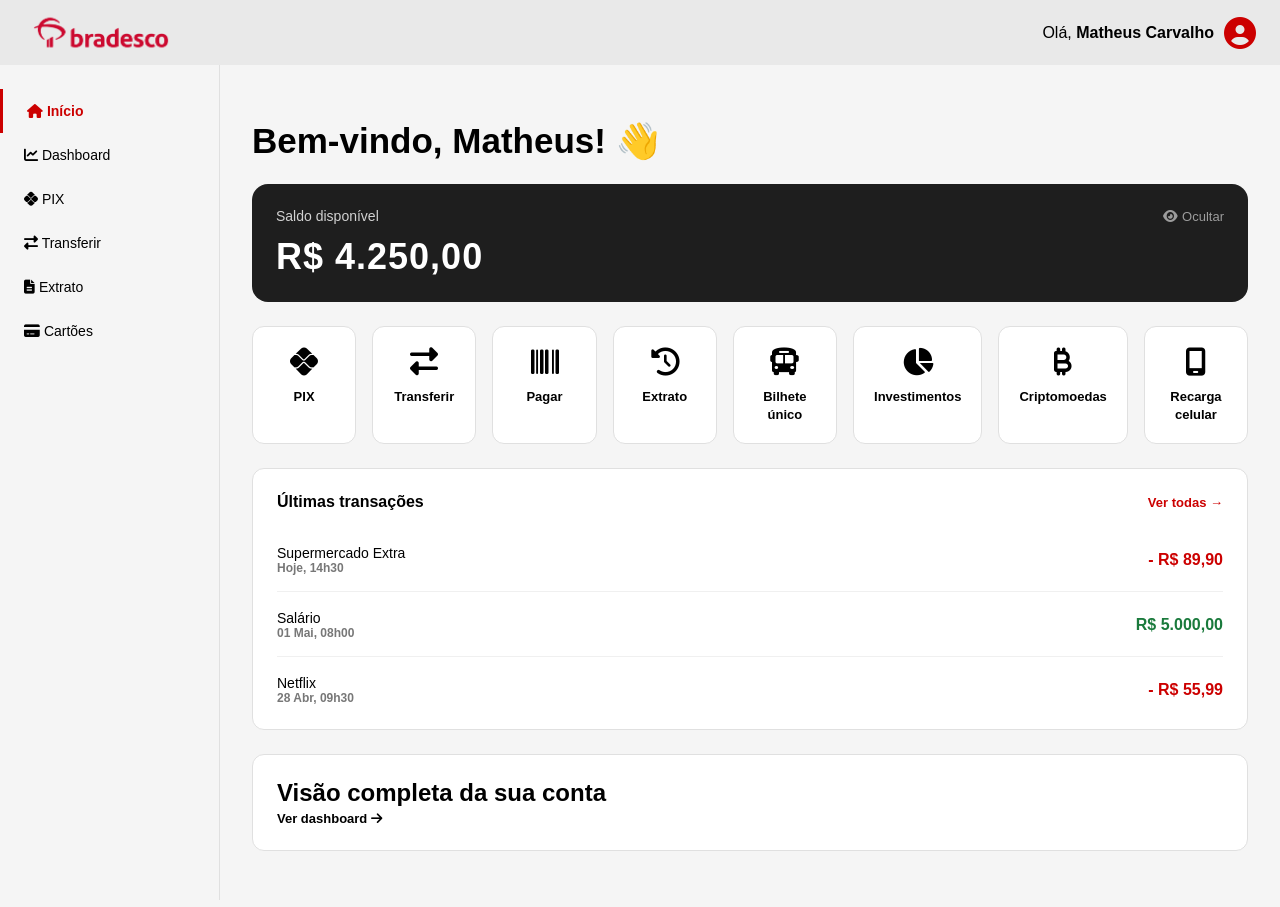
==== index.html @ c44f844f "Adiciona cripto.html e atualiza index.html" ====
<!DOCTYPE html>
<html lang="pt-br">

<head>
    <meta charset="UTF-8">
    <meta name="viewport" content="width=device-width, initial-scale=1.0">
    <title>Bradesco | Minha conta</title>
    <link rel="stylesheet" href="style.css">
    <!-- Biblioteca para ícones -->
    <link rel="stylesheet" href="https://cdnjs.cloudflare.com/ajax/libs/font-awesome/6.5.0/css/all.min.css">
</head>

<body>

    <!--Cabeçalho-->
    <header class="header">
        <div class="bradesco-logo">
            <img src="/assets/logo_bradesco.png" alt="Bradesco">
        </div>
        <div class="header-usuario">
            <span>Olá, <strong>Matheus Carvalho</strong></span>
            <i class="fa-solid fa-circle-user fa-2x"></i>
        </div>
    </header>

    <!--Conteiner Principal-->
    <div class="container">

        <!--Sidebar-->
        <aside class="sidebar">
            <nav>
                <ul>
                    <li class="ativo"><a href="index.html"><i class="fa-solid fa-house"></i>  Início</a></li>
                    <li><a href="dashboard.html"><i class="fa-solid fa-chart-line"></i>  Dashboard</a></li>
                    <li><a href="pix.html"><i class="fa-brands fa-pix"> </i>  PIX</a></li>
                    <li><a href="transferir.html"><i class="fa-solid fa-right-left"> </i>  Transferir</a></li>
                    <li><a href="extract.html"><i class="fa-solid fa-file-lines"> </i>  Extrato</a></li>
                    <li><a href="#"><i class="fa-solid fa-credit-card"> </i>  Cartões</a></li>
                </ul>
            </nav>
        </aside>

        <!--Conteúdo Principal-->
        <main class="main-content">

            <!--Saudação-->
            <div class="saudacao">
                <h1>Bem-vindo, Matheus! 👋</h1>
                <p id="data-hoje"></p>
            </div>

            <br>
            <!--Card de saldo-->
            <div class="card-saldo">
                <div class="card-saldo-topo">
                    <span>Saldo disponível</span>
                    <button id="btn-ocultar" onclick="toggleSaldo()"><i class="fa-solid fa-eye"></i> Ocultar</button>
                </div>
                <div class="card-saldo-valor" id="saldo-valor">
                    R$ 4.250,00
                </div>
            </div>

            <!--Atalhos-->
            <div class="atalhos">
                <a href="pix.html" class="atalho">
                    <div class="atalho-icone"><i class="fa-brands fa-pix"></i></div>
                    <span>PIX</span>
                </a>
                <a href="transferir.html" class="atalho">
                    <div class="atalho-icone"><i class="fa-solid fa-right-left"></i></div>
                    <span>Transferir</span>
                </a>
                <a href="#" class="atalho">
                    <div class="atalho-icone"><i class="fa-solid fa-barcode"></i></div>
                    <span>Pagar</span>
                </a>
                <a href="extract.html" class="atalho">
                    <div class="atalho-icone"><i class="fa-solid fa-clock-rotate-left"></i></div>
                    <span>Extrato</span>
                </a>
                <a href="bilhete.html" class="atalho">
                    <div class="atalho-icone"><i class="fa-solid fa-bus"></i></div>
                    <span>Bilhete único</span>
                </a>
                <a href="#" class="atalho">
                    <div class="atalho-icone"><i class="fa-solid fa-chart-pie"></i></div>
                    <span>Investimentos</span>
                </a>
                <a href="cripto.html" class="atalho">
                    <div class="atalho-icone"><i class="fa-solid fa-bitcoin-sign"></i></div>
                    <span>Criptomoedas</span>
                </a>
                <a href="recharge.html" class="atalho">
                    <div class="atalho-icone"><i class="fa-solid fa-mobile-screen"></i></div>
                    <span>Recarga celular</span>
                </a>
            </div>

            <!--Últimas transações-->
            <div class="card">
                <div class="card-cabecalho">
                    <h2>Últimas transações</h2>
                    <a href="#">Ver todas →</a>
                </div>
                <br>
                <ul class="transacoes">
                    <li class="transacao">
                        <div class="transacao-info">
                            <span class="transacao-nome">Supermercado Extra</span>
                            <span class="transacao-data">Hoje, 14h30</span>
                        </div>
                        <span class="transacao-valor negativo">- R$ 89,90</span>
                    </li>
                    <br>
                    <li class="transacao">
                        <div class="transacao-info">
                            <span class="transacao-nome">Salário</span>
                            <span class="transacao-data">01 Mai, 08h00</span>
                        </div>
                        <span class="transacao-valor positivo">R$ 5.000,00</span>
                    </li>
                    <br>
                    <li class="transacao">
                        <div class="transacao-info">
                            <span class="transacao-nome">Netflix</span>
                            <span class="transacao-data">28 Abr, 09h30</span>
                        </div>
                        <span class="transacao-valor negativo">- R$ 55,99</span>
                    </li>
                </ul>
            </div>

            <!--Card de acesso rápido ao dashboard-->
            <div class="card" style="display: flex; justify-content: space-between; align-items: center;">
                <div>
                    <h2>Visão completa da sua conta</h2>
                    <p style="color: var(--text0-claro); font-size: 13px; margin-top: 4px;">
                        Ver dashboard <i class="fa-solid fa-arrow-right"></i>
                    </p>
                </div>
            </div>
        </main>

    </div>

    <script src="../js/script.js"></script>
</body>

</html>
---- style.css ----
* {
  margin: 0;
  padding: 0;
  box-sizing: border-box; /* Faz o tamanho dos elementos se comportar de forma previsível */
}

/* Variáveis */
:root {
  --vermelho: #CC0000;
  --vermelho-escuro: #990000;
  --fundo: #F5F5F5;
  --branco: #FFFFFF;
  --texto: #000000;
  --texto-claro: #777777;
  --sidebar-largura: 220px;
  --header-altura: 65px;
}

body {
  font-family: 'Segoe UI', sans-serif;
  background-color: var(--fundo);
  color: var(--texto);
}

.header {
    position: fixed; /* Fica no topo mesmo ao rolar a página */
    top: 0;
    left: 0;
    width: 100%;
    height: var(--header-altura);
    background-color: #e9e9e9;
    display: flex;
    align-items: center; /* Centraliza verticalmente */
    justify-content: space-between; /* Joga logo pra esquerda e usuário pra direita */
    padding: 0 24px;
    z-index: 100; /* Garante que o header fica na frente de tudo */
}

.header-usuario {
    display: flex;
    align-items: center;
    gap: 10px;
    color: var(--texto);
}

.header-usuario i {
    color: var(--vermelho);
}

.bradesco-logo img {
    height: 50px;
    object-fit: contain; /* garante que a logo não distorce */
    display: block; /* Remove um espaço invisível que o HTML coloca embaixo das imagens por padrão */
}

.container {
    display: flex;
    margin-top: var(--header-altura);
    min-height: calc(100vh - var(--header-altura)); /* Calcula altura dinâmica: tela inteira menos o header */
}

/* Configurações do menu lateral */
.sidebar {
    position: fixed; /* Sidebar fica fixa ao rolar a página, igual ao header */
    top: var(--header-altura);
    left: 0;
    width: var(--sidebar-largura);
    height: calc(100vh - var(--header-altura));
    border-right: 1px solid #E0E0E0;
    padding-top: 24px;
}

.sidebar ul {
    list-style: none;
}

.sidebar ul li a {
    display: block;
    padding: 14px 24px;
    color: var(--texto);
    text-decoration: none;
    font-size: 14px;
    transition: background 0.2;
}

.sidebar ul li a:hover {
    background-color: #F5F5F5;
    color: var(--vermelho);
}

.sidebar ul li.ativo a {
    color: var(--vermelho);
    font-weight: bold;
    border-left: 3px solid var(--vermelho); /* A barrinha vermelha no item ativo da sidebar */
}
/* Fim das configurações do menu lateral */

.main-content {
    margin-left: var(--sidebar-largura);
    padding: 32px;
    flex: 1; /* O conteúdo ocupa todo o espaço restante */
}

/* Saudação */
.saudacao {
    margin-top: 24px;
}

.saudacao h1 {
    font-size: 35px;
    color: var(--texto);
}

.saudacao p {
    color: var(--texto-claro);
    margin-top: 4px;
    font-size: 14px;
}

/* Card de saldo */
.card-saldo {
    background-color: #1e1e1e;
    color: var(--branco);
    border-radius: 16px;
    padding: 24px;
    margin-bottom: 24px;
}

.card-saldo-topo {
    display: flex;
    justify-content: space-between;
    align-items: center;
    margin-bottom: 12px;
    font-size: 14px;
    opacity: 0.8;
}

.card-saldo-topo button {
    background: none;
    border: none;
    color: var(--branco);
    cursor: pointer;
    font-size: 13px;
    opacity: 0.7;
}

.card-saldo-topo button:hover {
    opacity: 1;
}

.card-saldo-valor {
    font-size: 36px;
    font-weight: bold;
    letter-spacing: 1px;
}

/* Atalhos */
.atalhos {
    display: flex;
    gap: 16px;
    margin-bottom: 24px;
}

.atalho {
    flex: 1;
    background-color: var(--branco);
    border-radius: 12px;
    padding: 20px;
    text-align: center;
    text-decoration: none;
    color: var(--texto);
    transition: transform 0.9s, box-shadow 0.9;
    border: 1px solid #e0e0e0;
}

.atalho:hover {
    transform: translateY(-3px);
    box-shadow: 0 6px 16px rbga(0,0,0,0.08);
}

.atalho-icone {
    font-size: 28px;
    margin-bottom: 8px;
}

.atalho span {
    font-size: 13px;
    font-weight: bold;
}

/* Card genérico */
.card {
    background-color: var(--branco);
    border-radius: 12px;
    padding: 24px;
    border: 1px solid #e0e0e0;
    margin-bottom: 24px;
}

.card-cabecalho {
    display: flex;
    justify-content: space-between;
    align-items: center;
    margin-bottom: 16px;
}

.card-cabecalho h2 {
    font-size: 16px;
    font-weight: 600;
}

.card-cabecalho a {
    font-size: 13px;
    color: var(--vermelho);
    text-decoration: none;
}

/* Transações */
.transacao {
    display: flex;
    justify-content: space-between;
    align-items: center;
    padding-bottom: 16px;
    border-bottom: 1px solid #f0f0f0;
}

.transacao:last-child {
    border-bottom: none;
    padding-bottom: 0;
}

.transacao-info {
    display: flex;
    flex-direction: column;
    gap: 0;
}

.transacao-nome {
    font-size: 14px;
    font-weight: 500;
}

.transacao-data {
    font-size: 12px;
    color: var(--texto-claro);
}

.transacao.valor {
    font-weight: 600;
    font-size: 15px;
}

.positivo { color: #1A7A3C; }
.negativo { color: #CC0000; }


.btn-vermelho {
    background-color: var(--vermelho);
    color: var(--branco);
    padding: 10px 20px;
    border-radius: 8px;
    text-decoration: none;
    font-size: 14px;
    font-weight: 600;
    transition: background 0.2s;
}

.btn-vermelho:hover {
    background-color: var(--vermelho-escuro);
}

/* Dashboard */
.dashboard-linha {
    display: flex;
    gap: 24px;
    align-items: flex-start;
}

.dashboard-grafico {
    flex: 2;
}

.dashboard-lateral {
    flex: 1;
    display: flex;
    flex-direction: column;
    gap: 24px;
}

.card-cartao {
    background: linear-gradient(135deg, #1a1a1a, #3a3a3a);
    border-radius: 16px;
    padding: 24px;
    color: var(--branco);
    display: flex;
    flex-direction: column;
    gap: 20px;
}

.cartao-topo {
    display: flex;
    justify-content: space-between;
    align-items: center;
}

.cartao-bandeira {
    font-size: 18px;
    font-weight: 900;
    letter-spacing: 2px;
    color: var(--branco);
}

.cartao-numero {
    font-size: 18px;
    letter-spacing: 3px;
}

.cartao-rodape {
    display: flex;
    justify-content: space-between;
}

.cartao-label {
    display: block;
    font-size: 10px;
    opacity: 0.6;
    text-transform: uppercase;
    margin-bottom: 2px;
}

.cartao-dado {
    font-size: 13px;
    font-weight: 600;
}

.dashboard-resumo {
    display: flex;
    gap: 16px;
    margin-bottom: 24px;
}

.card {
    font-weight: bold;
}

.card-resumo {
    flex: 1;
    background-color: var(--branco);
    border-radius: 12px;
    padding: 20px;
    border: 1px solid #E0E0E0;
    display: flex;
    align-items: center;
    gap: 16px;
}

.card-resumo-icone {
    font-size: 24px;
    color: var(--vermelho);
    background-color: #FFF0F0;
    width: 48px;
    height: 48px;
    border-radius: 12px;
    display: flex;
    align-items: center;
    justify-content: center;
    flex-shrink: 0;
}

.card-resumo-label {
    font-size: 12px;
    color: var(--texto-claro);
}

.card-resumo-valor {
    font-size: 16px;
    font-weight: 700;
    margin-top: 4px;
    color: var(--texto);
}

/* Por categoria */
.categorias {
    list-style: none;
    display: flex;
    flex-direction: column;
    gap: 16px;
}

.categoria {
    display: flex;
    align-items: center;
    gap: 12px;
}

.categoria-info {
    display: flex;
    align-items: center;
    gap: 8px;
    width: 110px;
    font-size: 13px;
}

.categoria-info i {
    color: var(--vermelho);
    width: 16px;
}

.categoria-barra-container {
    flex: 1;
    background-color: #F0F0F0;
    border-radius: 99px;
    height: 8px;
}

.categoria-barra {
    height: 8px;
    background-color: var(--vermelho);
    border-radius: 99px;
}

.categoria-valor {
    font-size: 13px;
    font-weight: 600;
    width: 60px;
    text-align: right;
}

/*RECHARGE.HTML*/

.aguardando-aprovacao { color: #FF8C00; font-weight: 600; }

        .recharge-container {
            display: flex;
            gap: 32px;
            margin-top: 24px;
        }

        .recharge-form {
            flex: 1;
        }

        .recharge-sidebar {
            width: 300px;
        }

        .form-grupo {
            margin-bottom: 20px;
        }

        .form-label {
            display: block;
            font-size: 14px;
            font-weight: 600;
            color: var(--texto);
            margin-bottom: 8px;
        }

        .form-input {
            width: 100%;
            padding: 12px 14px;
            border: 1px solid #e0e0e0;
            border-radius: 8px;
            font-size: 14px;
            font-family: 'Segoe UI', sans-serif;
            transition: border-color 0.2s;
        }

        .form-input:focus {
            outline: none;
            border-color: var(--vermelho);
            box-shadow: 0 0 0 3px rgba(204, 0, 0, 0.1);
        }

        .form-input.ativo {
            border-color: var(--vermelho);
            background-color: #fff5f5;
        }

        .form-input.erro {
            border-color: #d32f2f;
            background-color: #ffebee;
        }

        .form-erro {
            display: none;
            color: #d32f2f;
            font-size: 12px;
            margin-top: 4px;
            font-weight: 500;
        }

        .form-erro.ativo {
            display: block;
        }

        .operadoras {
            display: grid;
            grid-template-columns: 1fr 1fr;
            gap: 12px;
            margin-bottom: 20px;
        }

        .operadora-btn {
            padding: 14px;
            border: 2px solid #e0e0e0;
            border-radius: 8px;
            background-color: var(--branco);
            cursor: pointer;
            text-align: center;
            font-size: 13px;
            font-weight: 600;
            transition: all 0.2s;
            color: var(--texto);
        }

        .operadora-btn:hover {
            border-color: var(--vermelho);
            color: var(--vermelho);
        }

        .operadora-btn.ativo {
            background-color: var(--vermelho);
            border-color: var(--vermelho);
            color: var(--branco);
        }

        .valores-rapidos {
            display: grid;
            grid-template-columns: repeat(3, 1fr);
            gap: 8px;
            margin-bottom: 20px;
        }

        .valor-btn {
            padding: 10px;
            border: 1px solid #e0e0e0;
            border-radius: 6px;
            background-color: var(--branco);
            cursor: pointer;
            font-size: 12px;
            font-weight: 600;
            transition: all 0.2s;
            color: var(--texto);
        }

        .valor-btn:hover {
            border-color: var(--vermelho);
            color: var(--vermelho);
        }

        .valor-btn.selecionado {
            background-color: var(--vermelho);
            border-color: var(--vermelho);
            color: var(--branco);
        }

        .resumo-card {
            background-color: #f9f9f9;
            border-radius: 12px;
            padding: 20px;
            border: 1px solid #e0e0e0;
            margin-bottom: 20px;
        }

        .resumo-item {
            display: flex;
            justify-content: space-between;
            margin-bottom: 12px;
            font-size: 14px;
        }

        .resumo-item:last-child {
            margin-bottom: 0;
            padding-top: 12px;
            border-top: 1px solid #e0e0e0;
            font-weight: 600;
            color: var(--vermelho);
        }

        .resumo-label {
            color: var(--texto-claro);
        }

        .btns-acao {
            display: flex;
            gap: 12px;
        }

        .btn {
            flex: 1;
            padding: 14px;
            border: none;
            border-radius: 8px;
            font-size: 14px;
            font-weight: 600;
            cursor: pointer;
            transition: all 0.2s;
        }

        .btn-primario {
            background-color: var(--vermelho);
            color: var(--branco);
        }

        .btn-primario:hover:not(:disabled) {
            background-color: var(--vermelho-escuro);
            transform: translateY(-2px);
            box-shadow: 0 4px 12px rgba(204, 0, 0, 0.2);
        }

        .btn-primario:disabled {
            background-color: #ccc;
            cursor: not-allowed;
        }

        .btn-secundario {
            background-color: var(--branco);
            color: var(--vermelho);
            border: 2px solid var(--vermelho);
        }

        .btn-secundario:hover {
            background-color: #fff5f5;
        }

        .info-box {
            background-color: #fffbf0;
            border-left: 4px solid #ff9800;
            padding: 16px;
            border-radius: 4px;
            margin-bottom: 20px;
            font-size: 13px;
            color: var(--texto);
        }

        .info-box i {
            color: #ff9800;
            margin-right: 8px;
        }

        .sucesso-modal,
        .processamento-modal {
            display: none;
            position: fixed;
            top: 0;
            left: 0;
            right: 0;
            bottom: 0;
            background-color: rgba(0, 0, 0, 0.5);
            z-index: 1000;
            justify-content: center;
            align-items: center;
        }

        .sucesso-modal.ativo,
        .processamento-modal.ativo {
            display: flex;
        }

        .sucesso-conteudo,
        .processamento-conteudo {
            background-color: var(--branco);
            border-radius: 16px;
            padding: 40px;
            text-align: center;
            max-width: 450px;
            box-shadow: 0 10px 40px rgba(0, 0, 0, 0.2);
        }

        .sucesso-icone {
            font-size: 64px;
            color: #1A7A3C;
            margin-bottom: 16px;
        }

        .processamento-icone {
            font-size: 64px;
            color: #ff9800;
            margin-bottom: 16px;
            animation: pulse 2s infinite;
        }

        @keyframes pulse {
            0%, 100% {
                opacity: 1;
            }

            50% {
                opacity: 0.6;
            }
        }

        .sucesso-titulo,
        .processamento-titulo {
            font-size: 24px;
            font-weight: 700;
            color: var(--texto);
            margin-bottom: 8px;
        }

        .sucesso-descricao,
        .processamento-descricao {
            font-size: 14px;
            color: var(--texto-claro);
            margin-bottom: 24px;
        }

        .sucesso-detalhes {
            background-color: #f5f5f5;
            border-radius: 8px;
            padding: 16px;
            margin-bottom: 24px;
            text-align: left;
        }
        .dark-mode .sucesso-detalhes {
            background-color: #2a2a2a;
        }

        .detalhe-linha {
            display: flex;
            justify-content: space-between;
            margin-bottom: 8px;
            font-size: 13px;
        }

        .detalhe-linha:last-child {
            margin-bottom: 0;
        }

        .detalhe-label {
            color: var(--texto-claro);
        }

        .detalhe-valor {
            font-weight: 600;
            color: var(--texto);
        }

        .processamento-info {
            background-color: #fffbf0;
            border-left: 4px solid #ff9800;
            padding: 16px;
            border-radius: 4px;
            margin-bottom: 24px;
            font-size: 13px;
            color: var(--texto);
            text-align: left;
        }

        .processamento-info i {
            color: #ff9800;
            margin-right: 8px;
        }

        .processamento-celular {
            background-color: #f5f5f5;
            border-radius: 8px;
            padding: 16px;
            margin-bottom: 24px;
            font-size: 16px;
            font-weight: 600;
            color: var(--vermelho);
        }

        @media (max-width: 768px) {
            .recharge-container {
                flex-direction: column;
            }

            .recharge-sidebar {
                width: 100%;
            }

            .operadoras {
                grid-template-columns: repeat(2, 1fr);
            }

            .valores-rapidos {
                grid-template-columns: repeat(2, 1fr);
            }
        }

        /*EXTRACT.HTML*/
.extrato-filtros {
            display: flex;
            gap: 16px;
            margin-bottom: 24px;
            flex-wrap: wrap;
            align-items: center;
        }

        .filtro-grupo {
            display: flex;
            gap: 8px;
            align-items: center;
        }

        .filtro-grupo label {
            font-size: 14px;
            font-weight: 600;
            color: var(--texto);
        }

        .filtro-grupo input[type="date"],
        .filtro-grupo select {
            padding: 10px 12px;
            border: 1px solid #E0E0E0;
            border-radius: 8px;
            font-size: 13px;
            font-family: inherit;
            background-color: var(--branco);
            color: var(--texto);
            cursor: pointer;
        }

        .filtro-grupo input[type="date"]:focus,
        .filtro-grupo select:focus {
            outline: none;
            border-color: var(--vermelho);
            box-shadow: 0 0 0 2px rgba(204, 0, 0, 0.1);
        }

        .extrato-acoes {
            display: flex;
            gap: 12px;
            margin-left: auto;
        }

        .btn-acao {
            background-color: var(--branco);
            color: var(--texto);
            border: 1px solid #E0E0E0;
            padding: 10px 16px;
            border-radius: 8px;
            font-size: 13px;
            font-weight: 600;
            cursor: pointer;
            transition: all 0.2s;
            display: flex;
            align-items: center;
            gap: 6px;
        }

        .btn-acao:hover {
            background-color: #F5F5F5;
            border-color: var(--vermelho);
            color: var(--vermelho);
        }

        .extrato-resumo {
            display: flex;
            gap: 16px;
            margin-bottom: 24px;
        }

        .resumo-card {
            flex: 1;
            background-color: var(--branco);
            border-radius: 12px;
            padding: 20px;
            border: 1px solid #E0E0E0;
        }

        .resumo-label {
            font-size: 12px;
            color: var(--texto-claro);
            text-transform: uppercase;
            font-weight: 600;
            margin-bottom: 8px;
        }

        .resumo-valor {
            font-size: 20px;
            font-weight: 700;
        }

        .extrato-lista {
            background-color: var(--branco);
            border-radius: 12px;
            border: 1px solid #E0E0E0;
            overflow: hidden;
        }

        .extrato-tabela {
            width: 100%;
            border-collapse: collapse;
        }

        .extrato-tabela thead {
            background-color: #F9F9F9;
            border-bottom: 1px solid #E0E0E0;
        }

        .extrato-tabela th {
            padding: 16px;
            text-align: left;
            font-size: 12px;
            font-weight: 700;
            text-transform: uppercase;
            color: var(--texto-claro);
        }

        .extrato-tabela tbody tr {
            border-bottom: 1px solid #F0F0F0;
            transition: background-color 0.2s;
        }

        .extrato-tabela tbody tr:hover {
            background-color: #FAFAFA;
        }

        .extrato-tabela td {
            padding: 16px;
            font-size: 14px;
            color: var(--texto);
        }

        .transacao-descricao {
            font-weight: 500;
            margin-bottom: 4px;
        }

        .transacao-categoria {
            font-size: 12px;
            color: var(--texto-claro);
        }

        .extrato-valor {
            font-weight: 600;
            text-align: right;
        }

        .paginacao {
            display: flex;
            justify-content: center;
            align-items: center;
            gap: 8px;
            padding: 24px;
            background-color: var(--branco);
            border-top: 1px solid #E0E0E0;
        }

        .paginacao button {
            padding: 8px 12px;
            border: 1px solid #E0E0E0;
            background-color: var(--branco);
            border-radius: 6px;
            cursor: pointer;
            font-size: 13px;
            transition: all 0.2s;
        }

        .paginacao button:hover {
            border-color: var(--vermelho);
            color: var(--vermelho);
        }

        .paginacao button.ativo {
            background-color: var(--vermelho);
            color: var(--branco);
            border-color: var(--vermelho);
        }

        .paginacao button:disabled {
            opacity: 0.5;
            cursor: not-allowed;
        }

        .extrato-info {
            font-size: 12px;
            color: var(--texto-claro);
            padding: 16px;
            text-align: center;
        }

/* --- CRIPTOMOEDAS --- */
.crypto-card {
    transition: all 0.2s;
    cursor: pointer;
    border: 2px solid transparent;
}

.crypto-card:hover {
    border-color: var(--vermelho);
    transform: translateY(-2px);
    box-shadow: 0 4px 12px rgba(204, 0, 0, 0.1);
}

.crypto-card.ativo {
    border-color: var(--vermelho);
    background-color: #FFF0F0;
}

            font-size: 14px;
            font-weight: 600;
            color: var(--texto);
        }

        .filtro-grupo input[type="date"],
        .filtro-grupo select {
            padding: 10px 12px;
            border: 1px solid #E0E0E0;
            border-radius: 8px;
            font-size: 13px;
            font-family: inherit;
            background-color: var(--branco);
            color: var(--texto);
            cursor: pointer;
        }

        .filtro-grupo input[type="date"]:focus,
        .filtro-grupo select:focus {
            outline: none;
            border-color: var(--vermelho);
            box-shadow: 0 0 0 2px rgba(204, 0, 0, 0.1);
        }

        .extrato-acoes {
            display: flex;
            gap: 12px;
            margin-left: auto;
        }

        .btn-acao {
            background-color: var(--branco);
            color: var(--texto);
            border: 1px solid #E0E0E0;
            padding: 10px 16px;
            border-radius: 8px;
            font-size: 13px;
            font-weight: 600;
            cursor: pointer;
            transition: all 0.2s;
            display: flex;
            align-items: center;
            gap: 6px;
        }

        .btn-acao:hover {
            background-color: #F5F5F5;
            border-color: var(--vermelho);
            color: var(--vermelho);
        }

        .extrato-resumo {
            display: flex;
            gap: 16px;
            margin-bottom: 24px;
        }

        .resumo-card {
            flex: 1;
            background-color: var(--branco);
            border-radius: 12px;
            padding: 20px;
            border: 1px solid #E0E0E0;
        }

        .resumo-label {
            font-size: 12px;
            color: var(--texto-claro);
            text-transform: uppercase;
            font-weight: 600;
            margin-bottom: 8px;
        }

        .resumo-valor {
            font-size: 20px;
            font-weight: 700;
        }

        .extrato-lista {
            background-color: var(--branco);
            border-radius: 12px;
            border: 1px solid #E0E0E0;
            overflow: hidden;
        }

        .extrato-tabela {
            width: 100%;
            border-collapse: collapse;
        }

        .extrato-tabela thead {
            background-color: #F9F9F9;
            border-bottom: 1px solid #E0E0E0;
        }

        .extrato-tabela th {
            padding: 16px;
            text-align: left;
            font-size: 12px;
            font-weight: 700;
            text-transform: uppercase;
            color: var(--texto-claro);
        }

        .extrato-tabela tbody tr {
            border-bottom: 1px solid #F0F0F0;
            transition: background-color 0.2s;
        }

        .extrato-tabela tbody tr:hover {
            background-color: #FAFAFA;
        }

        .extrato-tabela td {
            padding: 16px;
            font-size: 14px;
            color: var(--texto);
        }

        .transacao-descricao {
            font-weight: 500;
            margin-bottom: 4px;
        }

        .transacao-categoria {
            font-size: 12px;
            color: var(--texto-claro);
        }

        .extrato-valor {
            font-weight: 600;
            text-align: right;
        }

        .paginacao {
            display: flex;
            justify-content: center;
            align-items: center;
            gap: 8px;
            padding: 24px;
            background-color: var(--branco);
            border-top: 1px solid #E0E0E0;
        }

        .paginacao button {
            padding: 8px 12px;
            border: 1px solid #E0E0E0;
            background-color: var(--branco);
            border-radius: 6px;
            cursor: pointer;
            font-size: 13px;
            transition: all 0.2s;
        }

        .paginacao button:hover {
            border-color: var(--vermelho);
            color: var(--vermelho);
        }

        .paginacao button.ativo {
            background-color: var(--vermelho);
            color: var(--branco);
            border-color: var(--vermelho);
        }

        .paginacao button:disabled {
            opacity: 0.5;
            cursor: not-allowed;
        }

        .extrato-info {
            font-size: 12px;
            color: var(--texto-claro);
            padding: 16px;
            text-align: center;
        }

/* --- CRIPTOMOEDAS --- */
.crypto-card {
    transition: all 0.2s;
    cursor: pointer;
    border: 2px solid transparent;
}

.crypto-card:hover {
    border-color: var(--vermelho);
    transform: translateY(-2px);
    box-shadow: 0 4px 12px rgba(204, 0, 0, 0.1);
}

.crypto-card.ativo {
    border-color: var(--vermelho);
    background-color: #FFF0F0;
}

.crypto-card.ativo .card-resumo-icone {
    background-color: var(--vermelho);
    color: var(--branco);
}

.chart-container {
    padding: 16px;
    background: var(--branco);
    border-radius: 8px;
}

/* --- CRIPTOMOEDAS 2.0 (PRODUCTION GRADE) --- */
:root {
    --card-bg: var(--branco);
    --body-bg: var(--fundo);
    --text-color: var(--texto);
    --border-color: #E0E0E0;
    --verde: #1A7A3C;
    --verde-dark: #22c55e;
}
.dark-mode {
    --card-bg: #1e1e1e;
    --body-bg: #121212;
    --text-color: #f5f5f5;
    --border-color: #333;
    --branco: #1e1e1e;
    --fundo: #121212;
    --texto: #ffffff;
    --text-color: #ffffff;
    --verde: var(--verde-dark);
}

body.crypto-theme {
    background-color: var(--body-bg);
    color: var(--text-color);
    font-family: 'Inter', sans-serif; /* Tipografia Inter */
    transition: background 0.3s, color 0.3s;
}
.sora-font {
    font-family: 'Sora', sans-serif; /* Tipografia Sora para Títulos */
}
.tabular-nums {
    font-variant-numeric: tabular-nums;
}

/* Foco Global Acessível */
button:focus-visible, input:focus-visible, select:focus-visible, .crypto-table tr:focus-visible {
    outline: 2px solid var(--vermelho);
    outline-offset: 2px;
}

.crypto-theme .card, .crypto-theme .card-resumo, .crypto-theme .extrato-lista {
    background-color: var(--card-bg);
    border-color: var(--border-color);
}
.crypto-theme .header {
    background-color: var(--card-bg);
    border-bottom: 1px solid var(--border-color);
}
.crypto-theme .sidebar {
    border-right-color: var(--border-color);
}
.dark-mode .sidebar {
    background-color: var(--card-bg); /* Bug 3.1: Fundo da Sidebar no Dark */
}

.crypto-theme .form-input {
    background-color: var(--card-bg);
    color: var(--text-color);
    border-color: var(--border-color);
}

.risk-banner {
    background-color: #FFF3CD;
    color: #856404;
    padding: 12px 24px;
    border-radius: 8px;
    margin-top: 24px;
    font-size: 14px;
    font-weight: 500;
    display: flex;
    align-items: center;
    gap: 12px;
}
.risk-icon {
    color: #B45309; /* Bug 2.4: Ícone com melhor contraste */
    font-size: 16px;
}
.dark-mode .risk-banner {
    background-color: #3e3215;
    color: #ffd04b;
}

#btn-dark-mode {
    background: none;
    border: none;
    font-size: 20px;
    color: var(--texto-claro);
    cursor: pointer;
    margin-right: 16px;
    padding: 8px;
    border-radius: 50%;
    transition: 0.2s;
}
#btn-dark-mode:hover {
    background-color: rgba(0,0,0,0.05);
}
.dark-mode #btn-dark-mode {
    color: var(--texto); /* Bug 3.6: Cor no modo escuro */
}
.dark-mode #btn-dark-mode:hover {
    background-color: rgba(255,255,255,0.1);
}

/* Saldos Unificados */
.saldo-portfolio-container {
    display: flex;
    gap: 24px;
    margin-bottom: 24px;
    align-items: stretch;
    flex-wrap: wrap; /* Bug 5: Responsividade */
}
.saldo-portfolio-container > * {
    min-width: 240px;
}
.saldo-fiduciario, .saldo-cripto {
    flex: 1;
    display: flex;
    flex-direction: column;
    justify-content: space-between;
    border-radius: 8px;
    padding: 24px;
    height: 140px;
}
.saldo-fiduciario {
    background-color: var(--branco);
    border: 1px solid var(--border-color);
    border-left: 3px solid var(--vermelho);
    color: var(--texto);
}
.saldo-fiduciario .card-saldo-topo {
    display: flex;
    justify-content: space-between;
    align-items: center;
    font-size: 14px;
    font-weight: 600;
    color: var(--texto);
}
.saldo-fiduciario .card-saldo-valor {
    color: var(--texto);
    font-size: 32px;
    font-weight: 700;
    margin-top: 12px;
    margin-bottom: auto;
}
.saldo-cripto {
    background-color: var(--vermelho);
    transition: transform 0.2s, box-shadow 0.2s;
}
.saldo-cripto:hover {
    transform: translateY(-2px);
    box-shadow: 0 8px 24px rgba(204,0,0,0.18);
}
.saldo-cripto .card-saldo-topo {
    color: #ffffff;
    display: flex;
    justify-content: space-between;
    align-items: center;
    font-size: 14px;
    font-weight: 600;
}
.saldo-cripto .card-saldo-topo .tooltip-icon {
    color: rgba(255, 255, 255, 0.7);
}
.saldo-cripto .card-saldo-valor {
    color: #ffffff;
    font-size: 32px;
    font-weight: 700;
    margin-top: 12px;
    margin-bottom: auto;
}
.dark-mode .saldo-fiduciario {
    background-color: var(--card-bg);
}

/* Botões de Ocultar/Mostrar (só ícone) */
.btn-ocultar-fiat, .btn-ocultar-cripto {
    background: none;
    border: none;
    cursor: pointer;
    font-size: 16px;
    padding: 6px;
    border-radius: 50%;
    transition: background 0.2s;
    display: inline-flex;
    align-items: center;
    justify-content: center;
    flex-shrink: 0;
    width: 32px;
    height: 32px;
}

/* Card branco — olho PRETO no claro */
.btn-ocultar-fiat {
    color: #000000;
}
.btn-ocultar-fiat i {
    color: #000000;
}
.btn-ocultar-fiat:hover {
    background: rgba(0,0,0,0.08);
}

/* Card branco — olho BRANCO no escuro */
.dark-mode .btn-ocultar-fiat {
    color: #ffffff;
}
.dark-mode .btn-ocultar-fiat i {
    color: #ffffff;
}
.dark-mode .btn-ocultar-fiat:hover {
    background: rgba(255,255,255,0.12);
}

/* Card vermelho — olho BRANCO sempre */
.btn-ocultar-cripto {
    color: #ffffff;
}
.btn-ocultar-cripto i {
    color: #ffffff;
}
.btn-ocultar-cripto:hover {
    background: rgba(255,255,255,0.2);
}

.portfolio-chart-card {
    flex: 1;
    margin-bottom: 0;
    display: flex;
    flex-direction: column;
    justify-content: center;
}
.pie-container {
    height: 120px;
    width: 100%;
}

.panel-margin {
    margin-top: 24px;
}

/* Layout Principal Grid */
.crypto-layout {
    display: grid;
    grid-template-columns: 2fr 1fr;
    gap: 24px;
}
@media (max-width: 980px) {
    .crypto-layout {
        grid-template-columns: 1fr;
    }
}
.main-column {
    display: flex;
    flex-direction: column;
    gap: 24px;
}
.side-column {
    display: flex;
    flex-direction: column;
    gap: 24px;
}

/* Time Filters */
.grafico-header {
    margin-bottom: 8px;
    display: flex;
    justify-content: space-between;
    align-items: center;
    flex-wrap: wrap;
    gap: 12px;
}
.grafico-titulo-grupo {
    display: flex;
    flex-direction: column;
    gap: 4px;
}
.live-info-bar {
    display: flex;
    align-items: center;
    gap: 12px;
    flex-wrap: wrap;
}
.live-price {
    font-size: 20px;
    font-weight: 700;
    color: var(--texto);
}
.live-change {
    font-size: 13px;
    font-weight: 600;
    padding: 2px 8px;
    border-radius: 12px;
}
.live-change.up {
    background: rgba(26,122,60,0.1);
    color: #1A7A3C;
}
.live-change.down {
    background: rgba(204,0,0,0.1);
    color: #CC0000;
}
.dark-mode .live-change.up {
    color: #22c55e;
    background: rgba(34,197,94,0.15);
}
.live-clock {
    font-size: 12px;
    color: var(--texto-claro);
    font-weight: 500;
}
.btn-reset-zoom {
    color: var(--texto-claro) !important;
    padding: 6px 10px;
    display: inline-flex;
    align-items: center;
    justify-content: center;
}
.btn-reset-zoom:hover {
    color: var(--vermelho) !important;
}
.timeframe-filters {
    display: flex;
    gap: 8px;
    align-items: center;
    flex-wrap: wrap;
}
.time-btn {
    background: transparent;
    border: 1px solid var(--border-color);
    border-radius: 4px;
    padding: 6px 12px;
    font-size: 12px;
    font-weight: 600;
    color: var(--texto-claro);
    cursor: pointer;
    transition: background-color 0.2s;
}
.time-btn:hover {
    background-color: rgba(0,0,0,0.05); /* Bug 2.3: Cor de Hover distinta da Ativa */
}
.dark-mode .time-btn:hover {
    background-color: rgba(255,255,255,0.1);
}
.time-btn.ativo {
    background: var(--vermelho);
    color: var(--branco);
    border-color: var(--vermelho);
}
.time-btn.ativo:hover {
    background: #a30000;
}

/* Conversor Global */
.conversor-flex {
    display: flex;
    align-items: center;
    gap: 16px;
    margin-top: 16px;
    flex-wrap: wrap;
}
.conv-input {
    flex: 1;
    min-width: 200px;
}
.conv-input label {
    font-size: 12px;
    font-weight: 600;
    color: var(--texto-claro);
    display: block;
    margin-bottom: 8px;
}
.input-with-select {
    display: flex;
    position: relative;
}
.input-with-select input {
    border-radius: 8px 0 0 8px;
    border-right: none;
    flex: 2;
}
.select-wrapper {
    flex: 1;
    position: relative;
}
.input-with-select select {
    border-radius: 0 8px 8px 0;
    width: 100%;
    appearance: none; /* Bug 3.4: Setas nativas removidas no Select */
    padding-right: 30px;
}
.select-chevron {
    position: absolute;
    right: 12px;
    top: 50%;
    transform: translateY(-50%);
    pointer-events: none;
    color: var(--texto-claro);
    font-size: 10px;
}

/* Botão Inverter */
.btn-swap {
    background: var(--fundo);
    border: 1px solid var(--border-color);
    color: var(--texto);
    width: 40px;
    height: 40px;
    border-radius: 50%;
    cursor: pointer;
    display: flex;
    align-items: center;
    justify-content: center;
    transition: 0.2s;
    margin-top: 24px;
}
.btn-swap:hover {
    background: #E0E0E0;
}
.dark-mode .btn-swap {
    background: #333;
}
.dark-mode .btn-swap:hover {
    background: #444;
}

/* Trade Tabs & Sidebar */
.trade-tabs {
    display: flex;
    border-bottom: 1px solid var(--border-color);
}
.trade-tab {
    flex: 1;
    background: none;
    border: none;
    padding: 12px;
    font-weight: 600;
    color: var(--texto-claro);
    cursor: pointer;
    border-bottom: 3px solid transparent;
}
.trade-tab.ativo {
    color: var(--vermelho);
    border-bottom-color: var(--vermelho);
}
.quick-values {
    display: flex;
    gap: 8px;
    margin-top: 12px;
}
.quick-values button {
    flex: 1;
    padding: 8px;
    font-size: 12px;
}
.tax-details {
    margin-top: 16px;
    background: var(--body-bg);
    padding: 16px;
    border-radius: 8px;
}
.dark-mode .tax-details {
    background-color: color-mix(in oklab, var(--card-bg) 92%, white); /* Bug 3.2: Contraste do Tax Details */
}
.total-line {
    border-top: 1px solid var(--border-color);
    padding-top: 8px;
    margin-top: 8px;
}

/* Caixa de Resultado do Trade (Bug 2.2 e 3.3) */
.resultado-box {
    background: color-mix(in oklab, var(--vermelho) 4%, var(--card-bg));
    border: 1px solid var(--border-color);
}
.dark-mode .resultado-box {
    background: color-mix(in oklab, var(--vermelho) 8%, var(--card-bg));
}
.resultado-valor {
    font-size: 20px;
    font-weight: bold;
    color: var(--texto);
}
.resultado-sigla {
    font-size: 14px;
    color: var(--texto-claro);
}

.transacao-info {
    display: flex;
    flex-direction: column;
}

/* Vitrine Tabela e Header */
.vitrine-card {
    padding: 24px;
}
.vitrine-header {
    display: flex;
    justify-content: space-between;
    align-items: center;
    margin-bottom: 16px;
    flex-wrap: wrap;
    gap: 16px;
}
.vitrine-search {
    flex: 1;
    max-width: 300px;
    position: relative;
}
@media (max-width: 600px) {
    .vitrine-search { max-width: 100%; }
}
.vitrine-search i {
    position: absolute;
    left: 16px;
    top: 50%;
    transform: translateY(-50%);
    color: var(--texto-claro);
}
.vitrine-search input {
    width: 100%;
    padding-left: 48px;
    border-radius: 99px;
}

.category-tabs {
    display: flex;
    gap: 8px;
    overflow-x: auto;
}
.cat-tab {
    background: transparent;
    border: 1px solid var(--border-color);
    border-radius: 20px;
    padding: 6px 16px;
    font-size: 13px;
    font-weight: 600;
    color: var(--texto-claro);
    cursor: pointer;
    white-space: nowrap;
}
.cat-tab.ativo, .cat-tab:hover {
    background: var(--vermelho);
    color: var(--branco);
    border-color: var(--vermelho);
}

/* Table Acessibility and Design */
.table-responsive {
    overflow-x: auto;
    width: 100%;
}
.crypto-table {
    width: 100%;
    border-collapse: collapse;
}
.crypto-table th {
    text-align: left;
    padding: 12px;
    color: var(--texto-claro);
    font-size: 12px;
    text-transform: uppercase;
    border-bottom: 1px solid var(--border-color);
}
.crypto-table td {
    padding: 16px 12px;
    color: var(--texto);
    font-size: 14px;
    border-bottom: 1px solid var(--border-color);
    vertical-align: middle;
}
.crypto-table tr {
    transition: background-color 0.2s;
    cursor: pointer; /* Bug 2.5: Cursor pointer em toda a linha */
}
.crypto-table tr:hover {
    background-color: rgba(0, 0, 0, 0.045);
}
.dark-mode .crypto-table tr:hover {
    background-color: rgba(255, 255, 255, 0.05);
}
.crypto-table .sortable {
    cursor: pointer;
}
.crypto-table .sortable:hover {
    color: var(--texto);
}
.sort-icon {
    margin-left: 4px;
    color: var(--texto-claro);
}
.sortable.active .sort-icon {
    color: var(--vermelho); /* Bug 2.6: Ícone destacado */
}

@media (max-width: 600px) {
    .th-var, .td-var { display: none; } /* Condensar variação no mobile */
}

.text-right { text-align: right !important; }
.text-center { text-align: center !important; }
.text-success { color: var(--verde); }
.text-danger { color: #CC0000; }
.text-muted { color: var(--texto-claro); }

.star-btn {
    background: none;
    border: none;
    color: #ccc;
    font-size: 16px;
    cursor: pointer;
    padding: 4px;
}
.star-btn.fav-ativo {
    color: #FFC107;
}

.crypto-row-info {
    display: flex;
    align-items: center;
    gap: 12px;
}
.crypto-row-icon {
    width: 32px;
    height: 32px;
    border-radius: 50%;
    object-fit: contain;
}

/* Variação Pill Style */
.chip-var {
    display: inline-block;
    padding: 2px 8px;
    border-radius: 12px;
    font-size: 12px;
    font-weight: 600;
}
.chip-var.up { background: rgba(26,122,60,0.1); color: var(--verde); }
.chip-var.down { background: rgba(204,0,0,0.1); color: #CC0000; }
.dark-mode .chip-var.up { color: var(--verde-dark); background: rgba(34,197,94,0.15); }

/* Pulse Animation (Respects Reduced Motion) */
.btn-live {
    display: flex;
    align-items: center;
    gap: 6px;
}
.pulse-dot-container {
    position: relative;
    width: 8px;
    height: 8px;
}
.pulse-dot {
    width: 8px;
    height: 8px;
    background-color: var(--texto-claro);
    border-radius: 50%;
    position: absolute;
    top: 0; left: 0;
}
.pulse-dot::after {
    content: '';
    width: 100%;
    height: 100%;
    border-radius: 50%;
    position: absolute;
    top: 0; left: 0;
    border: 2px solid transparent;
}
.btn-live.ativo {
    background: var(--verde);
    border-color: var(--verde);
    color: #fff;
}
.dark-mode .btn-live.ativo {
    background: var(--verde-dark);
    border-color: var(--verde-dark);
}
.btn-live.ativo .pulse-dot {
    background-color: #FFF;
}
.btn-live.ativo .pulse-dot::after {
    border-color: #FFF;
    animation: pulse-ring 1.5s cubic-bezier(0.215, 0.61, 0.355, 1) infinite;
}

@media (prefers-reduced-motion: reduce) {
    .btn-live.ativo .pulse-dot::after {
        animation: none; /* Desligar pulso A11y */
    }
}
@keyframes pulse-ring {
    0% { transform: scale(1); opacity: 0.8; }
    100% { transform: scale(3); opacity: 0; }
}

/* Formulários Dark Mode Override */
.dark-mode input, .dark-mode select {
    background-color: #2a2a2a;
    color: #f5f5f5;
    border-color: #444;
}
.dark-mode input::placeholder {
    color: #888;
}

/* Skeletons */
.skeleton-light td {
    background: linear-gradient(90deg, #f0f0f0 25%, #e0e0e0 50%, #f0f0f0 75%);
    background-size: 200% 100%;
    animation: skeleton-loading 1.5s infinite;
    opacity: 0.5;
}
.dark-mode .skeleton-light td {
    background: linear-gradient(90deg, #2a2a2a 25%, #333 50%, #2a2a2a 75%);
    background-size: 200% 100%;
}
@keyframes skeleton-loading {
    0% { background-position: 200% 0; }
    100% { background-position: -200% 0; }
}
.mt-3 { margin-top: 16px; }
.mt-4 { margin-top: 24px; }
.w-100 { width: 100%; }

:root {
    --card-bg: var(--branco);
    --body-bg: var(--fundo);
    --text-color: var(--texto);
    --border-color: #E0E0E0;
}
.dark-mode {
    --card-bg: #1e1e1e;
    --body-bg: #121212;
    --text-color: #f5f5f5;
    --border-color: #333;
    --branco: #1e1e1e; /* Sobrescreve var(--branco) localmente */
    --fundo: #121212;
    --texto: #f5f5f5;
}
body.crypto-theme {
    background-color: var(--body-bg);
    color: var(--text-color);
    transition: background 0.3s, color 0.3s;
}
.crypto-theme .card, .crypto-theme .card-resumo, .crypto-theme .extrato-lista {
    background-color: var(--card-bg);
    border-color: var(--border-color);
}
.crypto-theme .header {
    background-color: var(--card-bg);
    border-bottom: 1px solid var(--border-color);
}
.crypto-theme .sidebar {
    border-right-color: var(--border-color);
}
.crypto-theme .form-input {
    background-color: var(--card-bg);
    color: var(--text-color);
    border-color: var(--border-color);
}

.risk-banner {
    background-color: #FFF3CD;
    color: #856404;
    padding: 12px 24px;
    border-radius: 8px;
    margin-top: 24px;
    font-size: 14px;
    font-weight: 500;
    display: flex;
    align-items: center;
    gap: 12px;
}
.dark-mode .risk-banner {
    background-color: #3e3215;
    color: #ffd04b;
}

#btn-dark-mode {
    background: none;
    border: none;
    font-size: 20px;
    color: var(--texto-claro);
    cursor: pointer;
    margin-right: 16px;
}

.saldo-portfolio-container {
    display: flex;
    gap: 24px;
    margin-bottom: 24px;
}
.saldo-cripto {
    flex: 2;
    margin-bottom: 0;
}
.portfolio-chart-card {
    flex: 1;
    margin-bottom: 0;
    display: flex;
    flex-direction: column;
    justify-content: center;
}
.pie-container {
    height: 120px;
    width: 100%;
}

.search-container {
    position: relative;
    margin-bottom: 24px;
}
.search-container i {
    position: absolute;
    left: 16px;
    top: 50%;
    transform: translateY(-50%);
    color: var(--texto-claro);
}
.search-container input {
    width: 100%;
    padding-left: 48px;
    border-radius: 99px;
}

.crypto-vitrine {
    display: grid;
    grid-template-columns: repeat(3, 1fr);
}
.btc-color { color: #F7931A !important; background-color: rgba(247, 147, 26, 0.1) !important; }
.eth-color { color: #627EEA !important; background-color: rgba(98, 126, 234, 0.1) !important; }
.ltc-color { color: #345D9D !important; background-color: rgba(52, 93, 157, 0.1) !important; }

.crypto-card-info {
    display: flex;
    flex-direction: column;
    flex: 1;
}
.pct-change {
    font-size: 12px;
    font-weight: bold;
    margin-top: 4px;
}
.text-success { color: #1A7A3C; }
.text-danger { color: #CC0000; }
.text-muted { color: var(--texto-claro); }

.crypto-layout {
    display: grid;
    grid-template-columns: 2fr 1fr;
}
.main-column {
    display: flex;
    flex-direction: column;
    gap: 24px;
}
.side-column {
    display: flex;
    flex-direction: column;
    gap: 24px;
}

.grafico-header {
    margin-bottom: 8px;
}
.timeframe-filters {
    display: flex;
    gap: 8px;
}
.time-btn {
    background: transparent;
    border: 1px solid var(--border-color);
    border-radius: 4px;
    padding: 6px 12px;
    font-size: 12px;
    font-weight: 600;
    color: var(--texto-claro);
    cursor: pointer;
}
.time-btn.ativo, .time-btn:hover {
    background: var(--vermelho);
    color: var(--branco);
    border-color: var(--vermelho);
}

.conversor-flex {
    display: flex;
    align-items: center;
    gap: 16px;
    margin-top: 16px;
}
.conv-input {
    flex: 1;
}
.conv-input label {
    font-size: 12px;
    font-weight: 600;
    color: var(--texto-claro);
    display: block;
    margin-bottom: 8px;
}
.input-with-select {
    display: flex;
}
.input-with-select input {
    border-radius: 8px 0 0 8px;
    border-right: none;
    flex: 2;
}
.input-with-select select {
    border-radius: 0 8px 8px 0;
    flex: 1;
}
.conv-icon {
    padding-top: 24px;
    color: var(--texto-claro);
}

.trade-tabs {
    display: flex;
    border-bottom: 1px solid var(--border-color);
}
.trade-tab {
    flex: 1;
    background: none;
    border: none;
    padding: 12px;
    font-weight: 600;
    color: var(--texto-claro);
    cursor: pointer;
    border-bottom: 3px solid transparent;
}
.trade-tab.ativo {
    color: var(--vermelho);
    border-bottom-color: var(--vermelho);
}
.quick-values {
    display: flex;
    gap: 8px;
    margin-top: 12px;
}
.quick-values button {
    flex: 1;
    padding: 8px;
    font-size: 12px;
}
.tax-details {
    margin-top: 16px;
    background: var(--body-bg);
    padding: 16px;
    border-radius: 8px;
}
.total-line {
    border-top: 1px solid var(--border-color);
    padding-top: 8px;
    margin-top: 8px;
}
.tooltip-icon {
    font-size: 12px;
    color: var(--texto-claro);
    cursor: help;
}

.news-list {
    list-style: none;
    padding: 0;
}
.news-list li {
    padding: 12px 0;
    border-bottom: 1px solid var(--border-color);
}
.news-list li:last-child {
    border-bottom: none;
}
.news-list strong {
    font-size: 14px;
    color: var(--texto);
    display: block;
    margin-bottom: 4px;
}
.news-list p {
    font-size: 12px;
    color: var(--texto-claro);
}

.btn-touch {
    min-height: 44px; /* Acessibilidade Mobile */
}
.crypto-card:focus {
    outline: 2px solid var(--vermelho);
    outline-offset: 2px;
}

/* Skeleton Animation */
@keyframes skeleton-loading {
    0% { background-color: #f0f0f0; }
    100% { background-color: #e0e0e0; }
}
.dark-mode .skeleton {
    animation: skeleton-loading-dark 1s linear infinite alternate;
}
@keyframes skeleton-loading-dark {
    0% { background-color: #2a2a2a; }
    100% { background-color: #333333; }
}
.skeleton * {
    opacity: 0.3;
}

/* --- CRIPTOMOEDAS: MODO TABELA, AO VIVO E CORREÇÕES --- */
.dark-mode input, .dark-mode select {
    background-color: #2a2a2a;
    color: #f5f5f5;
    border-color: #444;
}
.dark-mode input::placeholder {
    color: #888;
}

.saldo-portfolio-container {
    display: flex;
    gap: 24px;
    margin-bottom: 24px;
    align-items: stretch;
}
.saldo-fiduciario, .saldo-cripto {
    flex: 1;
    display: flex;
    flex-direction: column;
    justify-content: center;
    border-radius: 8px;
    padding: 24px;
}
.saldo-fiduciario {
    background-color: var(--branco);
    border: 1px solid var(--border-color);
}
.saldo-fiduciario .card-saldo-valor {
    color: var(--texto);
    font-size: 32px;
    font-weight: 700;
    margin-top: 12px;
}
.saldo-cripto {
    background-color: var(--vermelho);
}
.saldo-cripto .card-saldo-topo {
    color: #ffffff;
}
.saldo-cripto .card-saldo-topo .tooltip-icon {
    color: rgba(255, 255, 255, 0.7);
}
.saldo-cripto .card-saldo-valor {
    color: #ffffff;
    font-size: 32px;
    font-weight: 700;
    margin-top: 12px;
}
.dark-mode .saldo-fiduciario {
    background-color: var(--card-bg);
}

.resultado-box {
    background: #f9f9f9;
}
.dark-mode .resultado-box {
    background: #2a2a2a;
}


.vitrine-card {
    padding: 24px;
}
.vitrine-header {
    display: flex;
    justify-content: space-between;
    align-items: center;
    margin-bottom: 16px;
    flex-wrap: wrap;
    gap: 16px;
}
.category-tabs {
    display: flex;
    gap: 8px;
    overflow-x: auto;
}
.cat-tab {
    background: transparent;
    border: 1px solid var(--border-color);
    border-radius: 20px;
    padding: 6px 16px;
    font-size: 13px;
    font-weight: 600;
    color: var(--texto-claro);
    cursor: pointer;
    white-space: nowrap;
}
.cat-tab.ativo, .cat-tab:hover {
    background: var(--vermelho);
    color: var(--branco);
    border-color: var(--vermelho);
}

.table-responsive {
    overflow-x: auto;
    width: 100%;
}
.crypto-table {
    width: 100%;
    border-collapse: collapse;
}
.crypto-table th {
    text-align: left;
    padding: 12px;
    color: var(--texto-claro);
    font-size: 12px;
    text-transform: uppercase;
    border-bottom: 1px solid var(--border-color);
}
.crypto-table td {
    padding: 16px 12px;
    color: var(--texto);
    font-size: 14px;
    border-bottom: 1px solid var(--border-color);
    vertical-align: middle;
}
.crypto-table tr:hover {
    background-color: rgba(0, 0, 0, 0.02);
}
.dark-mode .crypto-table tr:hover {
    background-color: rgba(255, 255, 255, 0.05);
}
.crypto-table .sortable {
    cursor: pointer;
}
.crypto-table .sortable:hover {
    color: var(--texto);
}
.text-right {
    text-align: right !important;
}
.text-center {
    text-align: center !important;
}

.star-btn {
    background: none;
    border: none;
    color: #ccc;
    font-size: 16px;
    cursor: pointer;
}
.star-btn.fav-ativo {
    color: #FFC107;
}

.crypto-row-info {
    display: flex;
    align-items: center;
    gap: 12px;
}
.crypto-row-icon {
    width: 32px;
    height: 32px;
    border-radius: 50%;
}

.btn-comprar-micro {
    background: transparent;
    border: 1px solid var(--vermelho);
    color: var(--vermelho);
    padding: 4px 12px;
    border-radius: 4px;
    font-size: 12px;
    font-weight: 600;
    cursor: pointer;
    transition: 0.2s;
}
.btn-comprar-micro:hover {
    background: var(--vermelho);
    color: var(--branco);
}

.btn-swap {
    background: var(--fundo);
    border: 1px solid var(--border-color);
    color: var(--texto);
    width: 40px;
    height: 40px;
    border-radius: 50%;
    cursor: pointer;
    display: flex;
    align-items: center;
    justify-content: center;
    transition: 0.2s;
}
.btn-swap:hover {
    background: #E0E0E0;
}
.dark-mode .btn-swap {
    background: #333;
}
.dark-mode .btn-swap:hover {
    background: #444;
}

.btn-live {
    display: flex;
    align-items: center;
    gap: 6px;
}
.btn-live.ativo {
    background: #1A7A3C;
    border-color: #1A7A3C;
}

.pulse-dot-container {
    position: relative;
    width: 8px;
    height: 8px;
}
.pulse-dot {
    width: 8px;
    height: 8px;
    background-color: #CC0000;
    border-radius: 50%;
    position: absolute;
    top: 0;
    left: 0;
}
.pulse-dot::after {
    content: '';
    width: 100%;
    height: 100%;
    background-color: #CC0000;
    border-radius: 50%;
    position: absolute;
    top: 0;
    left: 0;
    animation: pulse-ring 1.5s cubic-bezier(0.215, 0.61, 0.355, 1) infinite;
}
.btn-live.ativo .pulse-dot, .btn-live.ativo .pulse-dot::after {
    background-color: #FFF;
}

@keyframes pulse-ring {
    0% { transform: scale(1); opacity: 0.8; }
    100% { transform: scale(3); opacity: 0; }
}
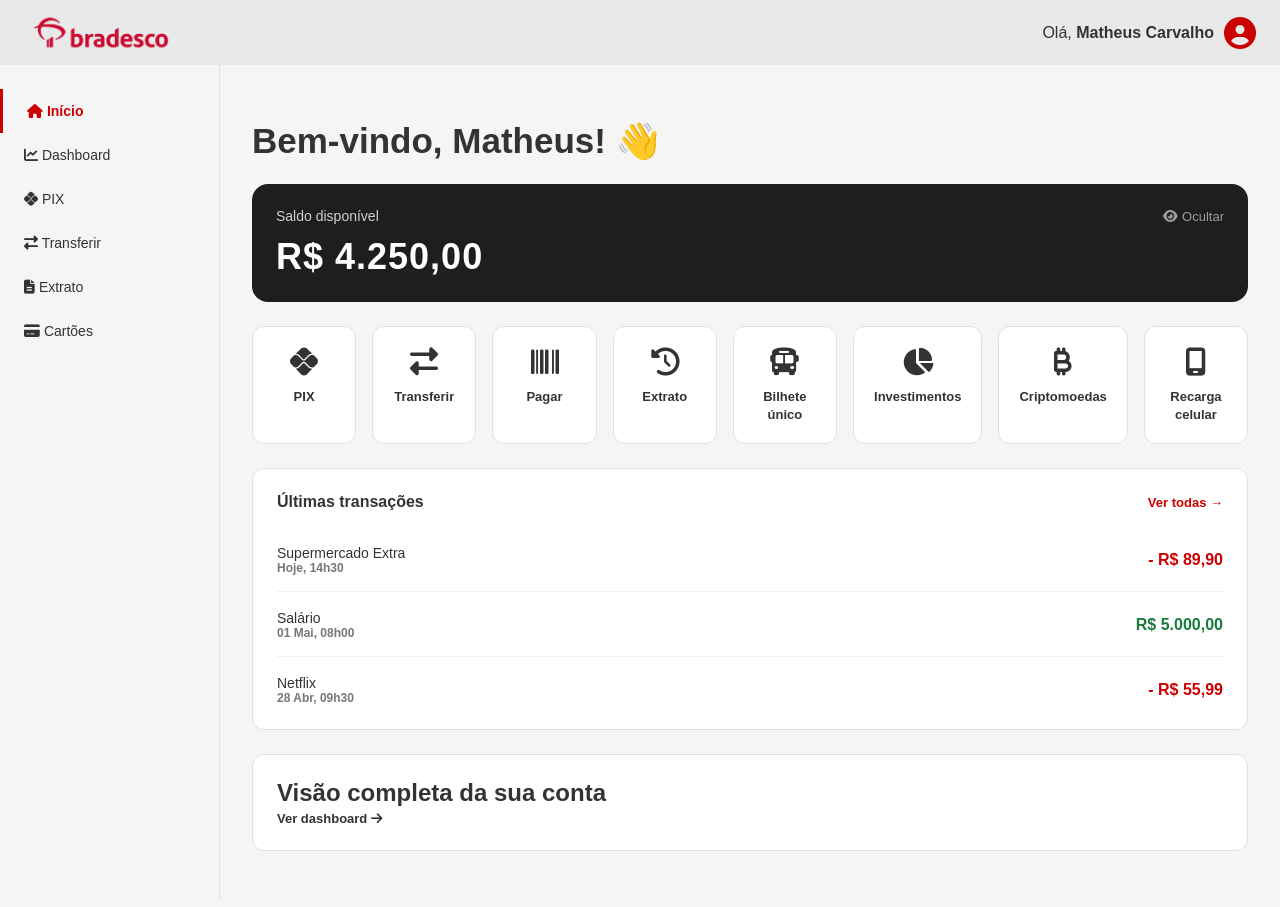
==== commit c1056022: "Fiz alterações para padronizar o projeto" ====
--- a/index.html
+++ b/index.html
@@ -35,7 +35,7 @@
                     <li><a href="pix.html"><i class="fa-brands fa-pix"> </i>  PIX</a></li>
                     <li><a href="transferir.html"><i class="fa-solid fa-right-left"> </i>  Transferir</a></li>
                     <li><a href="extract.html"><i class="fa-solid fa-file-lines"> </i>  Extrato</a></li>
-                    <li><a href="#"><i class="fa-solid fa-credit-card"> </i>  Cartões</a></li>
+                    <li><a href="cartao.html"><i class="fa-solid fa-credit-card"> </i>  Cartões</a></li>
                 </ul>
             </nav>
         </aside>
--- a/style.css
+++ b/style.css
@@ -1,39 +1,44 @@
 * {
-  margin: 0;
-  padding: 0;
-  box-sizing: border-box; /* Faz o tamanho dos elementos se comportar de forma previsível */
+    margin: 0;
+    padding: 0;
+    box-sizing: border-box;
+    /* Faz o tamanho dos elementos se comportar de forma previsível */
 }
 
 /* Variáveis */
 :root {
-  --vermelho: #CC0000;
-  --vermelho-escuro: #990000;
-  --fundo: #F5F5F5;
-  --branco: #FFFFFF;
-  --texto: #000000;
-  --texto-claro: #777777;
-  --sidebar-largura: 220px;
-  --header-altura: 65px;
+    --vermelho: #CC0000;
+    --vermelho-escuro: #990000;
+    --fundo: #F5F5F5;
+    --branco: #FFFFFF;
+    --texto: #333333;
+    --texto-claro: #777777;
+    --sidebar-largura: 220px;
+    --header-altura: 65px;
 }
 
 body {
-  font-family: 'Segoe UI', sans-serif;
-  background-color: var(--fundo);
-  color: var(--texto);
+    font-family: 'Segoe UI', sans-serif;
+    background-color: var(--fundo);
+    color: var(--texto);
 }
 
 .header {
-    position: fixed; /* Fica no topo mesmo ao rolar a página */
+    position: fixed;
+    /* Fica no topo mesmo ao rolar a página */
     top: 0;
     left: 0;
     width: 100%;
     height: var(--header-altura);
     background-color: #e9e9e9;
     display: flex;
-    align-items: center; /* Centraliza verticalmente */
-    justify-content: space-between; /* Joga logo pra esquerda e usuário pra direita */
+    align-items: center;
+    /* Centraliza verticalmente */
+    justify-content: space-between;
+    /* Joga logo pra esquerda e usuário pra direita */
     padding: 0 24px;
-    z-index: 100; /* Garante que o header fica na frente de tudo */
+    z-index: 100;
+    /* Garante que o header fica na frente de tudo */
 }
 
 .header-usuario {
@@ -49,19 +54,23 @@
 
 .bradesco-logo img {
     height: 50px;
-    object-fit: contain; /* garante que a logo não distorce */
-    display: block; /* Remove um espaço invisível que o HTML coloca embaixo das imagens por padrão */
+    object-fit: contain;
+    /* garante que a logo não distorce */
+    display: block;
+    /* Remove um espaço invisível que o HTML coloca embaixo das imagens por padrão */
 }
 
 .container {
     display: flex;
     margin-top: var(--header-altura);
-    min-height: calc(100vh - var(--header-altura)); /* Calcula altura dinâmica: tela inteira menos o header */
+    min-height: calc(100vh - var(--header-altura));
+    /* Calcula altura dinâmica: tela inteira menos o header */
 }
 
 /* Configurações do menu lateral */
 .sidebar {
-    position: fixed; /* Sidebar fica fixa ao rolar a página, igual ao header */
+    position: fixed;
+    /* Sidebar fica fixa ao rolar a página, igual ao header */
     top: var(--header-altura);
     left: 0;
     width: var(--sidebar-largura);
@@ -91,14 +100,17 @@
 .sidebar ul li.ativo a {
     color: var(--vermelho);
     font-weight: bold;
-    border-left: 3px solid var(--vermelho); /* A barrinha vermelha no item ativo da sidebar */
-}
+    border-left: 3px solid var(--vermelho);
+    /* A barrinha vermelha no item ativo da sidebar */
+}
+
 /* Fim das configurações do menu lateral */
 
 .main-content {
     margin-left: var(--sidebar-largura);
     padding: 32px;
-    flex: 1; /* O conteúdo ocupa todo o espaço restante */
+    flex: 1;
+    /* O conteúdo ocupa todo o espaço restante */
 }
 
 /* Saudação */
@@ -175,7 +187,7 @@
 
 .atalho:hover {
     transform: translateY(-3px);
-    box-shadow: 0 6px 16px rbga(0,0,0,0.08);
+    box-shadow: 0 6px 16px rbga(0, 0, 0, 0.08);
 }
 
 .atalho-icone {
@@ -250,8 +262,13 @@
     font-size: 15px;
 }
 
-.positivo { color: #1A7A3C; }
-.negativo { color: #CC0000; }
+.positivo {
+    color: #1A7A3C;
+}
+
+.negativo {
+    color: #CC0000;
+}
 
 
 .btn-vermelho {
@@ -428,2023 +445,1699 @@
 
 /*RECHARGE.HTML*/
 
-.aguardando-aprovacao { color: #FF8C00; font-weight: 600; }
-
-        .recharge-container {
-            display: flex;
-            gap: 32px;
-            margin-top: 24px;
-        }
-
-        .recharge-form {
-            flex: 1;
-        }
-
-        .recharge-sidebar {
-            width: 300px;
-        }
-
-        .form-grupo {
-            margin-bottom: 20px;
-        }
-
-        .form-label {
-            display: block;
-            font-size: 14px;
-            font-weight: 600;
-            color: var(--texto);
-            margin-bottom: 8px;
-        }
-
-        .form-input {
-            width: 100%;
-            padding: 12px 14px;
-            border: 1px solid #e0e0e0;
-            border-radius: 8px;
-            font-size: 14px;
-            font-family: 'Segoe UI', sans-serif;
-            transition: border-color 0.2s;
-        }
-
-        .form-input:focus {
-            outline: none;
-            border-color: var(--vermelho);
-            box-shadow: 0 0 0 3px rgba(204, 0, 0, 0.1);
-        }
-
-        .form-input.ativo {
-            border-color: var(--vermelho);
-            background-color: #fff5f5;
-        }
-
-        .form-input.erro {
-            border-color: #d32f2f;
-            background-color: #ffebee;
-        }
-
-        .form-erro {
-            display: none;
-            color: #d32f2f;
-            font-size: 12px;
-            margin-top: 4px;
-            font-weight: 500;
-        }
-
-        .form-erro.ativo {
-            display: block;
-        }
-
-        .operadoras {
-            display: grid;
-            grid-template-columns: 1fr 1fr;
-            gap: 12px;
-            margin-bottom: 20px;
-        }
-
-        .operadora-btn {
-            padding: 14px;
-            border: 2px solid #e0e0e0;
-            border-radius: 8px;
-            background-color: var(--branco);
-            cursor: pointer;
-            text-align: center;
-            font-size: 13px;
-            font-weight: 600;
-            transition: all 0.2s;
-            color: var(--texto);
-        }
-
-        .operadora-btn:hover {
-            border-color: var(--vermelho);
-            color: var(--vermelho);
-        }
-
-        .operadora-btn.ativo {
-            background-color: var(--vermelho);
-            border-color: var(--vermelho);
-            color: var(--branco);
-        }
-
-        .valores-rapidos {
-            display: grid;
-            grid-template-columns: repeat(3, 1fr);
-            gap: 8px;
-            margin-bottom: 20px;
-        }
-
-        .valor-btn {
-            padding: 10px;
-            border: 1px solid #e0e0e0;
-            border-radius: 6px;
-            background-color: var(--branco);
-            cursor: pointer;
-            font-size: 12px;
-            font-weight: 600;
-            transition: all 0.2s;
-            color: var(--texto);
-        }
-
-        .valor-btn:hover {
-            border-color: var(--vermelho);
-            color: var(--vermelho);
-        }
-
-        .valor-btn.selecionado {
-            background-color: var(--vermelho);
-            border-color: var(--vermelho);
-            color: var(--branco);
-        }
-
-        .resumo-card {
-            background-color: #f9f9f9;
-            border-radius: 12px;
-            padding: 20px;
-            border: 1px solid #e0e0e0;
-            margin-bottom: 20px;
-        }
-
-        .resumo-item {
-            display: flex;
-            justify-content: space-between;
-            margin-bottom: 12px;
-            font-size: 14px;
-        }
-
-        .resumo-item:last-child {
-            margin-bottom: 0;
-            padding-top: 12px;
-            border-top: 1px solid #e0e0e0;
-            font-weight: 600;
-            color: var(--vermelho);
-        }
-
-        .resumo-label {
-            color: var(--texto-claro);
-        }
-
-        .btns-acao {
-            display: flex;
-            gap: 12px;
-        }
-
-        .btn {
-            flex: 1;
-            padding: 14px;
-            border: none;
-            border-radius: 8px;
-            font-size: 14px;
-            font-weight: 600;
-            cursor: pointer;
-            transition: all 0.2s;
-        }
-
-        .btn-primario {
-            background-color: var(--vermelho);
-            color: var(--branco);
-        }
-
-        .btn-primario:hover:not(:disabled) {
-            background-color: var(--vermelho-escuro);
-            transform: translateY(-2px);
-            box-shadow: 0 4px 12px rgba(204, 0, 0, 0.2);
-        }
-
-        .btn-primario:disabled {
-            background-color: #ccc;
-            cursor: not-allowed;
-        }
-
-        .btn-secundario {
-            background-color: var(--branco);
-            color: var(--vermelho);
-            border: 2px solid var(--vermelho);
-        }
-
-        .btn-secundario:hover {
-            background-color: #fff5f5;
-        }
-
-        .info-box {
-            background-color: #fffbf0;
-            border-left: 4px solid #ff9800;
-            padding: 16px;
-            border-radius: 4px;
-            margin-bottom: 20px;
-            font-size: 13px;
-            color: var(--texto);
-        }
-
-        .info-box i {
-            color: #ff9800;
-            margin-right: 8px;
-        }
-
-        .sucesso-modal,
-        .processamento-modal {
-            display: none;
-            position: fixed;
-            top: 0;
-            left: 0;
-            right: 0;
-            bottom: 0;
-            background-color: rgba(0, 0, 0, 0.5);
-            z-index: 1000;
-            justify-content: center;
-            align-items: center;
-        }
-
-        .sucesso-modal.ativo,
-        .processamento-modal.ativo {
-            display: flex;
-        }
-
-        .sucesso-conteudo,
-        .processamento-conteudo {
-            background-color: var(--branco);
-            border-radius: 16px;
-            padding: 40px;
-            text-align: center;
-            max-width: 450px;
-            box-shadow: 0 10px 40px rgba(0, 0, 0, 0.2);
-        }
-
-        .sucesso-icone {
-            font-size: 64px;
-            color: #1A7A3C;
-            margin-bottom: 16px;
-        }
-
-        .processamento-icone {
-            font-size: 64px;
-            color: #ff9800;
-            margin-bottom: 16px;
-            animation: pulse 2s infinite;
-        }
-
-        @keyframes pulse {
-            0%, 100% {
-                opacity: 1;
-            }
-
-            50% {
-                opacity: 0.6;
-            }
-        }
-
-        .sucesso-titulo,
-        .processamento-titulo {
-            font-size: 24px;
-            font-weight: 700;
-            color: var(--texto);
-            margin-bottom: 8px;
-        }
-
-        .sucesso-descricao,
-        .processamento-descricao {
-            font-size: 14px;
-            color: var(--texto-claro);
-            margin-bottom: 24px;
-        }
-
-        .sucesso-detalhes {
-            background-color: #f5f5f5;
-            border-radius: 8px;
-            padding: 16px;
-            margin-bottom: 24px;
-            text-align: left;
-        }
-        .dark-mode .sucesso-detalhes {
-            background-color: #2a2a2a;
-        }
-
-        .detalhe-linha {
-            display: flex;
-            justify-content: space-between;
-            margin-bottom: 8px;
-            font-size: 13px;
-        }
-
-        .detalhe-linha:last-child {
-            margin-bottom: 0;
-        }
-
-        .detalhe-label {
-            color: var(--texto-claro);
-        }
-
-        .detalhe-valor {
-            font-weight: 600;
-            color: var(--texto);
-        }
-
-        .processamento-info {
-            background-color: #fffbf0;
-            border-left: 4px solid #ff9800;
-            padding: 16px;
-            border-radius: 4px;
-            margin-bottom: 24px;
-            font-size: 13px;
-            color: var(--texto);
-            text-align: left;
-        }
-
-        .processamento-info i {
-            color: #ff9800;
-            margin-right: 8px;
-        }
-
-        .processamento-celular {
-            background-color: #f5f5f5;
-            border-radius: 8px;
-            padding: 16px;
-            margin-bottom: 24px;
-            font-size: 16px;
-            font-weight: 600;
-            color: var(--vermelho);
-        }
-
-        @media (max-width: 768px) {
-            .recharge-container {
-                flex-direction: column;
-            }
-
-            .recharge-sidebar {
-                width: 100%;
-            }
-
-            .operadoras {
-                grid-template-columns: repeat(2, 1fr);
-            }
-
-            .valores-rapidos {
-                grid-template-columns: repeat(2, 1fr);
-            }
-        }
-
-        /*EXTRACT.HTML*/
+.aguardando-aprovacao {
+    color: #FF8C00;
+    font-weight: 600;
+}
+
+.recharge-container {
+    display: flex;
+    gap: 32px;
+    margin-top: 24px;
+}
+
+.recharge-form {
+    flex: 1;
+}
+
+.recharge-sidebar {
+    width: 300px;
+}
+
+.form-grupo {
+    margin-bottom: 20px;
+}
+
+.form-label {
+    display: block;
+    font-size: 14px;
+    font-weight: 600;
+    color: var(--texto);
+    margin-bottom: 8px;
+}
+
+.form-input {
+    width: 100%;
+    padding: 12px 14px;
+    border: 1px solid #e0e0e0;
+    border-radius: 8px;
+    font-size: 14px;
+    font-family: 'Segoe UI', sans-serif;
+    transition: border-color 0.2s;
+}
+
+.form-input:focus {
+    outline: none;
+    border-color: var(--vermelho);
+    box-shadow: 0 0 0 3px rgba(204, 0, 0, 0.1);
+}
+
+.form-input.ativo {
+    border-color: var(--vermelho);
+    background-color: #fff5f5;
+}
+
+.form-input.erro {
+    border-color: #d32f2f;
+    background-color: #ffebee;
+}
+
+.form-erro {
+    display: none;
+    color: #d32f2f;
+    font-size: 12px;
+    margin-top: 4px;
+    font-weight: 500;
+}
+
+.form-erro.ativo {
+    display: block;
+}
+
+.operadoras {
+    display: grid;
+    grid-template-columns: 1fr 1fr;
+    gap: 12px;
+    margin-bottom: 20px;
+}
+
+.operadora-btn {
+    padding: 14px;
+    border: 2px solid #e0e0e0;
+    border-radius: 8px;
+    background-color: var(--branco);
+    cursor: pointer;
+    text-align: center;
+    font-size: 13px;
+    font-weight: 600;
+    transition: all 0.2s;
+    color: var(--texto);
+}
+
+.operadora-btn:hover {
+    border-color: var(--vermelho);
+    color: var(--vermelho);
+}
+
+.operadora-btn.ativo {
+    background-color: var(--vermelho);
+    border-color: var(--vermelho);
+    color: var(--branco);
+}
+
+.valores-rapidos {
+    display: grid;
+    grid-template-columns: repeat(3, 1fr);
+    gap: 8px;
+    margin-bottom: 20px;
+}
+
+.valor-btn {
+    padding: 10px;
+    border: 1px solid #e0e0e0;
+    border-radius: 6px;
+    background-color: var(--branco);
+    cursor: pointer;
+    font-size: 12px;
+    font-weight: 600;
+    transition: all 0.2s;
+    color: var(--texto);
+}
+
+.valor-btn:hover {
+    border-color: var(--vermelho);
+    color: var(--vermelho);
+}
+
+.valor-btn.selecionado {
+    background-color: var(--vermelho);
+    border-color: var(--vermelho);
+    color: var(--branco);
+}
+
+.resumo-card {
+    background-color: #f9f9f9;
+    border-radius: 12px;
+    padding: 20px;
+    border: 1px solid #e0e0e0;
+    margin-bottom: 20px;
+}
+
+.resumo-item {
+    display: flex;
+    justify-content: space-between;
+    margin-bottom: 12px;
+    font-size: 14px;
+}
+
+.resumo-item:last-child {
+    margin-bottom: 0;
+    padding-top: 12px;
+    border-top: 1px solid #e0e0e0;
+    font-weight: 600;
+    color: var(--vermelho);
+}
+
+.resumo-label {
+    color: var(--texto-claro);
+}
+
+.btns-acao {
+    display: flex;
+    gap: 12px;
+}
+
+.btn {
+    flex: 1;
+    padding: 14px;
+    border: none;
+    border-radius: 8px;
+    font-size: 14px;
+    font-weight: 600;
+    cursor: pointer;
+    transition: all 0.2s;
+}
+
+.btn-primario {
+    background-color: var(--vermelho);
+    color: var(--branco);
+}
+
+.btn-primario:hover:not(:disabled) {
+    background-color: var(--vermelho-escuro);
+    transform: translateY(-2px);
+    box-shadow: 0 4px 12px rgba(204, 0, 0, 0.2);
+}
+
+.btn-primario:disabled {
+    background-color: #ccc;
+    cursor: not-allowed;
+}
+
+.btn-secundario {
+    background-color: var(--branco);
+    color: var(--vermelho);
+    border: 2px solid var(--vermelho);
+}
+
+.btn-secundario:hover {
+    background-color: #fff5f5;
+}
+
+.info-box {
+    background-color: #fffbf0;
+    border-left: 4px solid #ff9800;
+    padding: 16px;
+    border-radius: 4px;
+    margin-bottom: 20px;
+    font-size: 13px;
+    color: var(--texto);
+}
+
+.info-box i {
+    color: #ff9800;
+    margin-right: 8px;
+}
+
+.sucesso-modal,
+.processamento-modal {
+    display: none;
+    position: fixed;
+    top: 0;
+    left: 0;
+    right: 0;
+    bottom: 0;
+    background-color: rgba(0, 0, 0, 0.5);
+    z-index: 1000;
+    justify-content: center;
+    align-items: center;
+}
+
+.sucesso-modal.ativo,
+.processamento-modal.ativo {
+    display: flex;
+}
+
+.sucesso-conteudo,
+.processamento-conteudo {
+    background-color: var(--branco);
+    border-radius: 16px;
+    padding: 40px;
+    text-align: center;
+    max-width: 450px;
+    box-shadow: 0 10px 40px rgba(0, 0, 0, 0.2);
+}
+
+.sucesso-icone {
+    font-size: 64px;
+    color: #1A7A3C;
+    margin-bottom: 16px;
+}
+
+.processamento-icone {
+    font-size: 64px;
+    color: #ff9800;
+    margin-bottom: 16px;
+    animation: pulse 2s infinite;
+}
+
+@keyframes pulse {
+
+    0%,
+    100% {
+        opacity: 1;
+    }
+
+    50% {
+        opacity: 0.6;
+    }
+}
+
+.sucesso-titulo,
+.processamento-titulo {
+    font-size: 24px;
+    font-weight: 700;
+    color: var(--texto);
+    margin-bottom: 8px;
+}
+
+.sucesso-descricao,
+.processamento-descricao {
+    font-size: 14px;
+    color: var(--texto-claro);
+    margin-bottom: 24px;
+}
+
+.sucesso-detalhes {
+    background-color: #f5f5f5;
+    border-radius: 8px;
+    padding: 16px;
+    margin-bottom: 24px;
+    text-align: left;
+}
+
+.detalhe-linha {
+    display: flex;
+    justify-content: space-between;
+    margin-bottom: 8px;
+    font-size: 13px;
+}
+
+.detalhe-linha:last-child {
+    margin-bottom: 0;
+}
+
+.detalhe-label {
+    color: var(--texto-claro);
+}
+
+.detalhe-valor {
+    font-weight: 600;
+    color: var(--texto);
+}
+
+.processamento-info {
+    background-color: #fffbf0;
+    border-left: 4px solid #ff9800;
+    padding: 16px;
+    border-radius: 4px;
+    margin-bottom: 24px;
+    font-size: 13px;
+    color: var(--texto);
+    text-align: left;
+}
+
+.processamento-info i {
+    color: #ff9800;
+    margin-right: 8px;
+}
+
+.processamento-celular {
+    background-color: #f5f5f5;
+    border-radius: 8px;
+    padding: 16px;
+    margin-bottom: 24px;
+    font-size: 16px;
+    font-weight: 600;
+    color: var(--vermelho);
+}
+
+@media (max-width: 768px) {
+    .recharge-container {
+        flex-direction: column;
+    }
+
+    .recharge-sidebar {
+        width: 100%;
+    }
+
+    .operadoras {
+        grid-template-columns: repeat(2, 1fr);
+    }
+
+    .valores-rapidos {
+        grid-template-columns: repeat(2, 1fr);
+    }
+}
+
+/*EXTRACT.HTML*/
 .extrato-filtros {
-            display: flex;
-            gap: 16px;
-            margin-bottom: 24px;
-            flex-wrap: wrap;
-            align-items: center;
-        }
-
-        .filtro-grupo {
-            display: flex;
-            gap: 8px;
-            align-items: center;
-        }
-
-        .filtro-grupo label {
-            font-size: 14px;
-            font-weight: 600;
-            color: var(--texto);
-        }
-
-        .filtro-grupo input[type="date"],
-        .filtro-grupo select {
-            padding: 10px 12px;
-            border: 1px solid #E0E0E0;
-            border-radius: 8px;
-            font-size: 13px;
-            font-family: inherit;
-            background-color: var(--branco);
-            color: var(--texto);
-            cursor: pointer;
-        }
-
-        .filtro-grupo input[type="date"]:focus,
-        .filtro-grupo select:focus {
-            outline: none;
-            border-color: var(--vermelho);
-            box-shadow: 0 0 0 2px rgba(204, 0, 0, 0.1);
-        }
-
-        .extrato-acoes {
-            display: flex;
-            gap: 12px;
-            margin-left: auto;
-        }
-
-        .btn-acao {
-            background-color: var(--branco);
-            color: var(--texto);
-            border: 1px solid #E0E0E0;
-            padding: 10px 16px;
-            border-radius: 8px;
-            font-size: 13px;
-            font-weight: 600;
-            cursor: pointer;
-            transition: all 0.2s;
-            display: flex;
-            align-items: center;
-            gap: 6px;
-        }
-
-        .btn-acao:hover {
-            background-color: #F5F5F5;
-            border-color: var(--vermelho);
-            color: var(--vermelho);
-        }
-
-        .extrato-resumo {
-            display: flex;
-            gap: 16px;
-            margin-bottom: 24px;
-        }
-
-        .resumo-card {
-            flex: 1;
-            background-color: var(--branco);
-            border-radius: 12px;
-            padding: 20px;
-            border: 1px solid #E0E0E0;
-        }
-
-        .resumo-label {
-            font-size: 12px;
-            color: var(--texto-claro);
-            text-transform: uppercase;
-            font-weight: 600;
-            margin-bottom: 8px;
-        }
-
-        .resumo-valor {
-            font-size: 20px;
-            font-weight: 700;
-        }
-
-        .extrato-lista {
-            background-color: var(--branco);
-            border-radius: 12px;
-            border: 1px solid #E0E0E0;
-            overflow: hidden;
-        }
-
-        .extrato-tabela {
-            width: 100%;
-            border-collapse: collapse;
-        }
-
-        .extrato-tabela thead {
-            background-color: #F9F9F9;
-            border-bottom: 1px solid #E0E0E0;
-        }
-
-        .extrato-tabela th {
-            padding: 16px;
-            text-align: left;
-            font-size: 12px;
-            font-weight: 700;
-            text-transform: uppercase;
-            color: var(--texto-claro);
-        }
-
-        .extrato-tabela tbody tr {
-            border-bottom: 1px solid #F0F0F0;
-            transition: background-color 0.2s;
-        }
-
-        .extrato-tabela tbody tr:hover {
-            background-color: #FAFAFA;
-        }
-
-        .extrato-tabela td {
-            padding: 16px;
-            font-size: 14px;
-            color: var(--texto);
-        }
-
-        .transacao-descricao {
-            font-weight: 500;
-            margin-bottom: 4px;
-        }
-
-        .transacao-categoria {
-            font-size: 12px;
-            color: var(--texto-claro);
-        }
-
-        .extrato-valor {
-            font-weight: 600;
-            text-align: right;
-        }
-
-        .paginacao {
-            display: flex;
-            justify-content: center;
-            align-items: center;
-            gap: 8px;
-            padding: 24px;
-            background-color: var(--branco);
-            border-top: 1px solid #E0E0E0;
-        }
-
-        .paginacao button {
-            padding: 8px 12px;
-            border: 1px solid #E0E0E0;
-            background-color: var(--branco);
-            border-radius: 6px;
-            cursor: pointer;
-            font-size: 13px;
-            transition: all 0.2s;
-        }
-
-        .paginacao button:hover {
-            border-color: var(--vermelho);
-            color: var(--vermelho);
-        }
-
-        .paginacao button.ativo {
-            background-color: var(--vermelho);
-            color: var(--branco);
-            border-color: var(--vermelho);
-        }
-
-        .paginacao button:disabled {
-            opacity: 0.5;
-            cursor: not-allowed;
-        }
-
-        .extrato-info {
-            font-size: 12px;
-            color: var(--texto-claro);
-            padding: 16px;
-            text-align: center;
-        }
-
-/* --- CRIPTOMOEDAS --- */
-.crypto-card {
+    display: flex;
+    gap: 16px;
+    margin-bottom: 24px;
+    flex-wrap: wrap;
+    align-items: center;
+}
+
+.filtro-grupo {
+    display: flex;
+    gap: 8px;
+    align-items: center;
+}
+
+.filtro-grupo label {
+    font-size: 14px;
+    font-weight: 600;
+    color: var(--texto);
+}
+
+.filtro-grupo input[type="date"],
+.filtro-grupo select {
+    padding: 10px 12px;
+    border: 1px solid #E0E0E0;
+    border-radius: 8px;
+    font-size: 13px;
+    font-family: inherit;
+    background-color: var(--branco);
+    color: var(--texto);
+    cursor: pointer;
+}
+
+.filtro-grupo input[type="date"]:focus,
+.filtro-grupo select:focus {
+    outline: none;
+    border-color: var(--vermelho);
+    box-shadow: 0 0 0 2px rgba(204, 0, 0, 0.1);
+}
+
+.extrato-acoes {
+    display: flex;
+    gap: 12px;
+    margin-left: auto;
+}
+
+.btn-acao {
+    background-color: var(--branco);
+    color: var(--texto);
+    border: 1px solid #E0E0E0;
+    padding: 10px 16px;
+    border-radius: 8px;
+    font-size: 13px;
+    font-weight: 600;
+    cursor: pointer;
     transition: all 0.2s;
+    display: flex;
+    align-items: center;
+    gap: 6px;
+}
+
+.btn-acao:hover {
+    background-color: #F5F5F5;
+    border-color: var(--vermelho);
+    color: var(--vermelho);
+}
+
+.extrato-resumo {
+    display: flex;
+    gap: 16px;
+    margin-bottom: 24px;
+}
+
+.resumo-card {
+    flex: 1;
+    background-color: var(--branco);
+    border-radius: 12px;
+    padding: 20px;
+    border: 1px solid #E0E0E0;
+}
+
+.resumo-label {
+    font-size: 12px;
+    color: var(--texto-claro);
+    text-transform: uppercase;
+    font-weight: 600;
+    margin-bottom: 8px;
+}
+
+.resumo-valor {
+    font-size: 20px;
+    font-weight: 700;
+}
+
+.extrato-lista {
+    background-color: var(--branco);
+    border-radius: 12px;
+    border: 1px solid #E0E0E0;
+    overflow: hidden;
+}
+
+.extrato-tabela {
+    width: 100%;
+    border-collapse: collapse;
+}
+
+.extrato-tabela thead {
+    background-color: #F9F9F9;
+    border-bottom: 1px solid #E0E0E0;
+}
+
+.extrato-tabela th {
+    padding: 16px;
+    text-align: left;
+    font-size: 12px;
+    font-weight: 700;
+    text-transform: uppercase;
+    color: var(--texto-claro);
+}
+
+.extrato-tabela tbody tr {
+    border-bottom: 1px solid #F0F0F0;
+    transition: background-color 0.2s;
+}
+
+.extrato-tabela tbody tr:hover {
+    background-color: #FAFAFA;
+}
+
+.extrato-tabela td {
+    padding: 16px;
+    font-size: 14px;
+    color: var(--texto);
+}
+
+.transacao-descricao {
+    font-weight: 500;
+    margin-bottom: 4px;
+}
+
+.transacao-categoria {
+    font-size: 12px;
+    color: var(--texto-claro);
+}
+
+.extrato-valor {
+    font-weight: 600;
+    text-align: right;
+}
+
+.paginacao {
+    display: flex;
+    justify-content: center;
+    align-items: center;
+    gap: 8px;
+    padding: 24px;
+    background-color: var(--branco);
+    border-top: 1px solid #E0E0E0;
+}
+
+.paginacao button {
+    padding: 8px 12px;
+    border: 1px solid #E0E0E0;
+    background-color: var(--branco);
+    border-radius: 6px;
     cursor: pointer;
+    font-size: 13px;
+    transition: all 0.2s;
+}
+
+.paginacao button:hover {
+    border-color: var(--vermelho);
+    color: var(--vermelho);
+}
+
+.paginacao button.ativo {
+    background-color: var(--vermelho);
+    color: var(--branco);
+    border-color: var(--vermelho);
+}
+
+.paginacao button:disabled {
+    opacity: 0.5;
+    cursor: not-allowed;
+}
+
+.extrato-info {
+    font-size: 12px;
+    color: var(--texto-claro);
+    padding: 16px;
+    text-align: center;
+}
+
+/* Tranferência */
+.etapas-indicador {
+    display: flex;
+    align-items: center;
+    margin-bottom: 24px;
+}
+
+.etapa-item {
+    display: flex;
+    flex-direction: column;
+    align-items: center;
+    gap: 6px;
+}
+
+.etapa-numero {
+    width: 36px;
+    height: 36px;
+    border-radius: 50%;
+    background-color: #E0E0E0;
+    color: var(--texto-claro);
+    display: flex;
+    align-items: center;
+    justify-content: center;
+    font-weight: 700;
+    font-size: 14px;
+    transition: all 0.3s;
+}
+
+.etapa-item span {
+    font-size: 12px;
+    color: var(--texto-claro);
+    font-weight: 500;
+}
+
+.etapa-item.ativa .etapa-numero {
+    background-color: var(--vermelho);
+    color: var(--branco);
+}
+
+.etapa-item.ativa span {
+    color: var(--vermelho);
+    font-weight: 700;
+}
+
+.etapa-item.concluida .etapa-numero {
+    background-color: #1A7A3C;
+    color: var(--branco);
+}
+
+.etapa-linha {
+    flex: 1;
+    height: 2px;
+    background-color: #E0E0E0;
+    margin: 0 8px;
+    margin-bottom: 20px;
+    transition: background-color 0.3s;
+}
+
+.etapa-linha.concluida {
+    background-color: #1A7A3C;
+}
+
+.tipo-grid {
+    display: grid;
+    grid-template-columns: 1fr 1fr;
+    gap: 16px;
+    margin-bottom: 24px;
+}
+
+.tipo-btn {
+    display: flex;
+    flex-direction: column;
+    align-items: flex-start;
+    gap: 6px;
+    padding: 20px;
+    border: 2px solid #E0E0E0;
+    border-radius: 12px;
+    background-color: var(--branco);
+    cursor: pointer;
+    text-align: left;
+    transition: all 0.2s;
+}
+
+.tipo-btn i {
+    font-size: 22px;
+    color: var(--texto-claro);
+    margin-bottom: 4px;
+}
+
+.tipo-btn strong {
+    font-size: 15px;
+    color: var(--texto);
+}
+
+.tipo-btn span {
+    font-size: 12px;
+    color: var(--texto-claro);
+    line-height: 1.4;
+}
+
+.tipo-btn:hover {
+    border-color: var(--vermelho);
+}
+
+.tipo-btn:hover i {
+    color: var(--vermelho);
+}
+
+.tipo-btn.selecionado {
+    border-color: var(--vermelho);
+    background-color: #FFF5F5;
+}
+
+.tipo-btn.selecionado i,
+.tipo-btn.selecionado strong {
+    color: var(--vermelho);
+}
+
+.etapa-acoes {
+    display: flex;
+    justify-content: space-between;
+    align-items: center;
+    margin-top: 24px;
+    padding-top: 24px;
+    border-top: 1px solid #F0F0F0;
+}
+
+.confirmacao-resumo {
+    background-color: #F9F9F9;
+    border-radius: 12px;
+    padding: 20px;
+    margin-bottom: 8px;
+    display: flex;
+    flex-direction: column;
+    gap: 0;
+}
+
+.confirmacao-linha {
+    display: flex;
+    justify-content: space-between;
+    align-items: center;
+    padding: 14px 0;
+    border-bottom: 1px solid #EFEFEF;
+}
+
+.confirmacao-linha:last-child {
+    border-bottom: none;
+}
+
+.confirmacao-linha.destaque {
+    margin-top: 4px;
+}
+
+.confirmacao-label {
+    font-size: 13px;
+    color: var(--texto-claro);
+}
+
+.confirmacao-valor {
+    font-size: 14px;
+    font-weight: 600;
+    color: var(--texto);
+}
+
+.confirmacao-linha.destaque .confirmacao-valor {
+    font-size: 20px;
+}
+
+/* BILHETE UNICO SP */
+
+.cartoes-salvos {
+    display: flex;
+    flex-direction: column;
+    gap: 10px;
+    margin-bottom: 12px;
+}
+
+.cartao-salvo-btn {
+    display: flex;
+    align-items: center;
+    gap: 14px;
+    padding: 14px 16px;
+    border: 2px solid #E0E0E0;
+    border-radius: 10px;
+    background-color: var(--branco);
+    cursor: pointer;
+    text-align: left;
+    transition: all 0.2s;
+    width: 100%;
+}
+
+.cartao-salvo-btn i {
+    font-size: 22px;
+    color: var(--texto-claro);
+}
+
+.cartao-salvo-btn div {
+    display: flex;
+    flex-direction: column;
+    gap: 2px;
+}
+
+.cartao-salvo-btn strong {
+    font-size: 14px;
+    color: var(--texto);
+}
+
+.cartao-salvo-btn span {
+    font-size: 12px;
+    color: var(--texto-claro);
+}
+
+.cartao-salvo-btn:hover {
+    border-color: var(--vermelho);
+}
+
+.cartao-salvo-btn:hover i {
+    color: var(--vermelho);
+}
+
+.cartao-salvo-btn.selecionado {
+    border-color: var(--vermelho);
+    background-color: #FFF5F5;
+}
+
+.cartao-salvo-btn.selecionado i {
+    color: var(--vermelho);
+}
+
+.novo-cartao-toggle {
+    margin-bottom: 12px;
+}
+
+.btn-link {
+    background: none;
+    border: none;
+    color: var(--vermelho);
+    cursor: pointer;
+    font-size: 13px;
+    font-weight: 600;
+    padding: 0;
+    display: flex;
+    align-items: center;
+    gap: 6px;
+}
+
+.btn-link:hover {
+    text-decoration: underline;
+}
+
+/* CARTÕES DE DEBITO E CREDITO */
+.secao-cartoes-container {
+    margin-top: 30px;
+    border-top: 2px dashed #eef0f2;
+    padding-top: 20px;
+}
+
+.cartoes-grid {
+    display: grid;
+    grid-template-columns: 2fr 1fr;
+    gap: 20px;
+    margin-top: 20px;
+    align-items: start;
+}
+
+.cartoes-abas {
+    display: flex;
+    gap: 10px;
+    margin-bottom: 20px;
+}
+
+.aba-btn {
+    background-color: #fff;
+    border: 1px solid #dcdfe3;
+    padding: 12px 20px;
+    border-radius: 6px;
+    cursor: pointer;
+    font-weight: 600;
+    color: #666;
+    display: flex;
+    align-items: center;
+    gap: 8px;
+    transition: all 0.2s;
+}
+
+.aba-btn.ativa {
+    border-color: #cc092f;
+    color: #cc092f;
+    background-color: #fff5f6;
+}
+
+/* Designs dos Cartões */
+.cartao-design-base {
+    color: white;
+    padding: 25px;
+    border-radius: 15px;
+    height: 180px;
+    display: flex;
+    flex-direction: column;
+    justify-content: space-between;
+    position: relative;
+    overflow: hidden;
+    transition: all 0.3s ease;
+}
+
+.cartao-visa-design {
+    background: linear-gradient(135deg, #cc092f 0%, #8a001a 100%);
+    box-shadow: 0 6px 12px rgba(204, 9, 47, 0.25);
+}
+
+.cartao-master-design {
+    background: linear-gradient(135deg, #2c3e50 0%, #0f172a 100%);
+    box-shadow: 0 6px 12px rgba(0, 0, 0, 0.25);
+}
+
+/* Estado de Bloqueio do Cartão */
+.cartao-design-base.bloqueado {
+    filter: grayscale(1) opacity(0.6);
+}
+
+.cartao-bloqueado-overlay {
+    position: absolute;
+    top: 0;
+    left: 0;
+    width: 100%;
+    height: 100%;
+    background: rgba(0, 0, 0, 0.4);
+    display: none;
+    align-items: center;
+    justify-content: center;
+    font-weight: bold;
+    font-size: 18px;
+    letter-spacing: 1px;
+}
+
+.cartao-design-base.bloqueado .cartao-bloqueado-overlay {
+    display: flex;
+}
+
+/* Controles de Segurança */
+.cartao-controles {
+    display: flex;
+    justify-content: space-between;
+    align-items: center;
+    background: #f8f9fa;
+    padding: 12px;
+    border-radius: 8px;
+    margin-bottom: 15px;
+}
+
+.switch {
+    position: relative;
+    display: inline-block;
+    width: 44px;
+    height: 24px;
+}
+
+.switch input {
+    display: none;
+}
+
+.slider {
+    position: absolute;
+    cursor: pointer;
+    top: 0;
+    left: 0;
+    right: 0;
+    bottom: 0;
+    background-color: #ccc;
+    transition: .3s;
+    border-radius: 24px;
+}
+
+.slider:before {
+    position: absolute;
+    content: "";
+    height: 16px;
+    width: 16px;
+    left: 4px;
+    bottom: 4px;
+    background-color: white;
+    transition: .3s;
+    border-radius: 50%;
+}
+
+input:checked+.slider {
+    background-color: #cc092f;
+}
+
+input:checked+.slider:before {
+    transform: translateX(20px);
+}
+
+/* Limites e Faturas */
+.limite-container {
+    background-color: #f8f9fa;
+    border-radius: 8px;
+    padding: 15px;
+    margin-top: 15px;
+}
+
+.limite-valores {
+    display: flex;
+    justify-content: space-between;
+    margin-bottom: 10px;
+    font-size: 14px;
+}
+
+.btn-limite {
+    background-color: #cc092f;
+    color: white;
+    border: none;
+    padding: 10px 15px;
+    border-radius: 6px;
+    cursor: pointer;
+    font-weight: bold;
+    width: 100%;
+    margin-top: 10px;
+}
+
+.btn-limite:disabled {
+    background-color: #dcdfe3;
+    color: #999;
+    cursor: not-allowed;
+    border: none !important;
+}
+
+/* Modais */
+.modal-overlay {
+    position: fixed;
+    top: 0;
+    left: 0;
+    width: 100%;
+    height: 100%;
+    background: rgba(0, 0, 0, 0.5);
+    display: none;
+    align-items: center;
+    justify-content: center;
+    z-index: 9999;
+}
+
+.modal-overlay.ativo {
+    display: flex;
+}
+
+.modal-card {
+    background: white;
+    padding: 25px;
+    border-radius: 10px;
+    width: 100%;
+    max-width: 400px;
+    box-shadow: 0 4px 15px rgba(0, 0, 0, 0.2);
+}
+
+.modal-botoes {
+    display: flex;
+    justify-content: flex-end;
+    gap: 10px;
+    margin-top: 20px;
+}
+
+.btn-secundario {
+    background: #e0e0e0;
+    border: none;
+    padding: 10px 15px;
+    border-radius: 6px;
+    cursor: pointer;
+}
+
+@media (max-width: 768px) {
+    .cartoes-grid {
+        grid-template-columns: 1fr;
+    }
+}
+
+/* CARTÕES DE PAGAMENTO */
+
+/* --- Título da seção --- */
+.cartoes-titulo-bloco {
+    background: transparent;
+    box-shadow: none;
+    border: none;
+    padding: 0;
+    margin-bottom: 0;
+}
+ 
+.cartoes-titulo-bloco h2 {
+    font-size: 20px;
+    color: var(--texto);
+}
+ 
+.cartoes-subtitulo {
+    color: var(--texto-claro);
+    font-size: 13px;
+    margin-top: 4px;
+}
+ 
+/* --- Abas de seleção de cartão --- */
+.cartoes-abas {
+    display: flex;
+    gap: 10px;
+    margin-top: 15px;
+    margin-bottom: 20px;
+}
+ 
+.aba-btn--virtual {
+    margin-left: auto;
+    border-color: #2e7d32;
+    color: #2e7d32;
+}
+ 
+/* --- Card sem margem superior (para o grid) --- */
+.card--sem-margem {
+    margin-top: 0;
+}
+ 
+/* --- Linhas internas do desenho do cartão --- */
+.cartao-topo-linha {
+    display: flex;
+    justify-content: space-between;
+    align-items: center;
+}
+ 
+.cartao-nome-banco {
+    font-weight: bold;
+    font-size: 14px;
+    letter-spacing: 1px;
+}
+ 
+.cartao-numero-linha {
+    font-size: 20px;
+    letter-spacing: 3px;
+    word-spacing: 5px;
+    margin: 15px 0;
+}
+ 
+.cartao-rodape-linha {
+    display: flex;
+    justify-content: space-between;
+    font-size: 12px;
+    opacity: 0.9;
+}
+ 
+/* --- Ícone de cadeado no overlay de bloqueio --- */
+.cartao-bloqueado-icone {
+    margin-right: 8px;
+}
+ 
+/* --- Label e ícone dentro dos controles do cartão --- */
+.cartao-controles-label {
+    display: flex;
+    align-items: center;
+    gap: 10px;
+}
+ 
+.icone-shield {
+    color: var(--texto-claro);
+}
+ 
+.cartao-controles-texto {
+    font-size: 14px;
+    font-weight: 600;
+    color: var(--texto);
+}
+ 
+/* --- Limite disponível em verde --- */
+.limite-disponivel {
+    color: #2e7d32;
+}
+ 
+/* --- Linha secundária do limite (total) --- */
+.limite-valores--secundario {
+    color: var(--texto-claro);
+}
+ 
+/* --- Variante outline do btn-limite (ex: Copiar Código de Barras) --- */
+.btn-limite--outline {
+    background-color: transparent;
+    border: 1px solid #cc092f;
+    color: #cc092f;
+}
+ 
+.btn-limite--outline:hover {
+    background-color: #fff5f6;
+}
+ 
+/* --- Variante auto-width do btn-limite (ex: Confirmar Ajuste no modal) --- */
+.btn-limite--auto {
+    width: auto;
+    margin-top: 0;
+}
+ 
+/* --- Corpo da fatura no painel direito --- */
+.fatura-corpo {
+    margin: 20px 0;
+}
+ 
+.fatura-label {
+    font-size: 14px;
+    color: var(--texto-claro);
+}
+ 
+.fatura-valor {
+    font-size: 32px;
+    font-weight: bold;
+    color: var(--texto);
+    margin-top: 5px;
+}
+ 
+.fatura-vencimento {
+    font-size: 13px;
+    color: #cc092f;
+    margin-top: 8px;
+}
+ 
+/* --- Status da fatura no histórico --- */
+.historico-status {
+    font-size: 13px;
+    color: var(--texto-claro);
+}
+ 
+/* --- Modal: descrição, range e valor --- */
+.modal-descricao {
+    font-size: 14px;
+    color: var(--texto-claro);
+    margin: 10px 0;
+}
+ 
+.modal-range {
+    width: 100%;
+    margin: 20px 0;
+}
+ 
+.modal-valor-display {
+    text-align: center;
+    font-size: 22px;
+    font-weight: bold;
+    color: #cc092f;
+}
+
+/* CRIPTOMOEDAS */
+
+/* --- Tipografia extra (Inter + Sora via Google Fonts) --- */
+.sora-font  { font-family: 'Sora', sans-serif; }
+.tabular-nums { font-variant-numeric: tabular-nums; }
+
+/* --- Utilitários gerais usados na página --- */
+.mt-3 { margin-top: 16px; }
+.mt-4 { margin-top: 24px; }
+.w-100 { width: 100%; }
+.panel-margin { margin-top: 24px; }
+.text-right  { text-align: right !important; }
+.text-center { text-align: center !important; }
+.text-success { color: #1A7A3C; }
+.text-danger  { color: #CC0000; }
+.text-muted   { color: var(--texto-claro); }
+
+/* --- Foco acessível global --- */
+button:focus-visible,
+input:focus-visible,
+select:focus-visible {
+    outline: 2px solid var(--vermelho);
+    outline-offset: 2px;
+}
+
+/* --- Alerta de risco --- */
+.risk-banner {
+    background-color: #FFF3CD;
+    color: #856404;
+    padding: 12px 24px;
+    border-radius: 8px;
+    margin-top: 24px;
+    font-size: 14px;
+    font-weight: 500;
+    display: flex;
+    align-items: center;
+    gap: 12px;
+}
+.risk-icon {
+    color: #B45309;
+    font-size: 16px;
+}
+
+/* --- Cards de saldo (BRL e Cripto) --- */
+.saldo-portfolio-container {
+    display: flex;
+    gap: 24px;
+    margin-bottom: 24px;
+    align-items: stretch;
+    flex-wrap: wrap;
+}
+.saldo-portfolio-container > * { min-width: 240px; }
+
+.saldo-fiduciario,
+.saldo-cripto {
+    flex: 1;
+    display: flex;
+    flex-direction: column;
+    justify-content: space-between;
+    border-radius: 8px;
+    padding: 24px;
+    height: 140px;
+}
+.saldo-fiduciario {
+    background-color: var(--branco);
+    border: 1px solid #E0E0E0;
+    border-left: 3px solid var(--vermelho);
+    color: var(--texto);
+}
+.saldo-fiduciario .card-saldo-topo {
+    display: flex;
+    justify-content: space-between;
+    align-items: center;
+    font-size: 14px;
+    font-weight: 600;
+    color: var(--texto);
+}
+.saldo-fiduciario .card-saldo-valor {
+    color: var(--texto);
+    font-size: 32px;
+    font-weight: 700;
+    margin-top: 12px;
+}
+.saldo-cripto {
+    background-color: var(--vermelho);
+    transition: transform 0.2s, box-shadow 0.2s;
+}
+.saldo-cripto:hover {
+    transform: translateY(-2px);
+    box-shadow: 0 8px 24px rgba(204, 0, 0, 0.18);
+}
+.saldo-cripto .card-saldo-topo {
+    color: #ffffff;
+    display: flex;
+    justify-content: space-between;
+    align-items: center;
+    font-size: 14px;
+    font-weight: 600;
+}
+.saldo-cripto .card-saldo-topo .tooltip-icon { color: rgba(255,255,255,0.7); }
+.saldo-cripto .card-saldo-valor {
+    color: #ffffff;
+    font-size: 32px;
+    font-weight: 700;
+    margin-top: 12px;
+}
+.tooltip-icon {
+    font-size: 12px;
+    color: var(--texto-claro);
+    cursor: help;
+}
+
+/* Botões ocultar saldo */
+.btn-ocultar-fiat,
+.btn-ocultar-cripto {
+    background: none;
+    border: none;
+    cursor: pointer;
+    font-size: 16px;
+    padding: 6px;
+    border-radius: 50%;
+    transition: background 0.2s;
+    display: inline-flex;
+    align-items: center;
+    justify-content: center;
+    width: 32px;
+    height: 32px;
+    flex-shrink: 0;
+}
+.btn-ocultar-fiat,
+.btn-ocultar-fiat i { color: #000000; }
+.btn-ocultar-fiat:hover { background: rgba(0,0,0,0.08); }
+.btn-ocultar-cripto,
+.btn-ocultar-cripto i { color: #ffffff; }
+.btn-ocultar-cripto:hover { background: rgba(255,255,255,0.2); }
+
+/* Card de pizza do portfólio */
+.portfolio-chart-card {
+    flex: 1;
+    margin-bottom: 0;
+    display: flex;
+    flex-direction: column;
+    justify-content: center;
+}
+.pie-container { height: 120px; width: 100%; }
+
+/* --- Layout de grid principal --- */
+.crypto-layout {
+    display: grid;
+    grid-template-columns: 2fr 1fr;
+    gap: 24px;
+}
+.main-column,
+.side-column {
+    display: flex;
+    flex-direction: column;
+    gap: 24px;
+}
+@media (max-width: 980px) {
+    .crypto-layout { grid-template-columns: 1fr; }
+}
+
+/* --- Cabeçalho do gráfico (filtros de tempo) --- */
+.grafico-header {
+    margin-bottom: 8px;
+    display: flex;
+    justify-content: space-between;
+    align-items: center;
+    flex-wrap: wrap;
+    gap: 12px;
+}
+.grafico-titulo-grupo {
+    display: flex;
+    flex-direction: column;
+    gap: 4px;
+}
+.live-info-bar {
+    display: flex;
+    align-items: center;
+    gap: 12px;
+    flex-wrap: wrap;
+}
+.live-price {
+    font-size: 20px;
+    font-weight: 700;
+    color: var(--texto);
+}
+.live-change {
+    font-size: 13px;
+    font-weight: 600;
+    padding: 2px 8px;
+    border-radius: 12px;
+}
+.live-change.up  { background: rgba(26,122,60,0.1);  color: #1A7A3C; }
+.live-change.down { background: rgba(204,0,0,0.1); color: #CC0000; }
+.live-clock {
+    font-size: 12px;
+    color: var(--texto-claro);
+    font-weight: 500;
+}
+.timeframe-filters {
+    display: flex;
+    gap: 8px;
+    align-items: center;
+    flex-wrap: wrap;
+}
+.time-btn {
+    background: transparent;
+    border: 1px solid #E0E0E0;
+    border-radius: 4px;
+    padding: 6px 12px;
+    font-size: 12px;
+    font-weight: 600;
+    color: var(--texto-claro);
+    cursor: pointer;
+    transition: background-color 0.2s;
+}
+.time-btn:hover { background-color: rgba(0,0,0,0.05); }
+.time-btn.ativo,
+.time-btn.ativo:hover {
+    background: var(--vermelho);
+    color: var(--branco);
+    border-color: var(--vermelho);
+}
+.btn-reset-zoom {
+    color: var(--texto-claro) !important;
+    padding: 6px 10px;
+    display: inline-flex;
+    align-items: center;
+    justify-content: center;
+}
+.btn-reset-zoom:hover { color: var(--vermelho) !important; }
+
+/* Botão Ao Vivo com ponto pulsante */
+.btn-live { display: flex; align-items: center; gap: 6px; }
+.btn-live.ativo { background: #1A7A3C; border-color: #1A7A3C; color: #fff; }
+.pulse-dot-container { position: relative; width: 8px; height: 8px; }
+.pulse-dot {
+    width: 8px; height: 8px;
+    background-color: var(--texto-claro);
+    border-radius: 50%;
+    position: absolute; top: 0; left: 0;
+}
+.btn-live.ativo .pulse-dot { background-color: #FFF; }
+.pulse-dot::after {
+    content: '';
+    width: 100%; height: 100%;
+    border-radius: 50%;
+    position: absolute; top: 0; left: 0;
     border: 2px solid transparent;
 }
-
-.crypto-card:hover {
+.btn-live.ativo .pulse-dot::after {
+    border-color: #FFF;
+    animation: cripto-pulse-ring 1.5s cubic-bezier(0.215,0.61,0.355,1) infinite;
+}
+@keyframes cripto-pulse-ring {
+    0%   { transform: scale(1); opacity: 0.8; }
+    100% { transform: scale(3); opacity: 0; }
+}
+@media (prefers-reduced-motion: reduce) {
+    .btn-live.ativo .pulse-dot::after { animation: none; }
+}
+
+/* --- Conversor --- */
+.conversor-flex {
+    display: flex;
+    align-items: center;
+    gap: 16px;
+    margin-top: 16px;
+    flex-wrap: wrap;
+}
+.conv-input { flex: 1; min-width: 200px; }
+.conv-input label {
+    font-size: 12px;
+    font-weight: 600;
+    color: var(--texto-claro);
+    display: block;
+    margin-bottom: 8px;
+}
+.conv-icon { padding-top: 24px; color: var(--texto-claro); }
+.input-with-select { display: flex; position: relative; }
+.input-with-select input {
+    border-radius: 8px 0 0 8px;
+    border-right: none;
+    flex: 2;
+}
+.select-wrapper { flex: 1; position: relative; }
+.input-with-select select {
+    border-radius: 0 8px 8px 0;
+    width: 100%;
+    appearance: none;
+    padding-right: 30px;
+}
+.select-chevron {
+    position: absolute;
+    right: 12px; top: 50%;
+    transform: translateY(-50%);
+    pointer-events: none;
+    color: var(--texto-claro);
+    font-size: 10px;
+}
+.btn-swap {
+    background: var(--fundo);
+    border: 1px solid #E0E0E0;
+    color: var(--texto);
+    width: 40px; height: 40px;
+    border-radius: 50%;
+    cursor: pointer;
+    display: flex;
+    align-items: center;
+    justify-content: center;
+    transition: 0.2s;
+    margin-top: 24px;
+}
+.btn-swap:hover { background: #E0E0E0; }
+
+/* --- Trade (painel lateral) --- */
+.trade-tabs {
+    display: flex;
+    border-bottom: 1px solid #E0E0E0;
+}
+.trade-tab {
+    flex: 1;
+    background: none;
+    border: none;
+    padding: 12px;
+    font-weight: 600;
+    color: var(--texto-claro);
+    cursor: pointer;
+    border-bottom: 3px solid transparent;
+}
+.trade-tab.ativo {
+    color: var(--vermelho);
+    border-bottom-color: var(--vermelho);
+}
+.quick-values { display: flex; gap: 8px; margin-top: 12px; }
+.quick-values button { flex: 1; padding: 8px; font-size: 12px; }
+.tax-details {
+    margin-top: 16px;
+    background: var(--fundo);
+    padding: 16px;
+    border-radius: 8px;
+}
+.total-line {
+    border-top: 1px solid #E0E0E0;
+    padding-top: 8px;
+    margin-top: 8px;
+}
+.resultado-box {
+    background: #f9f9f9;
+    border: 1px solid #E0E0E0;
+    border-radius: 8px;
+    padding: 16px;
+    margin-top: 16px;
+}
+.resultado-valor {
+    font-size: 20px;
+    font-weight: bold;
+    color: var(--texto);
+}
+.resultado-sigla {
+    font-size: 14px;
+    color: var(--texto-claro);
+}
+.btn-touch { min-height: 44px; }
+
+/* --- Vitrine / Tabela de criptos --- */
+.vitrine-card { padding: 24px; }
+.vitrine-header {
+    display: flex;
+    justify-content: space-between;
+    align-items: center;
+    margin-bottom: 16px;
+    flex-wrap: wrap;
+    gap: 16px;
+}
+.search-container,
+.vitrine-search {
+    position: relative;
+    flex: 1;
+    max-width: 300px;
+}
+.search-container i,
+.vitrine-search i {
+    position: absolute;
+    left: 16px; top: 50%;
+    transform: translateY(-50%);
+    color: var(--texto-claro);
+}
+.vitrine-search input { width: 100%; padding-left: 48px; border-radius: 99px; }
+@media (max-width: 600px) {
+    .vitrine-search { max-width: 100%; }
+}
+.category-tabs { display: flex; gap: 8px; overflow-x: auto; }
+.cat-tab {
+    background: transparent;
+    border: 1px solid #E0E0E0;
+    border-radius: 20px;
+    padding: 6px 16px;
+    font-size: 13px;
+    font-weight: 600;
+    color: var(--texto-claro);
+    cursor: pointer;
+    white-space: nowrap;
+}
+.cat-tab.ativo,
+.cat-tab:hover {
+    background: var(--vermelho);
+    color: var(--branco);
     border-color: var(--vermelho);
-    transform: translateY(-2px);
-    box-shadow: 0 4px 12px rgba(204, 0, 0, 0.1);
-}
-
-.crypto-card.ativo {
-    border-color: var(--vermelho);
-    background-color: #FFF0F0;
-}
-
-            font-size: 14px;
-            font-weight: 600;
-            color: var(--texto);
-        }
-
-        .filtro-grupo input[type="date"],
-        .filtro-grupo select {
-            padding: 10px 12px;
-            border: 1px solid #E0E0E0;
-            border-radius: 8px;
-            font-size: 13px;
-            font-family: inherit;
-            background-color: var(--branco);
-            color: var(--texto);
-            cursor: pointer;
-        }
-
-        .filtro-grupo input[type="date"]:focus,
-        .filtro-grupo select:focus {
-            outline: none;
-            border-color: var(--vermelho);
-            box-shadow: 0 0 0 2px rgba(204, 0, 0, 0.1);
-        }
-
-        .extrato-acoes {
-            display: flex;
-            gap: 12px;
-            margin-left: auto;
-        }
-
-        .btn-acao {
-            background-color: var(--branco);
-            color: var(--texto);
-            border: 1px solid #E0E0E0;
-            padding: 10px 16px;
-            border-radius: 8px;
-            font-size: 13px;
-            font-weight: 600;
-            cursor: pointer;
-            transition: all 0.2s;
-            display: flex;
-            align-items: center;
-            gap: 6px;
-        }
-
-        .btn-acao:hover {
-            background-color: #F5F5F5;
-            border-color: var(--vermelho);
-            color: var(--vermelho);
-        }
-
-        .extrato-resumo {
-            display: flex;
-            gap: 16px;
-            margin-bottom: 24px;
-        }
-
-        .resumo-card {
-            flex: 1;
-            background-color: var(--branco);
-            border-radius: 12px;
-            padding: 20px;
-            border: 1px solid #E0E0E0;
-        }
-
-        .resumo-label {
-            font-size: 12px;
-            color: var(--texto-claro);
-            text-transform: uppercase;
-            font-weight: 600;
-            margin-bottom: 8px;
-        }
-
-        .resumo-valor {
-            font-size: 20px;
-            font-weight: 700;
-        }
-
-        .extrato-lista {
-            background-color: var(--branco);
-            border-radius: 12px;
-            border: 1px solid #E0E0E0;
-            overflow: hidden;
-        }
-
-        .extrato-tabela {
-            width: 100%;
-            border-collapse: collapse;
-        }
-
-        .extrato-tabela thead {
-            background-color: #F9F9F9;
-            border-bottom: 1px solid #E0E0E0;
-        }
-
-        .extrato-tabela th {
-            padding: 16px;
-            text-align: left;
-            font-size: 12px;
-            font-weight: 700;
-            text-transform: uppercase;
-            color: var(--texto-claro);
-        }
-
-        .extrato-tabela tbody tr {
-            border-bottom: 1px solid #F0F0F0;
-            transition: background-color 0.2s;
-        }
-
-        .extrato-tabela tbody tr:hover {
-            background-color: #FAFAFA;
-        }
-
-        .extrato-tabela td {
-            padding: 16px;
-            font-size: 14px;
-            color: var(--texto);
-        }
-
-        .transacao-descricao {
-            font-weight: 500;
-            margin-bottom: 4px;
-        }
-
-        .transacao-categoria {
-            font-size: 12px;
-            color: var(--texto-claro);
-        }
-
-        .extrato-valor {
-            font-weight: 600;
-            text-align: right;
-        }
-
-        .paginacao {
-            display: flex;
-            justify-content: center;
-            align-items: center;
-            gap: 8px;
-            padding: 24px;
-            background-color: var(--branco);
-            border-top: 1px solid #E0E0E0;
-        }
-
-        .paginacao button {
-            padding: 8px 12px;
-            border: 1px solid #E0E0E0;
-            background-color: var(--branco);
-            border-radius: 6px;
-            cursor: pointer;
-            font-size: 13px;
-            transition: all 0.2s;
-        }
-
-        .paginacao button:hover {
-            border-color: var(--vermelho);
-            color: var(--vermelho);
-        }
-
-        .paginacao button.ativo {
-            background-color: var(--vermelho);
-            color: var(--branco);
-            border-color: var(--vermelho);
-        }
-
-        .paginacao button:disabled {
-            opacity: 0.5;
-            cursor: not-allowed;
-        }
-
-        .extrato-info {
-            font-size: 12px;
-            color: var(--texto-claro);
-            padding: 16px;
-            text-align: center;
-        }
-
-/* --- CRIPTOMOEDAS --- */
-.crypto-card {
-    transition: all 0.2s;
-    cursor: pointer;
-    border: 2px solid transparent;
-}
-
-.crypto-card:hover {
-    border-color: var(--vermelho);
-    transform: translateY(-2px);
-    box-shadow: 0 4px 12px rgba(204, 0, 0, 0.1);
-}
-
-.crypto-card.ativo {
-    border-color: var(--vermelho);
-    background-color: #FFF0F0;
-}
-
-.crypto-card.ativo .card-resumo-icone {
-    background-color: var(--vermelho);
-    color: var(--branco);
-}
-
-.chart-container {
-    padding: 16px;
-    background: var(--branco);
-    border-radius: 8px;
-}
-
-/* --- CRIPTOMOEDAS 2.0 (PRODUCTION GRADE) --- */
-:root {
-    --card-bg: var(--branco);
-    --body-bg: var(--fundo);
-    --text-color: var(--texto);
-    --border-color: #E0E0E0;
-    --verde: #1A7A3C;
-    --verde-dark: #22c55e;
-}
-.dark-mode {
-    --card-bg: #1e1e1e;
-    --body-bg: #121212;
-    --text-color: #f5f5f5;
-    --border-color: #333;
-    --branco: #1e1e1e;
-    --fundo: #121212;
-    --texto: #ffffff;
-    --text-color: #ffffff;
-    --verde: var(--verde-dark);
-}
-
-body.crypto-theme {
-    background-color: var(--body-bg);
-    color: var(--text-color);
-    font-family: 'Inter', sans-serif; /* Tipografia Inter */
-    transition: background 0.3s, color 0.3s;
-}
-.sora-font {
-    font-family: 'Sora', sans-serif; /* Tipografia Sora para Títulos */
-}
-.tabular-nums {
-    font-variant-numeric: tabular-nums;
-}
-
-/* Foco Global Acessível */
-button:focus-visible, input:focus-visible, select:focus-visible, .crypto-table tr:focus-visible {
-    outline: 2px solid var(--vermelho);
-    outline-offset: 2px;
-}
-
-.crypto-theme .card, .crypto-theme .card-resumo, .crypto-theme .extrato-lista {
-    background-color: var(--card-bg);
-    border-color: var(--border-color);
-}
-.crypto-theme .header {
-    background-color: var(--card-bg);
-    border-bottom: 1px solid var(--border-color);
-}
-.crypto-theme .sidebar {
-    border-right-color: var(--border-color);
-}
-.dark-mode .sidebar {
-    background-color: var(--card-bg); /* Bug 3.1: Fundo da Sidebar no Dark */
-}
-
-.crypto-theme .form-input {
-    background-color: var(--card-bg);
-    color: var(--text-color);
-    border-color: var(--border-color);
-}
-
-.risk-banner {
-    background-color: #FFF3CD;
-    color: #856404;
-    padding: 12px 24px;
-    border-radius: 8px;
-    margin-top: 24px;
-    font-size: 14px;
-    font-weight: 500;
-    display: flex;
-    align-items: center;
-    gap: 12px;
-}
-.risk-icon {
-    color: #B45309; /* Bug 2.4: Ícone com melhor contraste */
-    font-size: 16px;
-}
-.dark-mode .risk-banner {
-    background-color: #3e3215;
-    color: #ffd04b;
-}
-
-#btn-dark-mode {
-    background: none;
-    border: none;
-    font-size: 20px;
-    color: var(--texto-claro);
-    cursor: pointer;
-    margin-right: 16px;
-    padding: 8px;
-    border-radius: 50%;
-    transition: 0.2s;
-}
-#btn-dark-mode:hover {
-    background-color: rgba(0,0,0,0.05);
-}
-.dark-mode #btn-dark-mode {
-    color: var(--texto); /* Bug 3.6: Cor no modo escuro */
-}
-.dark-mode #btn-dark-mode:hover {
-    background-color: rgba(255,255,255,0.1);
-}
-
-/* Saldos Unificados */
-.saldo-portfolio-container {
-    display: flex;
-    gap: 24px;
-    margin-bottom: 24px;
-    align-items: stretch;
-    flex-wrap: wrap; /* Bug 5: Responsividade */
-}
-.saldo-portfolio-container > * {
-    min-width: 240px;
-}
-.saldo-fiduciario, .saldo-cripto {
-    flex: 1;
-    display: flex;
-    flex-direction: column;
-    justify-content: space-between;
-    border-radius: 8px;
-    padding: 24px;
-    height: 140px;
-}
-.saldo-fiduciario {
-    background-color: var(--branco);
-    border: 1px solid var(--border-color);
-    border-left: 3px solid var(--vermelho);
-    color: var(--texto);
-}
-.saldo-fiduciario .card-saldo-topo {
-    display: flex;
-    justify-content: space-between;
-    align-items: center;
-    font-size: 14px;
-    font-weight: 600;
-    color: var(--texto);
-}
-.saldo-fiduciario .card-saldo-valor {
-    color: var(--texto);
-    font-size: 32px;
-    font-weight: 700;
-    margin-top: 12px;
-    margin-bottom: auto;
-}
-.saldo-cripto {
-    background-color: var(--vermelho);
-    transition: transform 0.2s, box-shadow 0.2s;
-}
-.saldo-cripto:hover {
-    transform: translateY(-2px);
-    box-shadow: 0 8px 24px rgba(204,0,0,0.18);
-}
-.saldo-cripto .card-saldo-topo {
-    color: #ffffff;
-    display: flex;
-    justify-content: space-between;
-    align-items: center;
-    font-size: 14px;
-    font-weight: 600;
-}
-.saldo-cripto .card-saldo-topo .tooltip-icon {
-    color: rgba(255, 255, 255, 0.7);
-}
-.saldo-cripto .card-saldo-valor {
-    color: #ffffff;
-    font-size: 32px;
-    font-weight: 700;
-    margin-top: 12px;
-    margin-bottom: auto;
-}
-.dark-mode .saldo-fiduciario {
-    background-color: var(--card-bg);
-}
-
-/* Botões de Ocultar/Mostrar (só ícone) */
-.btn-ocultar-fiat, .btn-ocultar-cripto {
-    background: none;
-    border: none;
-    cursor: pointer;
-    font-size: 16px;
-    padding: 6px;
-    border-radius: 50%;
-    transition: background 0.2s;
-    display: inline-flex;
-    align-items: center;
-    justify-content: center;
-    flex-shrink: 0;
-    width: 32px;
-    height: 32px;
-}
-
-/* Card branco — olho PRETO no claro */
-.btn-ocultar-fiat {
-    color: #000000;
-}
-.btn-ocultar-fiat i {
-    color: #000000;
-}
-.btn-ocultar-fiat:hover {
-    background: rgba(0,0,0,0.08);
-}
-
-/* Card branco — olho BRANCO no escuro */
-.dark-mode .btn-ocultar-fiat {
-    color: #ffffff;
-}
-.dark-mode .btn-ocultar-fiat i {
-    color: #ffffff;
-}
-.dark-mode .btn-ocultar-fiat:hover {
-    background: rgba(255,255,255,0.12);
-}
-
-/* Card vermelho — olho BRANCO sempre */
-.btn-ocultar-cripto {
-    color: #ffffff;
-}
-.btn-ocultar-cripto i {
-    color: #ffffff;
-}
-.btn-ocultar-cripto:hover {
-    background: rgba(255,255,255,0.2);
-}
-
-.portfolio-chart-card {
-    flex: 1;
-    margin-bottom: 0;
-    display: flex;
-    flex-direction: column;
-    justify-content: center;
-}
-.pie-container {
-    height: 120px;
-    width: 100%;
-}
-
-.panel-margin {
-    margin-top: 24px;
-}
-
-/* Layout Principal Grid */
-.crypto-layout {
-    display: grid;
-    grid-template-columns: 2fr 1fr;
-    gap: 24px;
-}
-@media (max-width: 980px) {
-    .crypto-layout {
-        grid-template-columns: 1fr;
-    }
-}
-.main-column {
-    display: flex;
-    flex-direction: column;
-    gap: 24px;
-}
-.side-column {
-    display: flex;
-    flex-direction: column;
-    gap: 24px;
-}
-
-/* Time Filters */
-.grafico-header {
-    margin-bottom: 8px;
-    display: flex;
-    justify-content: space-between;
-    align-items: center;
-    flex-wrap: wrap;
-    gap: 12px;
-}
-.grafico-titulo-grupo {
-    display: flex;
-    flex-direction: column;
-    gap: 4px;
-}
-.live-info-bar {
-    display: flex;
-    align-items: center;
-    gap: 12px;
-    flex-wrap: wrap;
-}
-.live-price {
-    font-size: 20px;
-    font-weight: 700;
-    color: var(--texto);
-}
-.live-change {
-    font-size: 13px;
-    font-weight: 600;
-    padding: 2px 8px;
-    border-radius: 12px;
-}
-.live-change.up {
-    background: rgba(26,122,60,0.1);
-    color: #1A7A3C;
-}
-.live-change.down {
-    background: rgba(204,0,0,0.1);
-    color: #CC0000;
-}
-.dark-mode .live-change.up {
-    color: #22c55e;
-    background: rgba(34,197,94,0.15);
-}
-.live-clock {
-    font-size: 12px;
-    color: var(--texto-claro);
-    font-weight: 500;
-}
-.btn-reset-zoom {
-    color: var(--texto-claro) !important;
-    padding: 6px 10px;
-    display: inline-flex;
-    align-items: center;
-    justify-content: center;
-}
-.btn-reset-zoom:hover {
-    color: var(--vermelho) !important;
-}
-.timeframe-filters {
-    display: flex;
-    gap: 8px;
-    align-items: center;
-    flex-wrap: wrap;
-}
-.time-btn {
-    background: transparent;
-    border: 1px solid var(--border-color);
-    border-radius: 4px;
-    padding: 6px 12px;
-    font-size: 12px;
-    font-weight: 600;
-    color: var(--texto-claro);
-    cursor: pointer;
-    transition: background-color 0.2s;
-}
-.time-btn:hover {
-    background-color: rgba(0,0,0,0.05); /* Bug 2.3: Cor de Hover distinta da Ativa */
-}
-.dark-mode .time-btn:hover {
-    background-color: rgba(255,255,255,0.1);
-}
-.time-btn.ativo {
-    background: var(--vermelho);
-    color: var(--branco);
-    border-color: var(--vermelho);
-}
-.time-btn.ativo:hover {
-    background: #a30000;
-}
-
-/* Conversor Global */
-.conversor-flex {
-    display: flex;
-    align-items: center;
-    gap: 16px;
-    margin-top: 16px;
-    flex-wrap: wrap;
-}
-.conv-input {
-    flex: 1;
-    min-width: 200px;
-}
-.conv-input label {
-    font-size: 12px;
-    font-weight: 600;
-    color: var(--texto-claro);
-    display: block;
-    margin-bottom: 8px;
-}
-.input-with-select {
-    display: flex;
-    position: relative;
-}
-.input-with-select input {
-    border-radius: 8px 0 0 8px;
-    border-right: none;
-    flex: 2;
-}
-.select-wrapper {
-    flex: 1;
-    position: relative;
-}
-.input-with-select select {
-    border-radius: 0 8px 8px 0;
-    width: 100%;
-    appearance: none; /* Bug 3.4: Setas nativas removidas no Select */
-    padding-right: 30px;
-}
-.select-chevron {
-    position: absolute;
-    right: 12px;
-    top: 50%;
-    transform: translateY(-50%);
-    pointer-events: none;
-    color: var(--texto-claro);
-    font-size: 10px;
-}
-
-/* Botão Inverter */
-.btn-swap {
-    background: var(--fundo);
-    border: 1px solid var(--border-color);
-    color: var(--texto);
-    width: 40px;
-    height: 40px;
-    border-radius: 50%;
-    cursor: pointer;
-    display: flex;
-    align-items: center;
-    justify-content: center;
-    transition: 0.2s;
-    margin-top: 24px;
-}
-.btn-swap:hover {
-    background: #E0E0E0;
-}
-.dark-mode .btn-swap {
-    background: #333;
-}
-.dark-mode .btn-swap:hover {
-    background: #444;
-}
-
-/* Trade Tabs & Sidebar */
-.trade-tabs {
-    display: flex;
-    border-bottom: 1px solid var(--border-color);
-}
-.trade-tab {
-    flex: 1;
-    background: none;
-    border: none;
-    padding: 12px;
-    font-weight: 600;
-    color: var(--texto-claro);
-    cursor: pointer;
-    border-bottom: 3px solid transparent;
-}
-.trade-tab.ativo {
-    color: var(--vermelho);
-    border-bottom-color: var(--vermelho);
-}
-.quick-values {
-    display: flex;
-    gap: 8px;
-    margin-top: 12px;
-}
-.quick-values button {
-    flex: 1;
-    padding: 8px;
-    font-size: 12px;
-}
-.tax-details {
-    margin-top: 16px;
-    background: var(--body-bg);
-    padding: 16px;
-    border-radius: 8px;
-}
-.dark-mode .tax-details {
-    background-color: color-mix(in oklab, var(--card-bg) 92%, white); /* Bug 3.2: Contraste do Tax Details */
-}
-.total-line {
-    border-top: 1px solid var(--border-color);
-    padding-top: 8px;
-    margin-top: 8px;
-}
-
-/* Caixa de Resultado do Trade (Bug 2.2 e 3.3) */
-.resultado-box {
-    background: color-mix(in oklab, var(--vermelho) 4%, var(--card-bg));
-    border: 1px solid var(--border-color);
-}
-.dark-mode .resultado-box {
-    background: color-mix(in oklab, var(--vermelho) 8%, var(--card-bg));
-}
-.resultado-valor {
-    font-size: 20px;
-    font-weight: bold;
-    color: var(--texto);
-}
-.resultado-sigla {
-    font-size: 14px;
-    color: var(--texto-claro);
-}
-
-.transacao-info {
-    display: flex;
-    flex-direction: column;
-}
-
-/* Vitrine Tabela e Header */
-.vitrine-card {
-    padding: 24px;
-}
-.vitrine-header {
-    display: flex;
-    justify-content: space-between;
-    align-items: center;
-    margin-bottom: 16px;
-    flex-wrap: wrap;
-    gap: 16px;
-}
-.vitrine-search {
-    flex: 1;
-    max-width: 300px;
-    position: relative;
-}
-@media (max-width: 600px) {
-    .vitrine-search { max-width: 100%; }
-}
-.vitrine-search i {
-    position: absolute;
-    left: 16px;
-    top: 50%;
-    transform: translateY(-50%);
-    color: var(--texto-claro);
-}
-.vitrine-search input {
-    width: 100%;
-    padding-left: 48px;
-    border-radius: 99px;
-}
-
-.category-tabs {
-    display: flex;
-    gap: 8px;
-    overflow-x: auto;
-}
-.cat-tab {
-    background: transparent;
-    border: 1px solid var(--border-color);
-    border-radius: 20px;
-    padding: 6px 16px;
-    font-size: 13px;
-    font-weight: 600;
-    color: var(--texto-claro);
-    cursor: pointer;
-    white-space: nowrap;
-}
-.cat-tab.ativo, .cat-tab:hover {
-    background: var(--vermelho);
-    color: var(--branco);
-    border-color: var(--vermelho);
-}
-
-/* Table Acessibility and Design */
-.table-responsive {
-    overflow-x: auto;
-    width: 100%;
-}
-.crypto-table {
-    width: 100%;
-    border-collapse: collapse;
-}
-.crypto-table th {
-    text-align: left;
-    padding: 12px;
-    color: var(--texto-claro);
-    font-size: 12px;
-    text-transform: uppercase;
-    border-bottom: 1px solid var(--border-color);
-}
-.crypto-table td {
-    padding: 16px 12px;
-    color: var(--texto);
-    font-size: 14px;
-    border-bottom: 1px solid var(--border-color);
-    vertical-align: middle;
-}
-.crypto-table tr {
-    transition: background-color 0.2s;
-    cursor: pointer; /* Bug 2.5: Cursor pointer em toda a linha */
-}
-.crypto-table tr:hover {
-    background-color: rgba(0, 0, 0, 0.045);
-}
-.dark-mode .crypto-table tr:hover {
-    background-color: rgba(255, 255, 255, 0.05);
-}
-.crypto-table .sortable {
-    cursor: pointer;
-}
-.crypto-table .sortable:hover {
-    color: var(--texto);
-}
-.sort-icon {
-    margin-left: 4px;
-    color: var(--texto-claro);
-}
-.sortable.active .sort-icon {
-    color: var(--vermelho); /* Bug 2.6: Ícone destacado */
-}
-
-@media (max-width: 600px) {
-    .th-var, .td-var { display: none; } /* Condensar variação no mobile */
-}
-
-.text-right { text-align: right !important; }
-.text-center { text-align: center !important; }
-.text-success { color: var(--verde); }
-.text-danger { color: #CC0000; }
-.text-muted { color: var(--texto-claro); }
-
-.star-btn {
-    background: none;
-    border: none;
-    color: #ccc;
-    font-size: 16px;
-    cursor: pointer;
-    padding: 4px;
-}
-.star-btn.fav-ativo {
-    color: #FFC107;
-}
-
-.crypto-row-info {
-    display: flex;
-    align-items: center;
-    gap: 12px;
-}
-.crypto-row-icon {
-    width: 32px;
-    height: 32px;
-    border-radius: 50%;
-    object-fit: contain;
-}
-
-/* Variação Pill Style */
-.chip-var {
-    display: inline-block;
-    padding: 2px 8px;
-    border-radius: 12px;
-    font-size: 12px;
-    font-weight: 600;
-}
-.chip-var.up { background: rgba(26,122,60,0.1); color: var(--verde); }
-.chip-var.down { background: rgba(204,0,0,0.1); color: #CC0000; }
-.dark-mode .chip-var.up { color: var(--verde-dark); background: rgba(34,197,94,0.15); }
-
-/* Pulse Animation (Respects Reduced Motion) */
-.btn-live {
-    display: flex;
-    align-items: center;
-    gap: 6px;
-}
-.pulse-dot-container {
-    position: relative;
-    width: 8px;
-    height: 8px;
-}
-.pulse-dot {
-    width: 8px;
-    height: 8px;
-    background-color: var(--texto-claro);
-    border-radius: 50%;
-    position: absolute;
-    top: 0; left: 0;
-}
-.pulse-dot::after {
-    content: '';
-    width: 100%;
-    height: 100%;
-    border-radius: 50%;
-    position: absolute;
-    top: 0; left: 0;
-    border: 2px solid transparent;
-}
-.btn-live.ativo {
-    background: var(--verde);
-    border-color: var(--verde);
-    color: #fff;
-}
-.dark-mode .btn-live.ativo {
-    background: var(--verde-dark);
-    border-color: var(--verde-dark);
-}
-.btn-live.ativo .pulse-dot {
-    background-color: #FFF;
-}
-.btn-live.ativo .pulse-dot::after {
-    border-color: #FFF;
-    animation: pulse-ring 1.5s cubic-bezier(0.215, 0.61, 0.355, 1) infinite;
-}
-
-@media (prefers-reduced-motion: reduce) {
-    .btn-live.ativo .pulse-dot::after {
-        animation: none; /* Desligar pulso A11y */
-    }
-}
-@keyframes pulse-ring {
-    0% { transform: scale(1); opacity: 0.8; }
-    100% { transform: scale(3); opacity: 0; }
-}
-
-/* Formulários Dark Mode Override */
-.dark-mode input, .dark-mode select {
-    background-color: #2a2a2a;
-    color: #f5f5f5;
-    border-color: #444;
-}
-.dark-mode input::placeholder {
-    color: #888;
-}
-
-/* Skeletons */
-.skeleton-light td {
-    background: linear-gradient(90deg, #f0f0f0 25%, #e0e0e0 50%, #f0f0f0 75%);
-    background-size: 200% 100%;
-    animation: skeleton-loading 1.5s infinite;
-    opacity: 0.5;
-}
-.dark-mode .skeleton-light td {
-    background: linear-gradient(90deg, #2a2a2a 25%, #333 50%, #2a2a2a 75%);
-    background-size: 200% 100%;
-}
-@keyframes skeleton-loading {
-    0% { background-position: 200% 0; }
-    100% { background-position: -200% 0; }
-}
-.mt-3 { margin-top: 16px; }
-.mt-4 { margin-top: 24px; }
-.w-100 { width: 100%; }
-
-:root {
-    --card-bg: var(--branco);
-    --body-bg: var(--fundo);
-    --text-color: var(--texto);
-    --border-color: #E0E0E0;
-}
-.dark-mode {
-    --card-bg: #1e1e1e;
-    --body-bg: #121212;
-    --text-color: #f5f5f5;
-    --border-color: #333;
-    --branco: #1e1e1e; /* Sobrescreve var(--branco) localmente */
-    --fundo: #121212;
-    --texto: #f5f5f5;
-}
-body.crypto-theme {
-    background-color: var(--body-bg);
-    color: var(--text-color);
-    transition: background 0.3s, color 0.3s;
-}
-.crypto-theme .card, .crypto-theme .card-resumo, .crypto-theme .extrato-lista {
-    background-color: var(--card-bg);
-    border-color: var(--border-color);
-}
-.crypto-theme .header {
-    background-color: var(--card-bg);
-    border-bottom: 1px solid var(--border-color);
-}
-.crypto-theme .sidebar {
-    border-right-color: var(--border-color);
-}
-.crypto-theme .form-input {
-    background-color: var(--card-bg);
-    color: var(--text-color);
-    border-color: var(--border-color);
-}
-
-.risk-banner {
-    background-color: #FFF3CD;
-    color: #856404;
-    padding: 12px 24px;
-    border-radius: 8px;
-    margin-top: 24px;
-    font-size: 14px;
-    font-weight: 500;
-    display: flex;
-    align-items: center;
-    gap: 12px;
-}
-.dark-mode .risk-banner {
-    background-color: #3e3215;
-    color: #ffd04b;
-}
-
-#btn-dark-mode {
-    background: none;
-    border: none;
-    font-size: 20px;
-    color: var(--texto-claro);
-    cursor: pointer;
-    margin-right: 16px;
-}
-
-.saldo-portfolio-container {
-    display: flex;
-    gap: 24px;
-    margin-bottom: 24px;
-}
-.saldo-cripto {
-    flex: 2;
-    margin-bottom: 0;
-}
-.portfolio-chart-card {
-    flex: 1;
-    margin-bottom: 0;
-    display: flex;
-    flex-direction: column;
-    justify-content: center;
-}
-.pie-container {
-    height: 120px;
-    width: 100%;
-}
-
-.search-container {
-    position: relative;
-    margin-bottom: 24px;
-}
-.search-container i {
-    position: absolute;
-    left: 16px;
-    top: 50%;
-    transform: translateY(-50%);
-    color: var(--texto-claro);
-}
-.search-container input {
-    width: 100%;
-    padding-left: 48px;
-    border-radius: 99px;
-}
-
-.crypto-vitrine {
-    display: grid;
-    grid-template-columns: repeat(3, 1fr);
-}
-.btc-color { color: #F7931A !important; background-color: rgba(247, 147, 26, 0.1) !important; }
-.eth-color { color: #627EEA !important; background-color: rgba(98, 126, 234, 0.1) !important; }
-.ltc-color { color: #345D9D !important; background-color: rgba(52, 93, 157, 0.1) !important; }
-
-.crypto-card-info {
-    display: flex;
-    flex-direction: column;
-    flex: 1;
-}
-.pct-change {
-    font-size: 12px;
-    font-weight: bold;
-    margin-top: 4px;
-}
-.text-success { color: #1A7A3C; }
-.text-danger { color: #CC0000; }
-.text-muted { color: var(--texto-claro); }
-
-.crypto-layout {
-    display: grid;
-    grid-template-columns: 2fr 1fr;
-}
-.main-column {
-    display: flex;
-    flex-direction: column;
-    gap: 24px;
-}
-.side-column {
-    display: flex;
-    flex-direction: column;
-    gap: 24px;
-}
-
-.grafico-header {
-    margin-bottom: 8px;
-}
-.timeframe-filters {
-    display: flex;
-    gap: 8px;
-}
-.time-btn {
-    background: transparent;
-    border: 1px solid var(--border-color);
-    border-radius: 4px;
-    padding: 6px 12px;
-    font-size: 12px;
-    font-weight: 600;
-    color: var(--texto-claro);
-    cursor: pointer;
-}
-.time-btn.ativo, .time-btn:hover {
-    background: var(--vermelho);
-    color: var(--branco);
-    border-color: var(--vermelho);
-}
-
-.conversor-flex {
-    display: flex;
-    align-items: center;
-    gap: 16px;
-    margin-top: 16px;
-}
-.conv-input {
-    flex: 1;
-}
-.conv-input label {
-    font-size: 12px;
-    font-weight: 600;
-    color: var(--texto-claro);
-    display: block;
-    margin-bottom: 8px;
-}
-.input-with-select {
-    display: flex;
-}
-.input-with-select input {
-    border-radius: 8px 0 0 8px;
-    border-right: none;
-    flex: 2;
-}
-.input-with-select select {
-    border-radius: 0 8px 8px 0;
-    flex: 1;
-}
-.conv-icon {
-    padding-top: 24px;
-    color: var(--texto-claro);
-}
-
-.trade-tabs {
-    display: flex;
-    border-bottom: 1px solid var(--border-color);
-}
-.trade-tab {
-    flex: 1;
-    background: none;
-    border: none;
-    padding: 12px;
-    font-weight: 600;
-    color: var(--texto-claro);
-    cursor: pointer;
-    border-bottom: 3px solid transparent;
-}
-.trade-tab.ativo {
-    color: var(--vermelho);
-    border-bottom-color: var(--vermelho);
-}
-.quick-values {
-    display: flex;
-    gap: 8px;
-    margin-top: 12px;
-}
-.quick-values button {
-    flex: 1;
-    padding: 8px;
-    font-size: 12px;
-}
-.tax-details {
-    margin-top: 16px;
-    background: var(--body-bg);
-    padding: 16px;
-    border-radius: 8px;
-}
-.total-line {
-    border-top: 1px solid var(--border-color);
-    padding-top: 8px;
-    margin-top: 8px;
-}
-.tooltip-icon {
-    font-size: 12px;
-    color: var(--texto-claro);
-    cursor: help;
-}
-
-.news-list {
-    list-style: none;
-    padding: 0;
-}
-.news-list li {
-    padding: 12px 0;
-    border-bottom: 1px solid var(--border-color);
-}
-.news-list li:last-child {
-    border-bottom: none;
-}
-.news-list strong {
-    font-size: 14px;
-    color: var(--texto);
-    display: block;
-    margin-bottom: 4px;
-}
-.news-list p {
-    font-size: 12px;
-    color: var(--texto-claro);
-}
-
-.btn-touch {
-    min-height: 44px; /* Acessibilidade Mobile */
-}
-.crypto-card:focus {
-    outline: 2px solid var(--vermelho);
-    outline-offset: 2px;
-}
-
-/* Skeleton Animation */
-@keyframes skeleton-loading {
-    0% { background-color: #f0f0f0; }
-    100% { background-color: #e0e0e0; }
-}
-.dark-mode .skeleton {
-    animation: skeleton-loading-dark 1s linear infinite alternate;
-}
-@keyframes skeleton-loading-dark {
-    0% { background-color: #2a2a2a; }
-    100% { background-color: #333333; }
-}
-.skeleton * {
-    opacity: 0.3;
-}
-
-/* --- CRIPTOMOEDAS: MODO TABELA, AO VIVO E CORREÇÕES --- */
-.dark-mode input, .dark-mode select {
-    background-color: #2a2a2a;
-    color: #f5f5f5;
-    border-color: #444;
-}
-.dark-mode input::placeholder {
-    color: #888;
-}
-
-.saldo-portfolio-container {
-    display: flex;
-    gap: 24px;
-    margin-bottom: 24px;
-    align-items: stretch;
-}
-.saldo-fiduciario, .saldo-cripto {
-    flex: 1;
-    display: flex;
-    flex-direction: column;
-    justify-content: center;
-    border-radius: 8px;
-    padding: 24px;
-}
-.saldo-fiduciario {
-    background-color: var(--branco);
-    border: 1px solid var(--border-color);
-}
-.saldo-fiduciario .card-saldo-valor {
-    color: var(--texto);
-    font-size: 32px;
-    font-weight: 700;
-    margin-top: 12px;
-}
-.saldo-cripto {
-    background-color: var(--vermelho);
-}
-.saldo-cripto .card-saldo-topo {
-    color: #ffffff;
-}
-.saldo-cripto .card-saldo-topo .tooltip-icon {
-    color: rgba(255, 255, 255, 0.7);
-}
-.saldo-cripto .card-saldo-valor {
-    color: #ffffff;
-    font-size: 32px;
-    font-weight: 700;
-    margin-top: 12px;
-}
-.dark-mode .saldo-fiduciario {
-    background-color: var(--card-bg);
-}
-
-.resultado-box {
-    background: #f9f9f9;
-}
-.dark-mode .resultado-box {
-    background: #2a2a2a;
-}
-
-
-.vitrine-card {
-    padding: 24px;
-}
-.vitrine-header {
-    display: flex;
-    justify-content: space-between;
-    align-items: center;
-    margin-bottom: 16px;
-    flex-wrap: wrap;
-    gap: 16px;
-}
-.category-tabs {
-    display: flex;
-    gap: 8px;
-    overflow-x: auto;
-}
-.cat-tab {
-    background: transparent;
-    border: 1px solid var(--border-color);
-    border-radius: 20px;
-    padding: 6px 16px;
-    font-size: 13px;
-    font-weight: 600;
-    color: var(--texto-claro);
-    cursor: pointer;
-    white-space: nowrap;
-}
-.cat-tab.ativo, .cat-tab:hover {
-    background: var(--vermelho);
-    color: var(--branco);
-    border-color: var(--vermelho);
-}
-
-.table-responsive {
-    overflow-x: auto;
-    width: 100%;
-}
-.crypto-table {
-    width: 100%;
-    border-collapse: collapse;
-}
-.crypto-table th {
-    text-align: left;
-    padding: 12px;
-    color: var(--texto-claro);
-    font-size: 12px;
-    text-transform: uppercase;
-    border-bottom: 1px solid var(--border-color);
-}
-.crypto-table td {
-    padding: 16px 12px;
-    color: var(--texto);
-    font-size: 14px;
-    border-bottom: 1px solid var(--border-color);
-    vertical-align: middle;
-}
-.crypto-table tr:hover {
-    background-color: rgba(0, 0, 0, 0.02);
-}
-.dark-mode .crypto-table tr:hover {
-    background-color: rgba(255, 255, 255, 0.05);
-}
-.crypto-table .sortable {
-    cursor: pointer;
-}
-.crypto-table .sortable:hover {
-    color: var(--texto);
-}
-.text-right {
-    text-align: right !important;
-}
-.text-center {
-    text-align: center !important;
-}
-
-.star-btn {
-    background: none;
-    border: none;
-    color: #ccc;
-    font-size: 16px;
-    cursor: pointer;
-}
-.star-btn.fav-ativo {
-    color: #FFC107;
-}
-
-.crypto-row-info {
-    display: flex;
-    align-items: center;
-    gap: 12px;
-}
-.crypto-row-icon {
-    width: 32px;
-    height: 32px;
-    border-radius: 50%;
-}
-
-.btn-comprar-micro {
-    background: transparent;
-    border: 1px solid var(--vermelho);
-    color: var(--vermelho);
-    padding: 4px 12px;
-    border-radius: 4px;
-    font-size: 12px;
-    font-weight: 600;
-    cursor: pointer;
-    transition: 0.2s;
-}
-.btn-comprar-micro:hover {
-    background: var(--vermelho);
-    color: var(--branco);
-}
-
-.btn-swap {
-    background: var(--fundo);
-    border: 1px solid var(--border-color);
-    color: var(--texto);
-    width: 40px;
-    height: 40px;
-    border-radius: 50%;
-    cursor: pointer;
-    display: flex;
-    align-items: center;
-    justify-content: center;
-    transition: 0.2s;
-}
-.btn-swap:hover {
-    background: #E0E0E0;
-}
-.dark-mode .btn-swap {
-    background: #333;
-}
-.dark-mode .btn-swap:hover {
-    background: #444;
-}
-
-.btn-live {
-    display: flex;
-    align-items: center;
-    gap: 6px;
-}
-.btn-live.ativo {
-    background: #1A7A3C;
-    border-color: #1A7A3C;
-}
-
-.pulse-dot-container {
-    position: relative;
-    width: 8px;
-    height: 8px;
-}
-.pulse-dot {
-    width: 8px;
-    height: 8px;
-    background-color: #CC0000;
-    border-radius: 50%;
-    position: absolute;
-    top: 0;
-    left: 0;
-}
-.pulse-dot::after {
-    content: '';
-    width: 100%;
-    height: 100%;
-    background-color: #CC0000;
-    border-radius: 50%;
-    position: absolute;
-    top: 0;
-    left: 0;
-    animation: pulse-ring 1.5s cubic-bezier(0.215, 0.61, 0.355, 1) infinite;
-}
-.btn-live.ativo .pulse-dot, .btn-live.ativo .pulse-dot::after {
-    background-color: #FFF;
-}
-
-@keyframes pulse-ring {
-    0% { transform: scale(1); opacity: 0.8; }
-    100% { transform: scale(3); opacity: 0; }
-}
+}
+.table-responsive { overflow-x: auto; width: 100%; }
+.crypto-table { width: 100%; border-collapse: collapse; }
+.crypto-table th {
+    text-align: left;
+    padding: 12px;
+    color: var(--texto-claro);
+    font-size: 12px;
+    text-transform: uppercase;
+    border-bottom: 1px solid #E0E0E0;
+}
+.crypto-table td {
+    padding: 16px 12px;
+    color: var(--texto);
+    font-size: 14px;
+    border-bottom: 1px solid #E0E0E0;
+    vertical-align: middle;
+}
+.crypto-table tr { transition: background-color 0.2s; cursor: pointer; }
+.crypto-table tr:hover { background-color: rgba(0,0,0,0.04); }
+.crypto-table .sortable { cursor: pointer; }
+.crypto-table .sortable:hover { color: var(--texto); }
+.sort-icon { margin-left: 4px; color: var(--texto-claro); }
+.sortable.active .sort-icon { color: var(--vermelho); }
+.star-btn { background: none; border: none; color: #ccc; font-size: 16px; cursor: pointer; padding: 4px; }
+.star-btn.fav-ativo { color: #FFC107; }
+.crypto-row-info { display: flex; align-items: center; gap: 12px; }
+.crypto-row-icon { width: 32px; height: 32px; border-radius: 50%; object-fit: contain; }
+.chip-var {
+    display: inline-block;
+    padding: 2px 8px;
+    border-radius: 12px;
+    font-size: 12px;
+    font-weight: 600;
+}
+.chip-var.up  { background: rgba(26,122,60,0.1); color: #1A7A3C; }
+.chip-var.down { background: rgba(204,0,0,0.1); color: #CC0000; }
+@media (max-width: 600px) {
+    .th-var, .td-var { display: none; }
+}
+.btn-comprar-micro {
+    background: transparent;
+    border: 1px solid var(--vermelho);
+    color: var(--vermelho);
+    padding: 4px 12px;
+    border-radius: 4px;
+    font-size: 12px;
+    font-weight: 600;
+    cursor: pointer;
+    transition: 0.2s;
+}
+.btn-comprar-micro:hover { background: var(--vermelho); color: var(--branco); }
+
+/* Skeleton loader */
+.skeleton-light td {
+    background: linear-gradient(90deg, #f0f0f0 25%, #e0e0e0 50%, #f0f0f0 75%);
+    background-size: 200% 100%;
+    animation: cripto-skeleton 1.5s infinite;
+    opacity: 0.5;
+}
+@keyframes cripto-skeleton {
+    0%   { background-position: 200% 0; }
+    100% { background-position: -200% 0; }
+}
+
+/* --- Modal de sucesso --- */
+.sucesso-modal {
+    display: none;
+    position: fixed;
+    top: 0; left: 0; right: 0; bottom: 0;
+    background-color: rgba(0,0,0,0.5);
+    z-index: 1000;
+    justify-content: center;
+    align-items: center;
+}
+.sucesso-modal.ativo { display: flex; }
+.sucesso-conteudo {
+    background-color: var(--branco);
+    border-radius: 16px;
+    padding: 40px;
+    text-align: center;
+    max-width: 450px;
+    box-shadow: 0 10px 40px rgba(0,0,0,0.2);
+}
+.sucesso-icone { font-size: 64px; color: #1A7A3C; margin-bottom: 16px; }
+.sucesso-titulo { font-size: 24px; font-weight: 700; color: var(--texto); margin-bottom: 8px; }
+.sucesso-descricao { font-size: 14px; color: var(--texto-claro); margin-bottom: 24px; }
+.sucesso-detalhes {
+    background-color: #f5f5f5;
+    border-radius: 8px;
+    padding: 16px;
+    margin-bottom: 24px;
+    text-align: left;
+}
+.detalhe-linha { display: flex; justify-content: space-between; margin-bottom: 8px; font-size: 13px; }
+.detalhe-linha:last-child { margin-bottom: 0; }
+.detalhe-label { color: var(--texto-claro); }
+.detalhe-valor { font-weight: 600; color: var(--texto); }
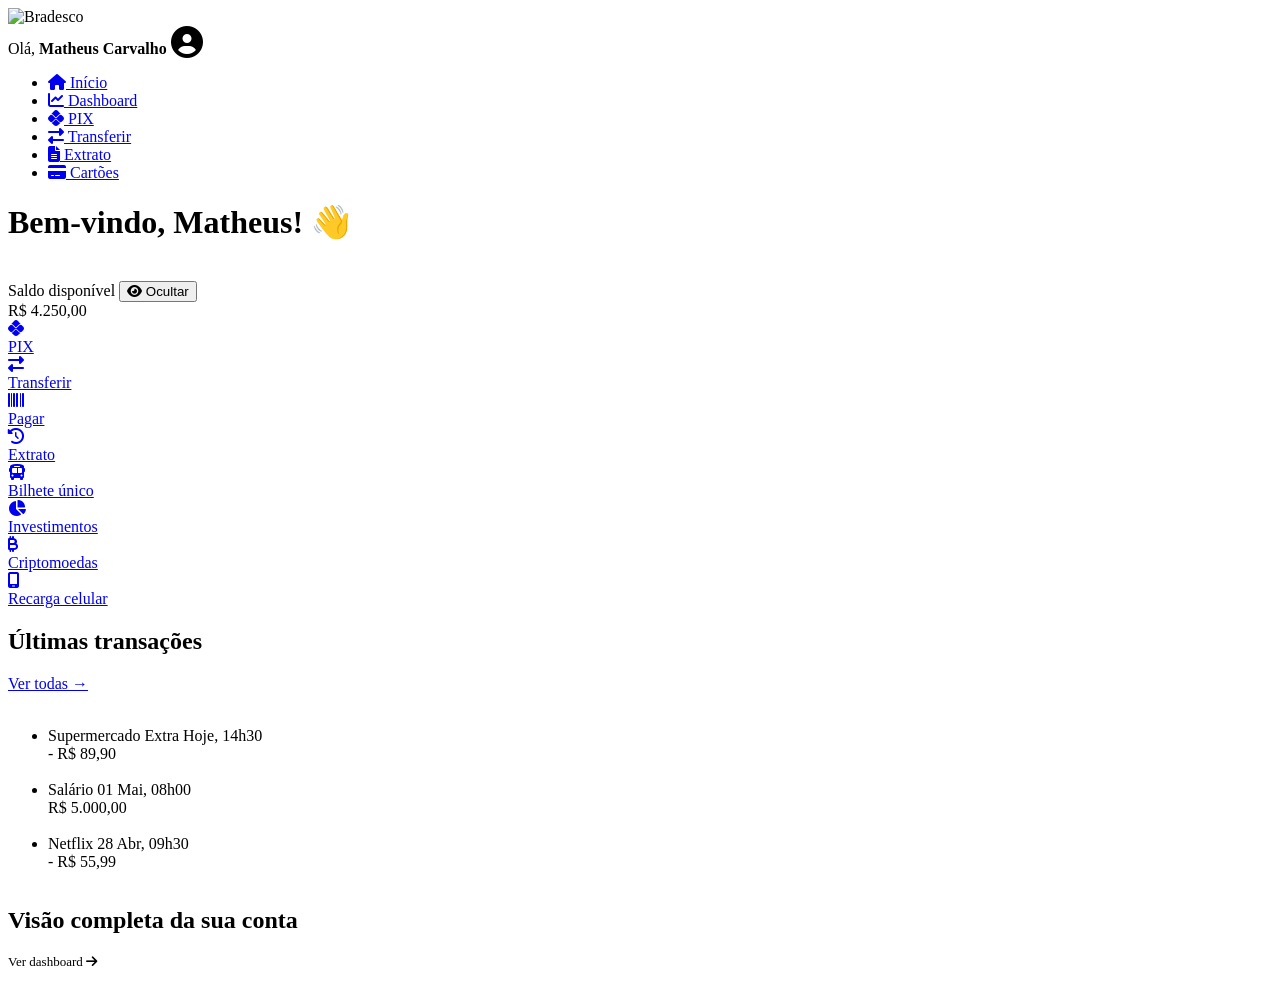
==== commit 00122642: "feat: atualiza páginas do projeto" ====
--- a/index.html
+++ b/index.html
@@ -5,7 +5,7 @@
     <meta charset="UTF-8">
     <meta name="viewport" content="width=device-width, initial-scale=1.0">
     <title>Bradesco | Minha conta</title>
-    <link rel="stylesheet" href="style.css">
+    <link rel="stylesheet" href="/css/style.css">
     <!-- Biblioteca para ícones -->
     <link rel="stylesheet" href="https://cdnjs.cloudflare.com/ajax/libs/font-awesome/6.5.0/css/all.min.css">
 </head>
@@ -83,7 +83,7 @@
                     <div class="atalho-icone"><i class="fa-solid fa-bus"></i></div>
                     <span>Bilhete único</span>
                 </a>
-                <a href="#" class="atalho">
+                <a href="investimento.html" class="atalho">
                     <div class="atalho-icone"><i class="fa-solid fa-chart-pie"></i></div>
                     <span>Investimentos</span>
                 </a>
@@ -144,7 +144,7 @@
 
     </div>
 
-    <script src="../js/script.js"></script>
+    <script src="/js/home.js"></script>
 </body>
 
 </html>
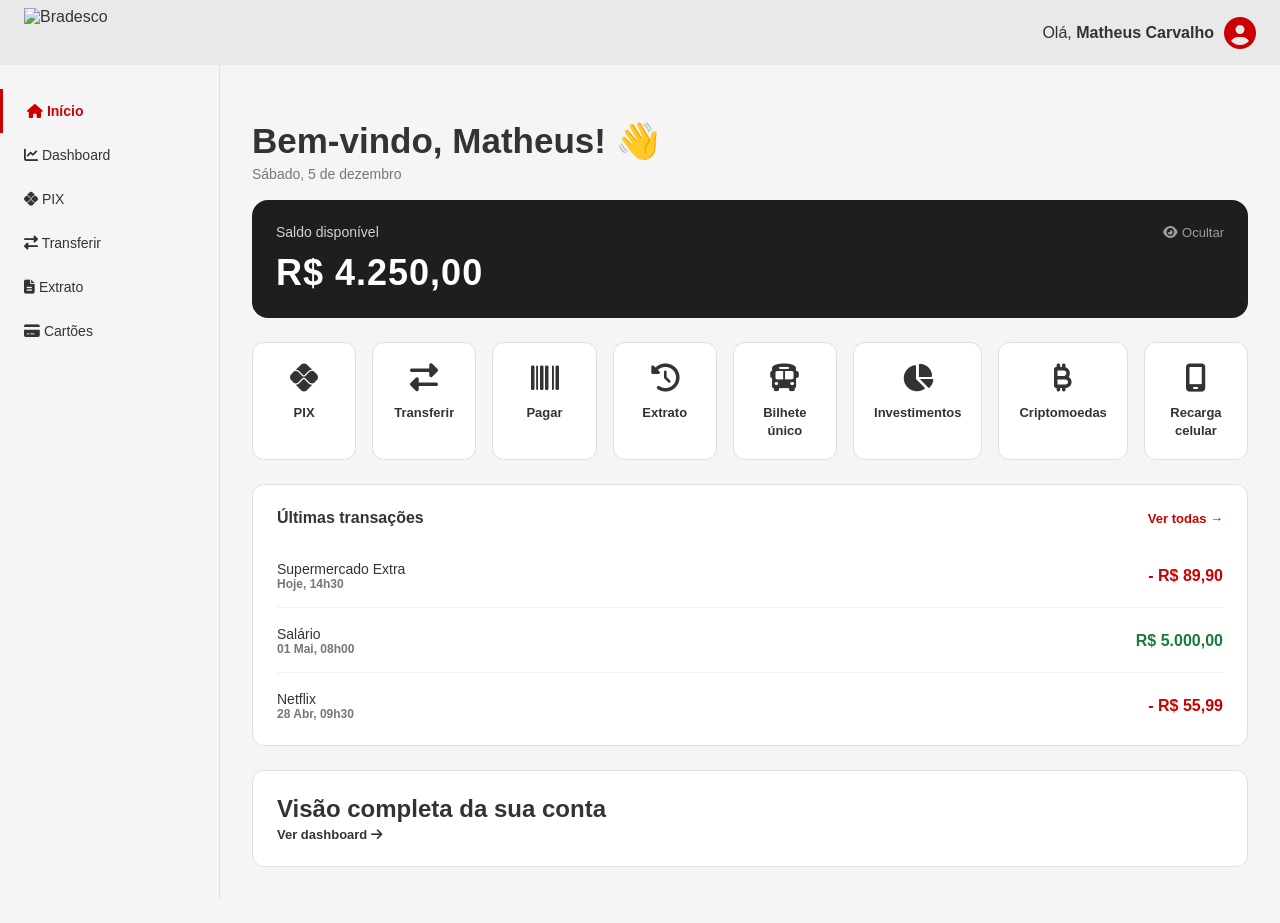
==== commit 4bf323c8: "refactor: refactoring css and js" ====
--- a/index.html
+++ b/index.html
@@ -5,7 +5,7 @@
     <meta charset="UTF-8">
     <meta name="viewport" content="width=device-width, initial-scale=1.0">
     <title>Bradesco | Minha conta</title>
-    <link rel="stylesheet" href="/css/style.css">
+    <link rel="stylesheet" href="./css/style.css">
     <!-- Biblioteca para ícones -->
     <link rel="stylesheet" href="https://cdnjs.cloudflare.com/ajax/libs/font-awesome/6.5.0/css/all.min.css">
 </head>
@@ -144,7 +144,7 @@
 
     </div>
 
-    <script src="/js/home.js"></script>
+    <script src="./js/home.js"></script>
 </body>
 
 </html>
--- a/css/style.css
+++ b/css/style.css
@@ -0,0 +1,2188 @@
+* {
+    margin: 0;
+    padding: 0;
+    box-sizing: border-box;
+    /* Faz o tamanho dos elementos se comportar de forma previsível */
+}
+
+/* Variáveis */
+:root {
+    --vermelho: #CC0000;
+    --vermelho-escuro: #990000;
+    --fundo: #F5F5F5;
+    --branco: #FFFFFF;
+    --texto: #333333;
+    --texto-claro: #777777;
+    --sidebar-largura: 220px;
+    --header-altura: 65px;
+}
+
+body {
+    font-family: 'Segoe UI', sans-serif;
+    background-color: var(--fundo);
+    color: var(--texto);
+}
+
+.header {
+    position: fixed;
+    /* Fica no topo mesmo ao rolar a página */
+    top: 0;
+    left: 0;
+    width: 100%;
+    height: var(--header-altura);
+    background-color: #e9e9e9;
+    display: flex;
+    align-items: center;
+    /* Centraliza verticalmente */
+    justify-content: space-between;
+    /* Joga logo pra esquerda e usuário pra direita */
+    padding: 0 24px;
+    z-index: 100;
+    /* Garante que o header fica na frente de tudo */
+}
+
+.header-usuario {
+    display: flex;
+    align-items: center;
+    gap: 10px;
+    color: var(--texto);
+}
+
+.header-usuario i {
+    color: var(--vermelho);
+}
+
+.bradesco-logo img {
+    height: 50px;
+    object-fit: contain;
+    /* garante que a logo não distorce */
+    display: block;
+    /* Remove um espaço invisível que o HTML coloca embaixo das imagens por padrão */
+}
+
+.container {
+    display: flex;
+    margin-top: var(--header-altura);
+    min-height: calc(100vh - var(--header-altura));
+    /* Calcula altura dinâmica: tela inteira menos o header */
+}
+
+/* Configurações do menu lateral */
+.sidebar {
+    position: fixed;
+    /* Sidebar fica fixa ao rolar a página, igual ao header */
+    top: var(--header-altura);
+    left: 0;
+    width: var(--sidebar-largura);
+    height: calc(100vh - var(--header-altura));
+    border-right: 1px solid #E0E0E0;
+    padding-top: 24px;
+}
+
+.sidebar ul {
+    list-style: none;
+}
+
+.sidebar ul li a {
+    display: block;
+    padding: 14px 24px;
+    color: var(--texto);
+    text-decoration: none;
+    font-size: 14px;
+    transition: background 0.2;
+}
+
+.sidebar ul li a:hover {
+    background-color: #F5F5F5;
+    color: var(--vermelho);
+}
+
+.sidebar ul li.ativo a {
+    color: var(--vermelho);
+    font-weight: bold;
+    border-left: 3px solid var(--vermelho);
+    /* A barrinha vermelha no item ativo da sidebar */
+}
+
+/* Fim das configurações do menu lateral */
+
+.main-content {
+    margin-left: var(--sidebar-largura);
+    padding: 32px;
+    flex: 1;
+    /* O conteúdo ocupa todo o espaço restante */
+}
+
+/* Saudação */
+.saudacao {
+    margin-top: 24px;
+}
+
+.saudacao h1 {
+    font-size: 35px;
+    color: var(--texto);
+}
+
+.saudacao p {
+    color: var(--texto-claro);
+    margin-top: 4px;
+    font-size: 14px;
+}
+
+/* Card de saldo */
+.card-saldo {
+    background-color: #1e1e1e;
+    color: var(--branco);
+    border-radius: 16px;
+    padding: 24px;
+    margin-bottom: 24px;
+}
+
+.card-saldo-topo {
+    display: flex;
+    justify-content: space-between;
+    align-items: center;
+    margin-bottom: 12px;
+    font-size: 14px;
+    opacity: 0.8;
+}
+
+.card-saldo-topo button {
+    background: none;
+    border: none;
+    color: var(--branco);
+    cursor: pointer;
+    font-size: 13px;
+    opacity: 0.7;
+}
+
+.card-saldo-topo button:hover {
+    opacity: 1;
+}
+
+.card-saldo-valor {
+    font-size: 36px;
+    font-weight: bold;
+    letter-spacing: 1px;
+}
+
+/* Atalhos */
+.atalhos {
+    display: flex;
+    gap: 16px;
+    margin-bottom: 24px;
+}
+
+.atalho {
+    flex: 1;
+    background-color: var(--branco);
+    border-radius: 12px;
+    padding: 20px;
+    text-align: center;
+    text-decoration: none;
+    color: var(--texto);
+    transition: transform 0.9s, box-shadow 0.9;
+    border: 1px solid #e0e0e0;
+}
+
+.atalho:hover {
+    transform: translateY(-3px);
+    box-shadow: 0 6px 16px rbga(0, 0, 0, 0.08);
+}
+
+.atalho-icone {
+    font-size: 28px;
+    margin-bottom: 8px;
+}
+
+.atalho span {
+    font-size: 13px;
+    font-weight: bold;
+}
+
+/* Card genérico */
+.card {
+    background-color: var(--branco);
+    border-radius: 12px;
+    padding: 24px;
+    border: 1px solid #e0e0e0;
+    margin-bottom: 24px;
+}
+
+.card-cabecalho {
+    display: flex;
+    justify-content: space-between;
+    align-items: center;
+    margin-bottom: 16px;
+}
+
+.card-cabecalho h2 {
+    font-size: 16px;
+    font-weight: 600;
+}
+
+.card-cabecalho a {
+    font-size: 13px;
+    color: var(--vermelho);
+    text-decoration: none;
+}
+
+/* Transações */
+.transacao {
+    display: flex;
+    justify-content: space-between;
+    align-items: center;
+    padding-bottom: 16px;
+    border-bottom: 1px solid #f0f0f0;
+}
+
+.transacao:last-child {
+    border-bottom: none;
+    padding-bottom: 0;
+}
+
+.transacao-info {
+    display: flex;
+    flex-direction: column;
+    gap: 0;
+}
+
+.transacao-nome {
+    font-size: 14px;
+    font-weight: 500;
+}
+
+.transacao-data {
+    font-size: 12px;
+    color: var(--texto-claro);
+}
+
+.transacao.valor {
+    font-weight: 600;
+    font-size: 15px;
+}
+
+.positivo {
+    color: #1A7A3C;
+}
+
+.negativo {
+    color: #CC0000;
+}
+
+
+.btn-vermelho {
+    background-color: var(--vermelho);
+    color: var(--branco);
+    padding: 10px 20px;
+    border-radius: 8px;
+    text-decoration: none;
+    font-size: 14px;
+    font-weight: 600;
+    transition: background 0.2s;
+}
+
+.btn-vermelho:hover {
+    background-color: var(--vermelho-escuro);
+}
+
+/* Dashboard */
+.dashboard-linha {
+    display: flex;
+    gap: 24px;
+    align-items: flex-start;
+}
+
+.dashboard-grafico {
+    flex: 2;
+}
+
+.dashboard-lateral {
+    flex: 1;
+    display: flex;
+    flex-direction: column;
+    gap: 24px;
+}
+
+.card-cartao {
+    background: linear-gradient(135deg, #1a1a1a, #3a3a3a);
+    border-radius: 16px;
+    padding: 24px;
+    color: var(--branco);
+    display: flex;
+    flex-direction: column;
+    gap: 20px;
+}
+
+.cartao-topo {
+    display: flex;
+    justify-content: space-between;
+    align-items: center;
+}
+
+.cartao-bandeira {
+    font-size: 18px;
+    font-weight: 900;
+    letter-spacing: 2px;
+    color: var(--branco);
+}
+
+.cartao-numero {
+    font-size: 18px;
+    letter-spacing: 3px;
+}
+
+.cartao-rodape {
+    display: flex;
+    justify-content: space-between;
+}
+
+.cartao-label {
+    display: block;
+    font-size: 10px;
+    opacity: 0.6;
+    text-transform: uppercase;
+    margin-bottom: 2px;
+}
+
+.cartao-dado {
+    font-size: 13px;
+    font-weight: 600;
+}
+
+.dashboard-resumo {
+    display: flex;
+    gap: 16px;
+    margin-bottom: 24px;
+}
+
+.card {
+    font-weight: bold;
+}
+
+.card-resumo {
+    flex: 1;
+    background-color: var(--branco);
+    border-radius: 12px;
+    padding: 20px;
+    border: 1px solid #E0E0E0;
+    display: flex;
+    align-items: center;
+    gap: 16px;
+}
+
+.card-resumo-icone {
+    font-size: 24px;
+    color: var(--vermelho);
+    background-color: #FFF0F0;
+    width: 48px;
+    height: 48px;
+    border-radius: 12px;
+    display: flex;
+    align-items: center;
+    justify-content: center;
+    flex-shrink: 0;
+}
+
+.card-resumo-label {
+    font-size: 12px;
+    color: var(--texto-claro);
+}
+
+.card-resumo-valor {
+    font-size: 16px;
+    font-weight: 700;
+    margin-top: 4px;
+    color: var(--texto);
+}
+
+/* Por categoria */
+.categorias {
+    list-style: none;
+    display: flex;
+    flex-direction: column;
+    gap: 16px;
+}
+
+.categoria {
+    display: flex;
+    align-items: center;
+    gap: 12px;
+}
+
+.categoria-info {
+    display: flex;
+    align-items: center;
+    gap: 8px;
+    width: 110px;
+    font-size: 13px;
+}
+
+.categoria-info i {
+    color: var(--vermelho);
+    width: 16px;
+}
+
+.categoria-barra-container {
+    flex: 1;
+    background-color: #F0F0F0;
+    border-radius: 99px;
+    height: 8px;
+}
+
+.categoria-barra {
+    height: 8px;
+    background-color: var(--vermelho);
+    border-radius: 99px;
+}
+
+.categoria-valor {
+    font-size: 13px;
+    font-weight: 600;
+    width: 60px;
+    text-align: right;
+}
+
+/*RECHARGE.HTML*/
+
+.aguardando-aprovacao {
+    color: #FF8C00;
+    font-weight: 600;
+}
+
+.recharge-container {
+    display: flex;
+    gap: 32px;
+    margin-top: 24px;
+}
+
+.recharge-form {
+    flex: 1;
+}
+
+.recharge-sidebar {
+    width: 300px;
+}
+
+.form-grupo {
+    margin-bottom: 20px;
+}
+
+.form-label {
+    display: block;
+    font-size: 14px;
+    font-weight: 600;
+    color: var(--texto);
+    margin-bottom: 8px;
+}
+
+.form-input {
+    width: 100%;
+    padding: 12px 14px;
+    border: 1px solid #e0e0e0;
+    border-radius: 8px;
+    font-size: 14px;
+    font-family: 'Segoe UI', sans-serif;
+    transition: border-color 0.2s;
+}
+
+.form-input:focus {
+    outline: none;
+    border-color: var(--vermelho);
+    box-shadow: 0 0 0 3px rgba(204, 0, 0, 0.1);
+}
+
+.form-input.ativo {
+    border-color: var(--vermelho);
+    background-color: #fff5f5;
+}
+
+.form-input.erro {
+    border-color: #d32f2f;
+    background-color: #ffebee;
+}
+
+.form-erro {
+    display: none;
+    color: #d32f2f;
+    font-size: 12px;
+    margin-top: 4px;
+    font-weight: 500;
+}
+
+.form-erro.ativo {
+    display: block;
+}
+
+.operadoras {
+    display: grid;
+    grid-template-columns: 1fr 1fr;
+    gap: 12px;
+    margin-bottom: 20px;
+}
+
+.operadora-btn {
+    padding: 14px;
+    border: 2px solid #e0e0e0;
+    border-radius: 8px;
+    background-color: var(--branco);
+    cursor: pointer;
+    text-align: center;
+    font-size: 13px;
+    font-weight: 600;
+    transition: all 0.2s;
+    color: var(--texto);
+}
+
+.operadora-btn:hover {
+    border-color: var(--vermelho);
+    color: var(--vermelho);
+}
+
+.operadora-btn.ativo {
+    background-color: var(--vermelho);
+    border-color: var(--vermelho);
+    color: var(--branco);
+}
+
+.valores-rapidos {
+    display: grid;
+    grid-template-columns: repeat(3, 1fr);
+    gap: 8px;
+    margin-bottom: 20px;
+}
+
+.valor-btn {
+    padding: 10px;
+    border: 1px solid #e0e0e0;
+    border-radius: 6px;
+    background-color: var(--branco);
+    cursor: pointer;
+    font-size: 12px;
+    font-weight: 600;
+    transition: all 0.2s;
+    color: var(--texto);
+}
+
+.valor-btn:hover {
+    border-color: var(--vermelho);
+    color: var(--vermelho);
+}
+
+.valor-btn.selecionado {
+    background-color: var(--vermelho);
+    border-color: var(--vermelho);
+    color: var(--branco);
+}
+
+.resumo-card {
+    background-color: #f9f9f9;
+    border-radius: 12px;
+    padding: 20px;
+    border: 1px solid #e0e0e0;
+    margin-bottom: 20px;
+}
+
+.resumo-item {
+    display: flex;
+    justify-content: space-between;
+    margin-bottom: 12px;
+    font-size: 14px;
+}
+
+.resumo-item:last-child {
+    margin-bottom: 0;
+    padding-top: 12px;
+    border-top: 1px solid #e0e0e0;
+    font-weight: 600;
+    color: var(--vermelho);
+}
+
+.resumo-label {
+    color: var(--texto-claro);
+}
+
+.btns-acao {
+    display: flex;
+    gap: 12px;
+}
+
+.btn {
+    flex: 1;
+    padding: 14px;
+    border: none;
+    border-radius: 8px;
+    font-size: 14px;
+    font-weight: 600;
+    cursor: pointer;
+    transition: all 0.2s;
+}
+
+.btn-primario {
+    background-color: var(--vermelho);
+    color: var(--branco);
+}
+
+.btn-primario:hover:not(:disabled) {
+    background-color: var(--vermelho-escuro);
+    transform: translateY(-2px);
+    box-shadow: 0 4px 12px rgba(204, 0, 0, 0.2);
+}
+
+.btn-primario:disabled {
+    background-color: #ccc;
+    cursor: not-allowed;
+}
+
+.btn-secundario {
+    background-color: var(--branco);
+    color: var(--vermelho);
+    border: 2px solid var(--vermelho);
+}
+
+.btn-secundario:hover {
+    background-color: #fff5f5;
+}
+
+.info-box {
+    background-color: #fffbf0;
+    border-left: 4px solid #ff9800;
+    padding: 16px;
+    border-radius: 4px;
+    margin-bottom: 20px;
+    font-size: 13px;
+    color: var(--texto);
+}
+
+.info-box i {
+    color: #ff9800;
+    margin-right: 8px;
+}
+
+.sucesso-modal,
+.processamento-modal {
+    display: none;
+    position: fixed;
+    top: 0;
+    left: 0;
+    right: 0;
+    bottom: 0;
+    background-color: rgba(0, 0, 0, 0.5);
+    z-index: 1000;
+    justify-content: center;
+    align-items: center;
+}
+
+.sucesso-modal.ativo,
+.processamento-modal.ativo {
+    display: flex;
+}
+
+.sucesso-conteudo,
+.processamento-conteudo {
+    background-color: var(--branco);
+    border-radius: 16px;
+    padding: 40px;
+    text-align: center;
+    max-width: 450px;
+    box-shadow: 0 10px 40px rgba(0, 0, 0, 0.2);
+}
+
+.sucesso-icone {
+    font-size: 64px;
+    color: #1A7A3C;
+    margin-bottom: 16px;
+}
+
+.processamento-icone {
+    font-size: 64px;
+    color: #ff9800;
+    margin-bottom: 16px;
+    animation: pulse 2s infinite;
+}
+
+@keyframes pulse {
+
+    0%,
+    100% {
+        opacity: 1;
+    }
+
+    50% {
+        opacity: 0.6;
+    }
+}
+
+.sucesso-titulo,
+.processamento-titulo {
+    font-size: 24px;
+    font-weight: 700;
+    color: var(--texto);
+    margin-bottom: 8px;
+}
+
+.sucesso-descricao,
+.processamento-descricao {
+    font-size: 14px;
+    color: var(--texto-claro);
+    margin-bottom: 24px;
+}
+
+.sucesso-detalhes {
+    background-color: #f5f5f5;
+    border-radius: 8px;
+    padding: 16px;
+    margin-bottom: 24px;
+    text-align: left;
+}
+
+.detalhe-linha {
+    display: flex;
+    justify-content: space-between;
+    margin-bottom: 8px;
+    font-size: 13px;
+}
+
+.detalhe-linha:last-child {
+    margin-bottom: 0;
+}
+
+.detalhe-label {
+    color: var(--texto-claro);
+}
+
+.detalhe-valor {
+    font-weight: 600;
+    color: var(--texto);
+}
+
+.processamento-info {
+    background-color: #fffbf0;
+    border-left: 4px solid #ff9800;
+    padding: 16px;
+    border-radius: 4px;
+    margin-bottom: 24px;
+    font-size: 13px;
+    color: var(--texto);
+    text-align: left;
+}
+
+.processamento-info i {
+    color: #ff9800;
+    margin-right: 8px;
+}
+
+.processamento-celular {
+    background-color: #f5f5f5;
+    border-radius: 8px;
+    padding: 16px;
+    margin-bottom: 24px;
+    font-size: 16px;
+    font-weight: 600;
+    color: var(--vermelho);
+}
+
+@media (max-width: 768px) {
+    .recharge-container {
+        flex-direction: column;
+    }
+
+    .recharge-sidebar {
+        width: 100%;
+    }
+
+    .operadoras {
+        grid-template-columns: repeat(2, 1fr);
+    }
+
+    .valores-rapidos {
+        grid-template-columns: repeat(2, 1fr);
+    }
+}
+
+/*EXTRACT.HTML*/
+.extrato-filtros {
+    display: flex;
+    gap: 16px;
+    margin-bottom: 24px;
+    flex-wrap: wrap;
+    align-items: center;
+}
+
+.filtro-grupo {
+    display: flex;
+    gap: 8px;
+    align-items: center;
+}
+
+.filtro-grupo label {
+    font-size: 14px;
+    font-weight: 600;
+    color: var(--texto);
+}
+
+.filtro-grupo input[type="date"],
+.filtro-grupo select {
+    padding: 10px 12px;
+    border: 1px solid #E0E0E0;
+    border-radius: 8px;
+    font-size: 13px;
+    font-family: inherit;
+    background-color: var(--branco);
+    color: var(--texto);
+    cursor: pointer;
+}
+
+.filtro-grupo input[type="date"]:focus,
+.filtro-grupo select:focus {
+    outline: none;
+    border-color: var(--vermelho);
+    box-shadow: 0 0 0 2px rgba(204, 0, 0, 0.1);
+}
+
+.extrato-acoes {
+    display: flex;
+    gap: 12px;
+    margin-left: auto;
+}
+
+.btn-acao {
+    background-color: var(--branco);
+    color: var(--texto);
+    border: 1px solid #E0E0E0;
+    padding: 10px 16px;
+    border-radius: 8px;
+    font-size: 13px;
+    font-weight: 600;
+    cursor: pointer;
+    transition: all 0.2s;
+    display: flex;
+    align-items: center;
+    gap: 6px;
+}
+
+.btn-acao:hover {
+    background-color: #F5F5F5;
+    border-color: var(--vermelho);
+    color: var(--vermelho);
+}
+
+.extrato-resumo {
+    display: flex;
+    gap: 16px;
+    margin-bottom: 24px;
+}
+
+.resumo-card {
+    flex: 1;
+    background-color: var(--branco);
+    border-radius: 12px;
+    padding: 20px;
+    border: 1px solid #E0E0E0;
+}
+
+.resumo-label {
+    font-size: 12px;
+    color: var(--texto-claro);
+    text-transform: uppercase;
+    font-weight: 600;
+    margin-bottom: 8px;
+}
+
+.resumo-valor {
+    font-size: 20px;
+    font-weight: 700;
+}
+
+.extrato-lista {
+    background-color: var(--branco);
+    border-radius: 12px;
+    border: 1px solid #E0E0E0;
+    overflow: hidden;
+}
+
+.extrato-tabela {
+    width: 100%;
+    border-collapse: collapse;
+}
+
+.extrato-tabela thead {
+    background-color: #F9F9F9;
+    border-bottom: 1px solid #E0E0E0;
+}
+
+.extrato-tabela th {
+    padding: 16px;
+    text-align: left;
+    font-size: 12px;
+    font-weight: 700;
+    text-transform: uppercase;
+    color: var(--texto-claro);
+}
+
+.extrato-tabela tbody tr {
+    border-bottom: 1px solid #F0F0F0;
+    transition: background-color 0.2s;
+}
+
+.extrato-tabela tbody tr:hover {
+    background-color: #FAFAFA;
+}
+
+.extrato-tabela td {
+    padding: 16px;
+    font-size: 14px;
+    color: var(--texto);
+}
+
+.transacao-descricao {
+    font-weight: 500;
+    margin-bottom: 4px;
+}
+
+.transacao-categoria {
+    font-size: 12px;
+    color: var(--texto-claro);
+}
+
+.extrato-valor {
+    font-weight: 600;
+    text-align: right;
+}
+
+.paginacao {
+    display: flex;
+    justify-content: center;
+    align-items: center;
+    gap: 8px;
+    padding: 24px;
+    background-color: var(--branco);
+    border-top: 1px solid #E0E0E0;
+}
+
+.paginacao button {
+    padding: 8px 12px;
+    border: 1px solid #E0E0E0;
+    background-color: var(--branco);
+    border-radius: 6px;
+    cursor: pointer;
+    font-size: 13px;
+    transition: all 0.2s;
+}
+
+.paginacao button:hover {
+    border-color: var(--vermelho);
+    color: var(--vermelho);
+}
+
+.paginacao button.ativo {
+    background-color: var(--vermelho);
+    color: var(--branco);
+    border-color: var(--vermelho);
+}
+
+.paginacao button:disabled {
+    opacity: 0.5;
+    cursor: not-allowed;
+}
+
+.extrato-info {
+    font-size: 12px;
+    color: var(--texto-claro);
+    padding: 16px;
+    text-align: center;
+}
+
+/* Tranferência */
+.etapas-indicador {
+    display: flex;
+    align-items: center;
+    margin-bottom: 24px;
+}
+
+.etapa-item {
+    display: flex;
+    flex-direction: column;
+    align-items: center;
+    gap: 6px;
+}
+
+.etapa-numero {
+    width: 36px;
+    height: 36px;
+    border-radius: 50%;
+    background-color: #E0E0E0;
+    color: var(--texto-claro);
+    display: flex;
+    align-items: center;
+    justify-content: center;
+    font-weight: 700;
+    font-size: 14px;
+    transition: all 0.3s;
+}
+
+.etapa-item span {
+    font-size: 12px;
+    color: var(--texto-claro);
+    font-weight: 500;
+}
+
+.etapa-item.ativa .etapa-numero {
+    background-color: var(--vermelho);
+    color: var(--branco);
+}
+
+.etapa-item.ativa span {
+    color: var(--vermelho);
+    font-weight: 700;
+}
+
+.etapa-item.concluida .etapa-numero {
+    background-color: #1A7A3C;
+    color: var(--branco);
+}
+
+.etapa-linha {
+    flex: 1;
+    height: 2px;
+    background-color: #E0E0E0;
+    margin: 0 8px;
+    margin-bottom: 20px;
+    transition: background-color 0.3s;
+}
+
+.etapa-linha.concluida {
+    background-color: #1A7A3C;
+}
+
+.tipo-grid {
+    display: grid;
+    grid-template-columns: 1fr 1fr;
+    gap: 16px;
+    margin-bottom: 24px;
+}
+
+.tipo-btn {
+    display: flex;
+    flex-direction: column;
+    align-items: flex-start;
+    gap: 6px;
+    padding: 20px;
+    border: 2px solid #E0E0E0;
+    border-radius: 12px;
+    background-color: var(--branco);
+    cursor: pointer;
+    text-align: left;
+    transition: all 0.2s;
+}
+
+.tipo-btn i {
+    font-size: 22px;
+    color: var(--texto-claro);
+    margin-bottom: 4px;
+}
+
+.tipo-btn strong {
+    font-size: 15px;
+    color: var(--texto);
+}
+
+.tipo-btn span {
+    font-size: 12px;
+    color: var(--texto-claro);
+    line-height: 1.4;
+}
+
+.tipo-btn:hover {
+    border-color: var(--vermelho);
+}
+
+.tipo-btn:hover i {
+    color: var(--vermelho);
+}
+
+.tipo-btn.selecionado {
+    border-color: var(--vermelho);
+    background-color: #FFF5F5;
+}
+
+.tipo-btn.selecionado i,
+.tipo-btn.selecionado strong {
+    color: var(--vermelho);
+}
+
+.etapa-acoes {
+    display: flex;
+    justify-content: space-between;
+    align-items: center;
+    margin-top: 24px;
+    padding-top: 24px;
+    border-top: 1px solid #F0F0F0;
+}
+
+.confirmacao-resumo {
+    background-color: #F9F9F9;
+    border-radius: 12px;
+    padding: 20px;
+    margin-bottom: 8px;
+    display: flex;
+    flex-direction: column;
+    gap: 0;
+}
+
+.confirmacao-linha {
+    display: flex;
+    justify-content: space-between;
+    align-items: center;
+    padding: 14px 0;
+    border-bottom: 1px solid #EFEFEF;
+}
+
+.confirmacao-linha:last-child {
+    border-bottom: none;
+}
+
+.confirmacao-linha.destaque {
+    margin-top: 4px;
+}
+
+.confirmacao-label {
+    font-size: 13px;
+    color: var(--texto-claro);
+}
+
+.confirmacao-valor {
+    font-size: 14px;
+    font-weight: 600;
+    color: var(--texto);
+}
+
+.confirmacao-linha.destaque .confirmacao-valor {
+    font-size: 20px;
+}
+
+/* BILHETE UNICO SP */
+
+.cartoes-salvos {
+    display: flex;
+    flex-direction: column;
+    gap: 10px;
+    margin-bottom: 12px;
+}
+
+.cartao-salvo-btn {
+    display: flex;
+    align-items: center;
+    gap: 14px;
+    padding: 14px 16px;
+    border: 2px solid #E0E0E0;
+    border-radius: 10px;
+    background-color: var(--branco);
+    cursor: pointer;
+    text-align: left;
+    transition: all 0.2s;
+    width: 100%;
+}
+
+.cartao-salvo-btn i {
+    font-size: 22px;
+    color: var(--texto-claro);
+}
+
+.cartao-salvo-btn div {
+    display: flex;
+    flex-direction: column;
+    gap: 2px;
+}
+
+.cartao-salvo-btn strong {
+    font-size: 14px;
+    color: var(--texto);
+}
+
+.cartao-salvo-btn span {
+    font-size: 12px;
+    color: var(--texto-claro);
+}
+
+.cartao-salvo-btn:hover {
+    border-color: var(--vermelho);
+}
+
+.cartao-salvo-btn:hover i {
+    color: var(--vermelho);
+}
+
+.cartao-salvo-btn.selecionado {
+    border-color: var(--vermelho);
+    background-color: #FFF5F5;
+}
+
+.cartao-salvo-btn.selecionado i {
+    color: var(--vermelho);
+}
+
+.novo-cartao-toggle {
+    margin-bottom: 12px;
+}
+
+.btn-link {
+    background: none;
+    border: none;
+    color: var(--vermelho);
+    cursor: pointer;
+    font-size: 13px;
+    font-weight: 600;
+    padding: 0;
+    display: flex;
+    align-items: center;
+    gap: 6px;
+}
+
+.btn-link:hover {
+    text-decoration: underline;
+}
+
+/* CARTÕES DE DEBITO E CREDITO */
+.secao-cartoes-container {
+    margin-top: 30px;
+    border-top: 2px dashed #eef0f2;
+    padding-top: 20px;
+}
+
+.cartoes-grid {
+    display: grid;
+    grid-template-columns: 2fr 1fr;
+    gap: 20px;
+    margin-top: 20px;
+    align-items: start;
+}
+
+.cartoes-abas {
+    display: flex;
+    gap: 10px;
+    margin-bottom: 20px;
+}
+
+.aba-btn {
+    background-color: #fff;
+    border: 1px solid #dcdfe3;
+    padding: 12px 20px;
+    border-radius: 6px;
+    cursor: pointer;
+    font-weight: 600;
+    color: #666;
+    display: flex;
+    align-items: center;
+    gap: 8px;
+    transition: all 0.2s;
+}
+
+.aba-btn.ativa {
+    border-color: #cc092f;
+    color: #cc092f;
+    background-color: #fff5f6;
+}
+
+/* Designs dos Cartões */
+.cartao-design-base {
+    color: white;
+    padding: 25px;
+    border-radius: 15px;
+    height: 180px;
+    display: flex;
+    flex-direction: column;
+    justify-content: space-between;
+    position: relative;
+    overflow: hidden;
+    transition: all 0.3s ease;
+}
+
+.cartao-visa-design {
+    background: linear-gradient(135deg, #cc092f 0%, #8a001a 100%);
+    box-shadow: 0 6px 12px rgba(204, 9, 47, 0.25);
+}
+
+.cartao-master-design {
+    background: linear-gradient(135deg, #2c3e50 0%, #0f172a 100%);
+    box-shadow: 0 6px 12px rgba(0, 0, 0, 0.25);
+}
+
+/* Estado de Bloqueio do Cartão */
+.cartao-design-base.bloqueado {
+    filter: grayscale(1) opacity(0.6);
+}
+
+.cartao-bloqueado-overlay {
+    position: absolute;
+    top: 0;
+    left: 0;
+    width: 100%;
+    height: 100%;
+    background: rgba(0, 0, 0, 0.4);
+    display: none;
+    align-items: center;
+    justify-content: center;
+    font-weight: bold;
+    font-size: 18px;
+    letter-spacing: 1px;
+}
+
+.cartao-design-base.bloqueado .cartao-bloqueado-overlay {
+    display: flex;
+}
+
+/* Controles de Segurança */
+.cartao-controles {
+    display: flex;
+    justify-content: space-between;
+    align-items: center;
+    background: #f8f9fa;
+    padding: 12px;
+    border-radius: 8px;
+    margin-bottom: 15px;
+}
+
+.switch {
+    position: relative;
+    display: inline-block;
+    width: 44px;
+    height: 24px;
+}
+
+.switch input {
+    display: none;
+}
+
+.slider {
+    position: absolute;
+    cursor: pointer;
+    top: 0;
+    left: 0;
+    right: 0;
+    bottom: 0;
+    background-color: #ccc;
+    transition: .3s;
+    border-radius: 24px;
+}
+
+.slider:before {
+    position: absolute;
+    content: "";
+    height: 16px;
+    width: 16px;
+    left: 4px;
+    bottom: 4px;
+    background-color: white;
+    transition: .3s;
+    border-radius: 50%;
+}
+
+input:checked+.slider {
+    background-color: #cc092f;
+}
+
+input:checked+.slider:before {
+    transform: translateX(20px);
+}
+
+/* Limites e Faturas */
+.limite-container {
+    background-color: #f8f9fa;
+    border-radius: 8px;
+    padding: 15px;
+    margin-top: 15px;
+}
+
+.limite-valores {
+    display: flex;
+    justify-content: space-between;
+    margin-bottom: 10px;
+    font-size: 14px;
+}
+
+.btn-limite {
+    background-color: #cc092f;
+    color: white;
+    border: none;
+    padding: 10px 15px;
+    border-radius: 6px;
+    cursor: pointer;
+    font-weight: bold;
+    width: 100%;
+    margin-top: 10px;
+}
+
+.btn-limite:disabled {
+    background-color: #dcdfe3;
+    color: #999;
+    cursor: not-allowed;
+    border: none !important;
+}
+
+/* Modais */
+.modal-overlay {
+    position: fixed;
+    top: 0;
+    left: 0;
+    width: 100%;
+    height: 100%;
+    background: rgba(0, 0, 0, 0.5);
+    display: none;
+    align-items: center;
+    justify-content: center;
+    z-index: 9999;
+}
+
+.modal-overlay.ativo {
+    display: flex;
+}
+
+.modal-card {
+    background: white;
+    padding: 25px;
+    border-radius: 10px;
+    width: 100%;
+    max-width: 400px;
+    box-shadow: 0 4px 15px rgba(0, 0, 0, 0.2);
+}
+
+.modal-botoes {
+    display: flex;
+    justify-content: flex-end;
+    gap: 10px;
+    margin-top: 20px;
+}
+
+.btn-secundario {
+    background: #e0e0e0;
+    border: none;
+    padding: 10px 15px;
+    border-radius: 6px;
+    cursor: pointer;
+}
+
+@media (max-width: 768px) {
+    .cartoes-grid {
+        grid-template-columns: 1fr;
+    }
+}
+
+/* CARTÕES DE PAGAMENTO */
+
+/* --- Título da seção --- */
+.cartoes-titulo-bloco {
+    background: transparent;
+    box-shadow: none;
+    border: none;
+    padding: 0;
+    margin-bottom: 0;
+}
+ 
+.cartoes-titulo-bloco h2 {
+    font-size: 20px;
+    color: var(--texto);
+}
+ 
+.cartoes-subtitulo {
+    color: var(--texto-claro);
+    font-size: 13px;
+    margin-top: 4px;
+}
+ 
+/* --- Abas de seleção de cartão --- */
+.cartoes-abas {
+    display: flex;
+    gap: 10px;
+    margin-top: 15px;
+    margin-bottom: 20px;
+}
+ 
+.aba-btn--virtual {
+    margin-left: auto;
+    border-color: #2e7d32;
+    color: #2e7d32;
+}
+ 
+/* --- Card sem margem superior (para o grid) --- */
+.card--sem-margem {
+    margin-top: 0;
+}
+ 
+/* --- Linhas internas do desenho do cartão --- */
+.cartao-topo-linha {
+    display: flex;
+    justify-content: space-between;
+    align-items: center;
+}
+ 
+.cartao-nome-banco {
+    font-weight: bold;
+    font-size: 14px;
+    letter-spacing: 1px;
+}
+ 
+.cartao-numero-linha {
+    font-size: 20px;
+    letter-spacing: 3px;
+    word-spacing: 5px;
+    margin: 15px 0;
+}
+ 
+.cartao-rodape-linha {
+    display: flex;
+    justify-content: space-between;
+    font-size: 12px;
+    opacity: 0.9;
+}
+ 
+/* --- Ícone de cadeado no overlay de bloqueio --- */
+.cartao-bloqueado-icone {
+    margin-right: 8px;
+}
+ 
+/* --- Label e ícone dentro dos controles do cartão --- */
+.cartao-controles-label {
+    display: flex;
+    align-items: center;
+    gap: 10px;
+}
+ 
+.icone-shield {
+    color: var(--texto-claro);
+}
+ 
+.cartao-controles-texto {
+    font-size: 14px;
+    font-weight: 600;
+    color: var(--texto);
+}
+ 
+/* --- Limite disponível em verde --- */
+.limite-disponivel {
+    color: #2e7d32;
+}
+ 
+/* --- Linha secundária do limite (total) --- */
+.limite-valores--secundario {
+    color: var(--texto-claro);
+}
+ 
+/* --- Variante outline do btn-limite (ex: Copiar Código de Barras) --- */
+.btn-limite--outline {
+    background-color: transparent;
+    border: 1px solid #cc092f;
+    color: #cc092f;
+}
+ 
+.btn-limite--outline:hover {
+    background-color: #fff5f6;
+}
+ 
+/* --- Variante auto-width do btn-limite (ex: Confirmar Ajuste no modal) --- */
+.btn-limite--auto {
+    width: auto;
+    margin-top: 0;
+}
+ 
+/* --- Corpo da fatura no painel direito --- */
+.fatura-corpo {
+    margin: 20px 0;
+}
+ 
+.fatura-label {
+    font-size: 14px;
+    color: var(--texto-claro);
+}
+ 
+.fatura-valor {
+    font-size: 32px;
+    font-weight: bold;
+    color: var(--texto);
+    margin-top: 5px;
+}
+ 
+.fatura-vencimento {
+    font-size: 13px;
+    color: #cc092f;
+    margin-top: 8px;
+}
+ 
+/* --- Status da fatura no histórico --- */
+.historico-status {
+    font-size: 13px;
+    color: var(--texto-claro);
+}
+ 
+/* --- Modal: descrição, range e valor --- */
+.modal-descricao {
+    font-size: 14px;
+    color: var(--texto-claro);
+    margin: 10px 0;
+}
+ 
+.modal-range {
+    width: 100%;
+    margin: 20px 0;
+}
+ 
+.modal-valor-display {
+    text-align: center;
+    font-size: 22px;
+    font-weight: bold;
+    color: #cc092f;
+}
+
+/* CRIPTOMOEDAS */
+
+/* --- Alerta de risco --- */
+/*.cr-risk-banner {
+    background: #FFF3CD;
+    color: #856404;
+    border-radius: 8px;
+    padding: 12px 20px;
+    font-size: 13px;
+    font-weight: 500;
+    display: flex;
+    align-items: center;
+    gap: 10px;
+    margin-bottom: 8px;
+}
+
+/* --- Cards de saldo --- */
+.cr-saldos {
+    display: flex;
+    gap: 20px;
+    margin-bottom: 24px;
+    flex-wrap: wrap;
+}
+.cr-saldos > * { min-width: 220px; }
+
+.cr-saldo-fiat,
+.cr-saldo-cripto {
+    flex: 1;
+    border-radius: 12px;
+    padding: 20px 24px;
+    min-height: 120px;
+    display: flex;
+    flex-direction: column;
+    justify-content: space-between;
+}
+.cr-saldo-fiat {
+    background: var(--branco);
+    border: 1px solid #E0E0E0;
+    border-left: 4px solid var(--vermelho);
+}
+.cr-saldo-cripto {
+    background: var(--vermelho);
+}
+.cr-saldo-topo {
+    display: flex;
+    justify-content: space-between;
+    align-items: center;
+    font-size: 13px;
+    font-weight: 600;
+    color: var(--texto-claro);
+}
+.cr-topo-branco { color: rgba(255,255,255,0.85); }
+
+.cr-saldo-valor {
+    font-size: 28px;
+    font-weight: 700;
+    color: var(--texto);
+    margin-top: 10px;
+}
+.cr-saldo-valor-branco { color: #fff; }
+
+.cr-btn-eye {
+    background: none;
+    border: none;
+    cursor: pointer;
+    color: #999;
+    font-size: 15px;
+    padding: 4px;
+    border-radius: 50%;
+    transition: 0.2s;
+    display: flex; align-items: center;
+}
+.cr-btn-eye:hover { background: rgba(0,0,0,0.06); }
+.cr-btn-eye-branco { color: rgba(255,255,255,0.7); }
+.cr-btn-eye-branco:hover { background: rgba(255,255,255,0.15); }
+
+/* Pizza */
+.cr-pizza-card {
+    flex: 1;
+    display: flex;
+    flex-direction: column;
+    justify-content: center;
+    margin-bottom: 0 !important;
+}
+.cr-titulo-pizza {
+    font-size: 14px;
+    font-weight: 600;
+    color: var(--texto);
+    margin-bottom: 8px;
+}
+.cr-pizza-container { height: 110px; width: 100%; }
+
+/* --- Layout grid principal --- */
+.cr-layout {
+    display: grid;
+    grid-template-columns: 2fr 1fr;
+    gap: 20px;
+    align-items: start;
+}
+.cr-col-main,
+.cr-col-side {
+    display: flex;
+    flex-direction: column;
+    gap: 20px;
+}
+@media (max-width: 900px) {
+    .cr-layout { grid-template-columns: 1fr; }
+}
+
+/* --- Cabeçalho do gráfico --- */
+.cr-grafico-header {
+    display: flex;
+    justify-content: space-between;
+    align-items: flex-start;
+    flex-wrap: wrap;
+    gap: 12px;
+}
+.cr-live-bar {
+    display: flex;
+    align-items: center;
+    gap: 10px;
+    margin-top: 4px;
+}
+.cr-live-preco {
+    font-size: 18px;
+    font-weight: 700;
+    color: var(--texto);
+}
+.cr-live-var {
+    font-size: 12px;
+    font-weight: 600;
+    padding: 2px 8px;
+    border-radius: 20px;
+}
+.cr-live-var.up   { background: rgba(26,122,60,0.1); color: #1A7A3C; }
+.cr-live-var.down { background: rgba(204,0,0,0.1);  color: #CC0000; }
+
+.cr-tf-filters { display: flex; gap: 6px; }
+.cr-tf-btn {
+    background: transparent;
+    border: 1px solid #E0E0E0;
+    border-radius: 4px;
+    padding: 5px 12px;
+    font-size: 12px;
+    font-weight: 600;
+    color: var(--texto-claro);
+    cursor: pointer;
+    transition: 0.2s;
+}
+.cr-tf-btn:hover { background: #f5f5f5; }
+.cr-tf-btn.cr-tf-ativo {
+    background: var(--vermelho);
+    color: #fff;
+    border-color: var(--vermelho);
+}
+.cr-chart-wrap {
+    position: relative;
+    width: 100%;
+    height: 320px;
+    margin-top: 12px;
+}
+
+/* --- Tabela de criptos --- */
+.cr-vitrine { padding: 20px; }
+.cr-vitrine-header { margin-bottom: 16px; }
+.cr-search-wrap {
+    position: relative;
+    max-width: 300px;
+}
+.cr-search-wrap i {
+    position: absolute;
+    left: 14px; top: 50%;
+    transform: translateY(-50%);
+    color: var(--texto-claro);
+    font-size: 13px;
+}
+.cr-search-wrap input { padding-left: 40px; border-radius: 99px; }
+.cr-table-wrap { overflow-x: auto; }
+.cr-table {
+    width: 100%;
+    border-collapse: collapse;
+}
+.cr-table th {
+    text-align: left;
+    padding: 10px 12px;
+    font-size: 11px;
+    font-weight: 700;
+    text-transform: uppercase;
+    color: var(--texto-claro);
+    border-bottom: 1px solid #F0F0F0;
+}
+.cr-table td {
+    padding: 14px 12px;
+    font-size: 14px;
+    color: var(--texto);
+    border-bottom: 1px solid #F8F8F8;
+    vertical-align: middle;
+}
+.cr-table tr { cursor: pointer; transition: background 0.15s; }
+.cr-table tr:hover { background: #fafafa; }
+.cr-table tr.cr-row-ativa { background: #FFF0F0; }
+.cr-right { text-align: right !important; }
+.cr-coin-info { display: flex; align-items: center; gap: 10px; }
+.cr-coin-icon {
+    width: 32px; height: 32px;
+    border-radius: 50%;
+    display: flex; align-items: center; justify-content: center;
+    font-size: 16px;
+    flex-shrink: 0;
+}
+.cr-chip {
+    display: inline-block;
+    padding: 2px 8px;
+    border-radius: 20px;
+    font-size: 12px;
+    font-weight: 600;
+}
+.cr-chip.up   { background: rgba(26,122,60,0.1); color: #1A7A3C; }
+.cr-chip.down { background: rgba(204,0,0,0.1);  color: #CC0000; }
+
+/* --- Ordens recentes --- */
+.cr-ordens {
+    list-style: none;
+    padding: 0;
+    margin: 0;
+}
+.cr-ordem-item {
+    display: flex;
+    justify-content: space-between;
+    align-items: center;
+    padding: 12px 0;
+    border-bottom: 1px solid #F5F5F5;
+    font-size: 14px;
+}
+.cr-ordem-item:last-child { border-bottom: none; }
+.cr-ordem-info { display: flex; flex-direction: column; gap: 2px; }
+.cr-ordem-nome { font-weight: 600; color: var(--texto); }
+.cr-ordem-data { font-size: 11px; color: var(--texto-claro); }
+.cr-ordem-val-pos { font-weight: 700; color: #1A7A3C; }
+.cr-ordem-val-neg { font-weight: 700; color: #CC0000; }
+.cr-ordem-vazia { font-size: 14px; color: var(--texto-claro); padding: 8px 0; }
+
+/* --- Painel de Trade --- */
+.cr-trade-card { padding: 0; overflow: hidden; }
+.cr-trade-tabs {
+    display: flex;
+    border-bottom: 1px solid #F0F0F0;
+}
+.cr-trade-tab {
+    flex: 1;
+    background: none;
+    border: none;
+    padding: 14px;
+    font-size: 14px;
+    font-weight: 600;
+    color: var(--texto-claro);
+    cursor: pointer;
+    border-bottom: 3px solid transparent;
+    transition: 0.2s;
+}
+.cr-trade-tab.cr-tab-ativo {
+    color: var(--vermelho);
+    border-bottom-color: var(--vermelho);
+}
+.cr-trade-card .card-cabecalho,
+.cr-trade-card .form-grupo,
+.cr-quick,
+.cr-tax-box,
+.cr-resultado-box,
+.cr-btn-executar { padding-left: 20px; padding-right: 20px; }
+
+.cr-quick {
+    display: flex;
+    gap: 8px;
+    margin-bottom: 16px;
+}
+.cr-quick .valor-btn { flex: 1; padding: 8px; font-size: 12px; }
+
+.cr-tax-box {
+    background: #F9F9F9;
+    border-radius: 8px;
+    padding: 14px 20px;
+    margin: 0 20px 16px;
+}
+.cr-tax-linha {
+    display: flex;
+    justify-content: space-between;
+    font-size: 13px;
+    margin-bottom: 8px;
+    color: var(--texto-claro);
+}
+.cr-tax-linha:last-child { margin-bottom: 0; }
+.cr-tax-linha strong { color: var(--texto); }
+.cr-tax-total {
+    border-top: 1px solid #E8E8E8;
+    padding-top: 8px;
+    margin-top: 8px;
+}
+.cr-neg { color: #CC0000 !important; }
+
+.cr-resultado-box {
+    background: rgba(204,0,0,0.04);
+    border: 1px solid rgba(204,0,0,0.15);
+    border-radius: 8px;
+    padding: 14px 20px;
+    margin: 0 20px 16px;
+}
+.cr-resultado-valor {
+    font-size: 22px;
+    font-weight: 700;
+    color: var(--texto);
+    margin-top: 6px;
+}
+.cr-resultado-sigla { font-size: 14px; color: var(--texto-claro); font-weight: 400; }
+
+.cr-btn-executar {
+    width: calc(100% - 40px);
+    margin: 0 20px 20px;
+    padding: 14px;
+    font-size: 15px;
+}
+
+/* --- Modal de sucesso --- */
+.cr-modal {
+    display: none;
+    position: fixed;
+    inset: 0;
+    background: rgba(0,0,0,0.5);
+    z-index: 1000;
+    justify-content: center;
+    align-items: center;
+}
+.cr-modal.ativo { display: flex; }
+.cr-modal-content {
+    background: var(--branco);
+    border-radius: 16px;
+    padding: 40px 32px;
+    text-align: center;
+    max-width: 420px;
+    width: 90%;
+    box-shadow: 0 10px 40px rgba(0,0,0,0.2);
+}
+.cr-modal-icone { font-size: 56px; color: #1A7A3C; margin-bottom: 12px; }
+.cr-modal-titulo { font-size: 22px; font-weight: 700; color: var(--texto); margin-bottom: 6px; }
+.cr-modal-desc { font-size: 13px; color: var(--texto-claro); margin-bottom: 20px; }
+.cr-modal-detalhes {
+    background: #F5F5F5;
+    border-radius: 8px;
+    padding: 16px;
+    text-align: left;
+    margin-bottom: 24px;
+}
+.cr-modal-linha {
+    display: flex;
+    justify-content: space-between;
+    font-size: 13px;
+    padding: 5px 0;
+    color: var(--texto-claro);
+}
+.cr-modal-linha strong { color: var(--texto); }
+.cr-modal-content .cr-btn-executar {
+    width: 100%;
+    margin: 0;
+}
+
+/*PIX*/
+
+        .pix-container {
+            display: grid;
+            grid-template-columns: repeat(5, 1fr);
+            gap: 16px;
+            margin-bottom: 24px;
+        }
+
+        .pix-option {
+            background-color: var(--branco);
+            border-radius: 12px;
+            padding: 20px;
+            text-align: center;
+            text-decoration: none;
+            color: var(--texto);
+            transition: all 0.3s;
+            border: 2px solid #E0E0E0;
+            cursor: pointer;
+        }
+
+        .pix-option:hover {
+            transform: translateY(-3px);
+            box-shadow: 0 6px 16px rgba(0, 0, 0, 0.08);
+            border-color: var(--vermelho);
+        }
+
+        .pix-option.active {
+            background-color: var(--vermelho);
+            color: var(--branco);
+            border-color: var(--vermelho);
+        }
+
+        .pix-icone {
+            font-size: 32px;
+            margin-bottom: 12px;
+        }
+
+        .pix-titulo {
+            font-size: 14px;
+            font-weight: 600;
+            margin-bottom: 4px;
+        }
+
+        .pix-descricao {
+            font-size: 12px;
+            opacity: 0.7;
+        }
+
+        .form-pix {
+            display: none;
+            background-color: var(--branco);
+            border-radius: 12px;
+            padding: 24px;
+            border: 1px solid #E0E0E0;
+        }
+
+        .form-pix.active {
+            display: block;
+            animation: slideDown 0.3s ease-out;
+        }
+
+        @keyframes slideDown {
+            from {
+                opacity: 0;
+                transform: translateY(-10px);
+            }
+            to {
+                opacity: 1;
+                transform: translateY(0);
+            }
+        }
+
+        .form-group {
+            margin-bottom: 16px;
+        }
+
+        .form-group label {
+            display: block;
+            font-size: 13px;
+            font-weight: 600;
+            margin-bottom: 6px;
+            color: var(--texto);
+        }
+
+        .form-group input {
+            width: 100%;
+            padding: 10px 12px;
+            border: 1px solid #E0E0E0;
+            border-radius: 8px;
+            font-size: 14px;
+            transition: border-color 0.3s;
+        }
+
+        .form-group input:focus {
+            outline: none;
+            border-color: var(--vermelho);
+            box-shadow: 0 0 0 3px rgba(204, 0, 0, 0.1);
+        }
+
+        .form-group input.error {
+            border-color: #e74c3c;
+        }
+
+        .form-hint {
+            font-size: 12px;
+            color: var(--texto-claro);
+            margin-top: 4px;
+        }
+
+        .error-message {
+            color: #e74c3c;
+            font-size: 12px;
+            margin-top: 4px;
+            display: none;
+        }
+
+        .error-message.show {
+            display: block;
+        }
+
+        .btn-group {
+            display: flex;
+            gap: 12px;
+            margin-top: 20px;
+        }
+
+        .btn-group button {
+            flex: 1;
+            padding: 12px;
+            border: none;
+            border-radius: 8px;
+            font-size: 14px;
+            font-weight: 600;
+            cursor: pointer;
+            transition: all 0.3s;
+        }
+
+        .btn-cancelar {
+            background-color: #F5F5F5;
+            color: var(--texto);
+            border: 1px solid #E0E0E0;
+        }
+
+        .btn-cancelar:hover {
+            background-color: #E8E8E8;
+        }
+
+        .btn-enviar {
+            background-color: var(--vermelho);
+            color: var(--branco);
+        }
+
+        .btn-enviar:hover {
+            background-color: var(--vermelho-escuro);
+        }
+
+        .success-message {
+            display: none;
+            background-color: #e8f5e9;
+            color: #2e7d32;
+            padding: 16px;
+            border-radius: 8px;
+            margin-bottom: 20px;
+            border-left: 4px solid #2e7d32;
+        }
+
+        .success-message.show {
+            display: block;
+        }
+
+        @media (max-width: 1024px) {
+            .pix-container {
+                grid-template-columns: repeat(3, 1fr);
+            }
+        }
+
+        @media (max-width: 768px) {
+            .pix-container {
+                grid-template-columns: repeat(2, 1fr);
+            }
+        }
+
+        @media (max-width: 480px) {
+            .pix-container {
+                grid-template-columns: 1fr;
+            }
+        }
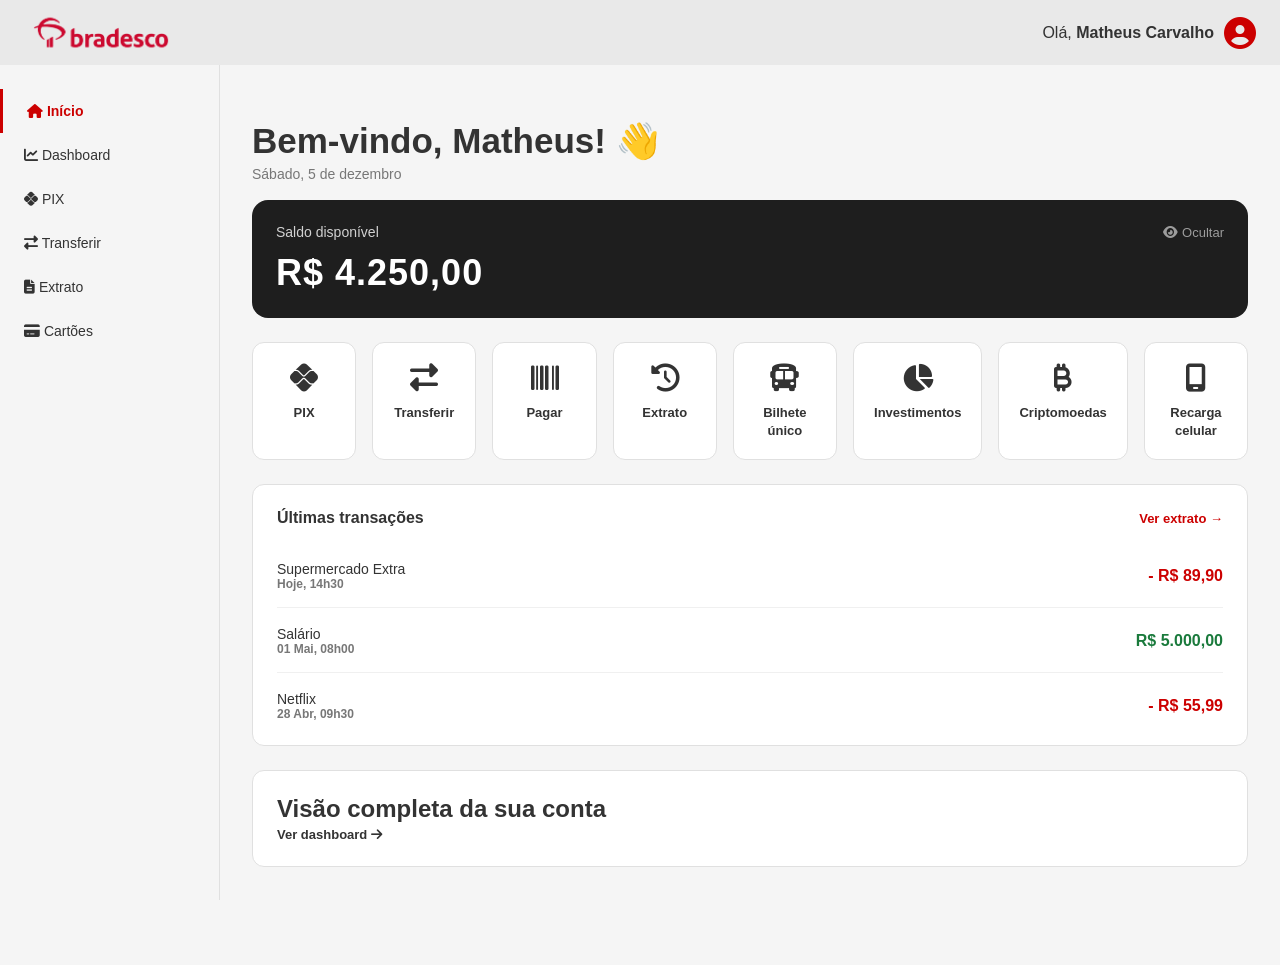
==== commit d9d33744: "Alterações no pix e no investimento.html" ====
--- a/index.html
+++ b/index.html
@@ -101,7 +101,7 @@
             <div class="card">
                 <div class="card-cabecalho">
                     <h2>Últimas transações</h2>
-                    <a href="#">Ver todas →</a>
+                    <a href="extract.html">Ver extrato →</a>
                 </div>
                 <br>
                 <ul class="transacoes">
--- a/css/style.css
+++ b/css/style.css
@@ -1478,18 +1478,18 @@
     padding: 0;
     margin-bottom: 0;
 }
- 
+
 .cartoes-titulo-bloco h2 {
     font-size: 20px;
     color: var(--texto);
 }
- 
+
 .cartoes-subtitulo {
     color: var(--texto-claro);
     font-size: 13px;
     margin-top: 4px;
 }
- 
+
 /* --- Abas de seleção de cartão --- */
 .cartoes-abas {
     display: flex;
@@ -1497,135 +1497,135 @@
     margin-top: 15px;
     margin-bottom: 20px;
 }
- 
+
 .aba-btn--virtual {
     margin-left: auto;
     border-color: #2e7d32;
     color: #2e7d32;
 }
- 
+
 /* --- Card sem margem superior (para o grid) --- */
 .card--sem-margem {
     margin-top: 0;
 }
- 
+
 /* --- Linhas internas do desenho do cartão --- */
 .cartao-topo-linha {
     display: flex;
     justify-content: space-between;
     align-items: center;
 }
- 
+
 .cartao-nome-banco {
     font-weight: bold;
     font-size: 14px;
     letter-spacing: 1px;
 }
- 
+
 .cartao-numero-linha {
     font-size: 20px;
     letter-spacing: 3px;
     word-spacing: 5px;
     margin: 15px 0;
 }
- 
+
 .cartao-rodape-linha {
     display: flex;
     justify-content: space-between;
     font-size: 12px;
     opacity: 0.9;
 }
- 
+
 /* --- Ícone de cadeado no overlay de bloqueio --- */
 .cartao-bloqueado-icone {
     margin-right: 8px;
 }
- 
+
 /* --- Label e ícone dentro dos controles do cartão --- */
 .cartao-controles-label {
     display: flex;
     align-items: center;
     gap: 10px;
 }
- 
+
 .icone-shield {
     color: var(--texto-claro);
 }
- 
+
 .cartao-controles-texto {
     font-size: 14px;
     font-weight: 600;
     color: var(--texto);
 }
- 
+
 /* --- Limite disponível em verde --- */
 .limite-disponivel {
     color: #2e7d32;
 }
- 
+
 /* --- Linha secundária do limite (total) --- */
 .limite-valores--secundario {
     color: var(--texto-claro);
 }
- 
+
 /* --- Variante outline do btn-limite (ex: Copiar Código de Barras) --- */
 .btn-limite--outline {
     background-color: transparent;
     border: 1px solid #cc092f;
     color: #cc092f;
 }
- 
+
 .btn-limite--outline:hover {
     background-color: #fff5f6;
 }
- 
+
 /* --- Variante auto-width do btn-limite (ex: Confirmar Ajuste no modal) --- */
 .btn-limite--auto {
     width: auto;
     margin-top: 0;
 }
- 
+
 /* --- Corpo da fatura no painel direito --- */
 .fatura-corpo {
     margin: 20px 0;
 }
- 
+
 .fatura-label {
     font-size: 14px;
     color: var(--texto-claro);
 }
- 
+
 .fatura-valor {
     font-size: 32px;
     font-weight: bold;
     color: var(--texto);
     margin-top: 5px;
 }
- 
+
 .fatura-vencimento {
     font-size: 13px;
     color: #cc092f;
     margin-top: 8px;
 }
- 
+
 /* --- Status da fatura no histórico --- */
 .historico-status {
     font-size: 13px;
     color: var(--texto-claro);
 }
- 
+
 /* --- Modal: descrição, range e valor --- */
 .modal-descricao {
     font-size: 14px;
     color: var(--texto-claro);
     margin: 10px 0;
 }
- 
+
 .modal-range {
     width: 100%;
     margin: 20px 0;
 }
- 
+
 .modal-valor-display {
     text-align: center;
     font-size: 22px;
@@ -1656,7 +1656,10 @@
     margin-bottom: 24px;
     flex-wrap: wrap;
 }
-.cr-saldos > * { min-width: 220px; }
+
+.cr-saldos>* {
+    min-width: 220px;
+}
 
 .cr-saldo-fiat,
 .cr-saldo-cripto {
@@ -1668,14 +1671,17 @@
     flex-direction: column;
     justify-content: space-between;
 }
+
 .cr-saldo-fiat {
     background: var(--branco);
     border: 1px solid #E0E0E0;
     border-left: 4px solid var(--vermelho);
 }
+
 .cr-saldo-cripto {
     background: var(--vermelho);
 }
+
 .cr-saldo-topo {
     display: flex;
     justify-content: space-between;
@@ -1684,7 +1690,10 @@
     font-weight: 600;
     color: var(--texto-claro);
 }
-.cr-topo-branco { color: rgba(255,255,255,0.85); }
+
+.cr-topo-branco {
+    color: rgba(255, 255, 255, 0.85);
+}
 
 .cr-saldo-valor {
     font-size: 28px;
@@ -1692,7 +1701,10 @@
     color: var(--texto);
     margin-top: 10px;
 }
-.cr-saldo-valor-branco { color: #fff; }
+
+.cr-saldo-valor-branco {
+    color: #fff;
+}
 
 .cr-btn-eye {
     background: none;
@@ -1703,11 +1715,21 @@
     padding: 4px;
     border-radius: 50%;
     transition: 0.2s;
-    display: flex; align-items: center;
-}
-.cr-btn-eye:hover { background: rgba(0,0,0,0.06); }
-.cr-btn-eye-branco { color: rgba(255,255,255,0.7); }
-.cr-btn-eye-branco:hover { background: rgba(255,255,255,0.15); }
+    display: flex;
+    align-items: center;
+}
+
+.cr-btn-eye:hover {
+    background: rgba(0, 0, 0, 0.06);
+}
+
+.cr-btn-eye-branco {
+    color: rgba(255, 255, 255, 0.7);
+}
+
+.cr-btn-eye-branco:hover {
+    background: rgba(255, 255, 255, 0.15);
+}
 
 /* Pizza */
 .cr-pizza-card {
@@ -1717,13 +1739,18 @@
     justify-content: center;
     margin-bottom: 0 !important;
 }
+
 .cr-titulo-pizza {
     font-size: 14px;
     font-weight: 600;
     color: var(--texto);
     margin-bottom: 8px;
 }
-.cr-pizza-container { height: 110px; width: 100%; }
+
+.cr-pizza-container {
+    height: 110px;
+    width: 100%;
+}
 
 /* --- Layout grid principal --- */
 .cr-layout {
@@ -1732,14 +1759,18 @@
     gap: 20px;
     align-items: start;
 }
+
 .cr-col-main,
 .cr-col-side {
     display: flex;
     flex-direction: column;
     gap: 20px;
 }
+
 @media (max-width: 900px) {
-    .cr-layout { grid-template-columns: 1fr; }
+    .cr-layout {
+        grid-template-columns: 1fr;
+    }
 }
 
 /* --- Cabeçalho do gráfico --- */
@@ -1750,27 +1781,42 @@
     flex-wrap: wrap;
     gap: 12px;
 }
+
 .cr-live-bar {
     display: flex;
     align-items: center;
     gap: 10px;
     margin-top: 4px;
 }
+
 .cr-live-preco {
     font-size: 18px;
     font-weight: 700;
     color: var(--texto);
 }
+
 .cr-live-var {
     font-size: 12px;
     font-weight: 600;
     padding: 2px 8px;
     border-radius: 20px;
 }
-.cr-live-var.up   { background: rgba(26,122,60,0.1); color: #1A7A3C; }
-.cr-live-var.down { background: rgba(204,0,0,0.1);  color: #CC0000; }
-
-.cr-tf-filters { display: flex; gap: 6px; }
+
+.cr-live-var.up {
+    background: rgba(26, 122, 60, 0.1);
+    color: #1A7A3C;
+}
+
+.cr-live-var.down {
+    background: rgba(204, 0, 0, 0.1);
+    color: #CC0000;
+}
+
+.cr-tf-filters {
+    display: flex;
+    gap: 6px;
+}
+
 .cr-tf-btn {
     background: transparent;
     border: 1px solid #E0E0E0;
@@ -1782,12 +1828,17 @@
     cursor: pointer;
     transition: 0.2s;
 }
-.cr-tf-btn:hover { background: #f5f5f5; }
+
+.cr-tf-btn:hover {
+    background: #f5f5f5;
+}
+
 .cr-tf-btn.cr-tf-ativo {
     background: var(--vermelho);
     color: #fff;
     border-color: var(--vermelho);
 }
+
 .cr-chart-wrap {
     position: relative;
     width: 100%;
@@ -1796,25 +1847,42 @@
 }
 
 /* --- Tabela de criptos --- */
-.cr-vitrine { padding: 20px; }
-.cr-vitrine-header { margin-bottom: 16px; }
+.cr-vitrine {
+    padding: 20px;
+}
+
+.cr-vitrine-header {
+    margin-bottom: 16px;
+}
+
 .cr-search-wrap {
     position: relative;
     max-width: 300px;
 }
+
 .cr-search-wrap i {
     position: absolute;
-    left: 14px; top: 50%;
+    left: 14px;
+    top: 50%;
     transform: translateY(-50%);
     color: var(--texto-claro);
     font-size: 13px;
 }
-.cr-search-wrap input { padding-left: 40px; border-radius: 99px; }
-.cr-table-wrap { overflow-x: auto; }
+
+.cr-search-wrap input {
+    padding-left: 40px;
+    border-radius: 99px;
+}
+
+.cr-table-wrap {
+    overflow-x: auto;
+}
+
 .cr-table {
     width: 100%;
     border-collapse: collapse;
 }
+
 .cr-table th {
     text-align: left;
     padding: 10px 12px;
@@ -1824,6 +1892,7 @@
     color: var(--texto-claro);
     border-bottom: 1px solid #F0F0F0;
 }
+
 .cr-table td {
     padding: 14px 12px;
     font-size: 14px;
@@ -1831,18 +1900,41 @@
     border-bottom: 1px solid #F8F8F8;
     vertical-align: middle;
 }
-.cr-table tr { cursor: pointer; transition: background 0.15s; }
-.cr-table tr:hover { background: #fafafa; }
-.cr-table tr.cr-row-ativa { background: #FFF0F0; }
-.cr-right { text-align: right !important; }
-.cr-coin-info { display: flex; align-items: center; gap: 10px; }
+
+.cr-table tr {
+    cursor: pointer;
+    transition: background 0.15s;
+}
+
+.cr-table tr:hover {
+    background: #fafafa;
+}
+
+.cr-table tr.cr-row-ativa {
+    background: #FFF0F0;
+}
+
+.cr-right {
+    text-align: right !important;
+}
+
+.cr-coin-info {
+    display: flex;
+    align-items: center;
+    gap: 10px;
+}
+
 .cr-coin-icon {
-    width: 32px; height: 32px;
+    width: 32px;
+    height: 32px;
     border-radius: 50%;
-    display: flex; align-items: center; justify-content: center;
+    display: flex;
+    align-items: center;
+    justify-content: center;
     font-size: 16px;
     flex-shrink: 0;
 }
+
 .cr-chip {
     display: inline-block;
     padding: 2px 8px;
@@ -1850,8 +1942,16 @@
     font-size: 12px;
     font-weight: 600;
 }
-.cr-chip.up   { background: rgba(26,122,60,0.1); color: #1A7A3C; }
-.cr-chip.down { background: rgba(204,0,0,0.1);  color: #CC0000; }
+
+.cr-chip.up {
+    background: rgba(26, 122, 60, 0.1);
+    color: #1A7A3C;
+}
+
+.cr-chip.down {
+    background: rgba(204, 0, 0, 0.1);
+    color: #CC0000;
+}
 
 /* --- Ordens recentes --- */
 .cr-ordens {
@@ -1859,6 +1959,7 @@
     padding: 0;
     margin: 0;
 }
+
 .cr-ordem-item {
     display: flex;
     justify-content: space-between;
@@ -1867,20 +1968,54 @@
     border-bottom: 1px solid #F5F5F5;
     font-size: 14px;
 }
-.cr-ordem-item:last-child { border-bottom: none; }
-.cr-ordem-info { display: flex; flex-direction: column; gap: 2px; }
-.cr-ordem-nome { font-weight: 600; color: var(--texto); }
-.cr-ordem-data { font-size: 11px; color: var(--texto-claro); }
-.cr-ordem-val-pos { font-weight: 700; color: #1A7A3C; }
-.cr-ordem-val-neg { font-weight: 700; color: #CC0000; }
-.cr-ordem-vazia { font-size: 14px; color: var(--texto-claro); padding: 8px 0; }
+
+.cr-ordem-item:last-child {
+    border-bottom: none;
+}
+
+.cr-ordem-info {
+    display: flex;
+    flex-direction: column;
+    gap: 2px;
+}
+
+.cr-ordem-nome {
+    font-weight: 600;
+    color: var(--texto);
+}
+
+.cr-ordem-data {
+    font-size: 11px;
+    color: var(--texto-claro);
+}
+
+.cr-ordem-val-pos {
+    font-weight: 700;
+    color: #1A7A3C;
+}
+
+.cr-ordem-val-neg {
+    font-weight: 700;
+    color: #CC0000;
+}
+
+.cr-ordem-vazia {
+    font-size: 14px;
+    color: var(--texto-claro);
+    padding: 8px 0;
+}
 
 /* --- Painel de Trade --- */
-.cr-trade-card { padding: 0; overflow: hidden; }
+.cr-trade-card {
+    padding: 0;
+    overflow: hidden;
+}
+
 .cr-trade-tabs {
     display: flex;
     border-bottom: 1px solid #F0F0F0;
 }
+
 .cr-trade-tab {
     flex: 1;
     background: none;
@@ -1893,23 +2028,33 @@
     border-bottom: 3px solid transparent;
     transition: 0.2s;
 }
+
 .cr-trade-tab.cr-tab-ativo {
     color: var(--vermelho);
     border-bottom-color: var(--vermelho);
 }
+
 .cr-trade-card .card-cabecalho,
 .cr-trade-card .form-grupo,
 .cr-quick,
 .cr-tax-box,
 .cr-resultado-box,
-.cr-btn-executar { padding-left: 20px; padding-right: 20px; }
+.cr-btn-executar {
+    padding-left: 20px;
+    padding-right: 20px;
+}
 
 .cr-quick {
     display: flex;
     gap: 8px;
     margin-bottom: 16px;
 }
-.cr-quick .valor-btn { flex: 1; padding: 8px; font-size: 12px; }
+
+.cr-quick .valor-btn {
+    flex: 1;
+    padding: 8px;
+    font-size: 12px;
+}
 
 .cr-tax-box {
     background: #F9F9F9;
@@ -1917,6 +2062,7 @@
     padding: 14px 20px;
     margin: 0 20px 16px;
 }
+
 .cr-tax-linha {
     display: flex;
     justify-content: space-between;
@@ -1924,29 +2070,45 @@
     margin-bottom: 8px;
     color: var(--texto-claro);
 }
-.cr-tax-linha:last-child { margin-bottom: 0; }
-.cr-tax-linha strong { color: var(--texto); }
+
+.cr-tax-linha:last-child {
+    margin-bottom: 0;
+}
+
+.cr-tax-linha strong {
+    color: var(--texto);
+}
+
 .cr-tax-total {
     border-top: 1px solid #E8E8E8;
     padding-top: 8px;
     margin-top: 8px;
 }
-.cr-neg { color: #CC0000 !important; }
+
+.cr-neg {
+    color: #CC0000 !important;
+}
 
 .cr-resultado-box {
-    background: rgba(204,0,0,0.04);
-    border: 1px solid rgba(204,0,0,0.15);
+    background: rgba(204, 0, 0, 0.04);
+    border: 1px solid rgba(204, 0, 0, 0.15);
     border-radius: 8px;
     padding: 14px 20px;
     margin: 0 20px 16px;
 }
+
 .cr-resultado-valor {
     font-size: 22px;
     font-weight: 700;
     color: var(--texto);
     margin-top: 6px;
 }
-.cr-resultado-sigla { font-size: 14px; color: var(--texto-claro); font-weight: 400; }
+
+.cr-resultado-sigla {
+    font-size: 14px;
+    color: var(--texto-claro);
+    font-weight: 400;
+}
 
 .cr-btn-executar {
     width: calc(100% - 40px);
@@ -1960,12 +2122,16 @@
     display: none;
     position: fixed;
     inset: 0;
-    background: rgba(0,0,0,0.5);
+    background: rgba(0, 0, 0, 0.5);
     z-index: 1000;
     justify-content: center;
     align-items: center;
 }
-.cr-modal.ativo { display: flex; }
+
+.cr-modal.ativo {
+    display: flex;
+}
+
 .cr-modal-content {
     background: var(--branco);
     border-radius: 16px;
@@ -1973,11 +2139,28 @@
     text-align: center;
     max-width: 420px;
     width: 90%;
-    box-shadow: 0 10px 40px rgba(0,0,0,0.2);
-}
-.cr-modal-icone { font-size: 56px; color: #1A7A3C; margin-bottom: 12px; }
-.cr-modal-titulo { font-size: 22px; font-weight: 700; color: var(--texto); margin-bottom: 6px; }
-.cr-modal-desc { font-size: 13px; color: var(--texto-claro); margin-bottom: 20px; }
+    box-shadow: 0 10px 40px rgba(0, 0, 0, 0.2);
+}
+
+.cr-modal-icone {
+    font-size: 56px;
+    color: #1A7A3C;
+    margin-bottom: 12px;
+}
+
+.cr-modal-titulo {
+    font-size: 22px;
+    font-weight: 700;
+    color: var(--texto);
+    margin-bottom: 6px;
+}
+
+.cr-modal-desc {
+    font-size: 13px;
+    color: var(--texto-claro);
+    margin-bottom: 20px;
+}
+
 .cr-modal-detalhes {
     background: #F5F5F5;
     border-radius: 8px;
@@ -1985,6 +2168,7 @@
     text-align: left;
     margin-bottom: 24px;
 }
+
 .cr-modal-linha {
     display: flex;
     justify-content: space-between;
@@ -1992,7 +2176,11 @@
     padding: 5px 0;
     color: var(--texto-claro);
 }
-.cr-modal-linha strong { color: var(--texto); }
+
+.cr-modal-linha strong {
+    color: var(--texto);
+}
+
 .cr-modal-content .cr-btn-executar {
     width: 100%;
     margin: 0;
@@ -2000,189 +2188,686 @@
 
 /*PIX*/
 
-        .pix-container {
-            display: grid;
-            grid-template-columns: repeat(5, 1fr);
-            gap: 16px;
-            margin-bottom: 24px;
-        }
-
-        .pix-option {
-            background-color: var(--branco);
-            border-radius: 12px;
-            padding: 20px;
-            text-align: center;
-            text-decoration: none;
-            color: var(--texto);
-            transition: all 0.3s;
-            border: 2px solid #E0E0E0;
-            cursor: pointer;
-        }
-
-        .pix-option:hover {
-            transform: translateY(-3px);
-            box-shadow: 0 6px 16px rgba(0, 0, 0, 0.08);
-            border-color: var(--vermelho);
-        }
-
-        .pix-option.active {
-            background-color: var(--vermelho);
-            color: var(--branco);
-            border-color: var(--vermelho);
-        }
-
-        .pix-icone {
-            font-size: 32px;
-            margin-bottom: 12px;
-        }
-
-        .pix-titulo {
-            font-size: 14px;
-            font-weight: 600;
-            margin-bottom: 4px;
-        }
-
-        .pix-descricao {
-            font-size: 12px;
-            opacity: 0.7;
-        }
-
-        .form-pix {
-            display: none;
-            background-color: var(--branco);
-            border-radius: 12px;
-            padding: 24px;
-            border: 1px solid #E0E0E0;
-        }
-
-        .form-pix.active {
-            display: block;
-            animation: slideDown 0.3s ease-out;
-        }
-
-        @keyframes slideDown {
-            from {
-                opacity: 0;
-                transform: translateY(-10px);
-            }
-            to {
-                opacity: 1;
-                transform: translateY(0);
-            }
-        }
-
-        .form-group {
-            margin-bottom: 16px;
-        }
-
-        .form-group label {
-            display: block;
-            font-size: 13px;
-            font-weight: 600;
-            margin-bottom: 6px;
-            color: var(--texto);
-        }
-
-        .form-group input {
-            width: 100%;
-            padding: 10px 12px;
-            border: 1px solid #E0E0E0;
-            border-radius: 8px;
-            font-size: 14px;
-            transition: border-color 0.3s;
-        }
-
-        .form-group input:focus {
-            outline: none;
-            border-color: var(--vermelho);
-            box-shadow: 0 0 0 3px rgba(204, 0, 0, 0.1);
-        }
-
-        .form-group input.error {
-            border-color: #e74c3c;
-        }
-
-        .form-hint {
-            font-size: 12px;
-            color: var(--texto-claro);
-            margin-top: 4px;
-        }
-
-        .error-message {
-            color: #e74c3c;
-            font-size: 12px;
-            margin-top: 4px;
-            display: none;
-        }
-
-        .error-message.show {
-            display: block;
-        }
-
-        .btn-group {
-            display: flex;
-            gap: 12px;
-            margin-top: 20px;
-        }
-
-        .btn-group button {
-            flex: 1;
-            padding: 12px;
-            border: none;
-            border-radius: 8px;
-            font-size: 14px;
-            font-weight: 600;
-            cursor: pointer;
-            transition: all 0.3s;
-        }
-
-        .btn-cancelar {
-            background-color: #F5F5F5;
-            color: var(--texto);
-            border: 1px solid #E0E0E0;
-        }
-
-        .btn-cancelar:hover {
-            background-color: #E8E8E8;
-        }
-
-        .btn-enviar {
-            background-color: var(--vermelho);
-            color: var(--branco);
-        }
-
-        .btn-enviar:hover {
-            background-color: var(--vermelho-escuro);
-        }
-
-        .success-message {
-            display: none;
-            background-color: #e8f5e9;
-            color: #2e7d32;
-            padding: 16px;
-            border-radius: 8px;
-            margin-bottom: 20px;
-            border-left: 4px solid #2e7d32;
-        }
-
-        .success-message.show {
-            display: block;
-        }
-
-        @media (max-width: 1024px) {
-            .pix-container {
-                grid-template-columns: repeat(3, 1fr);
-            }
-        }
-
-        @media (max-width: 768px) {
-            .pix-container {
-                grid-template-columns: repeat(2, 1fr);
-            }
-        }
-
-        @media (max-width: 480px) {
-            .pix-container {
-                grid-template-columns: 1fr;
-            }
-        }+.pix-container {
+    display: grid;
+    grid-template-columns: repeat(5, 1fr);
+    gap: 16px;
+    margin-bottom: 24px;
+}
+
+.pix-option {
+    background-color: var(--branco);
+    border-radius: 12px;
+    padding: 20px;
+    text-align: center;
+    text-decoration: none;
+    color: var(--texto);
+    transition: all 0.3s;
+    border: 2px solid #E0E0E0;
+    cursor: pointer;
+}
+
+.pix-option:hover {
+    transform: translateY(-3px);
+    box-shadow: 0 6px 16px rgba(0, 0, 0, 0.08);
+    border-color: var(--vermelho);
+}
+
+.pix-option.active {
+    background-color: var(--vermelho);
+    color: var(--branco);
+    border-color: var(--vermelho);
+}
+
+.pix-icone {
+    font-size: 32px;
+    margin-bottom: 12px;
+}
+
+.pix-titulo {
+    font-size: 14px;
+    font-weight: bold;
+    margin-bottom: 4px;
+}
+
+.pix-descricao {
+    font-size: 12px;
+    opacity: 0.7;
+}
+
+.form-pix {
+    display: none;
+    background-color: var(--branco);
+    border-radius: 12px;
+    padding: 24px;
+    border: 1px solid #E0E0E0;
+}
+
+.form-pix.active {
+    display: block;
+    animation: slideDown 0.3s ease-out;
+}
+
+@keyframes slideDown {
+    from {
+        opacity: 0;
+        transform: translateY(-10px);
+    }
+
+    to {
+        opacity: 1;
+        transform: translateY(0);
+    }
+}
+
+.form-group {
+    margin-bottom: 16px;
+}
+
+.form-group label {
+    display: block;
+    font-size: 13px;
+    font-weight: 600;
+    margin-bottom: 6px;
+    color: var(--texto);
+}
+
+.form-group input {
+    width: 100%;
+    padding: 10px 12px;
+    border: 1px solid #E0E0E0;
+    border-radius: 8px;
+    font-size: 14px;
+    transition: border-color 0.3s;
+}
+
+.form-group input:focus {
+    outline: none;
+    border-color: var(--vermelho);
+    box-shadow: 0 0 0 3px rgba(204, 0, 0, 0.1);
+}
+
+.form-group input.error {
+    border-color: #e74c3c;
+}
+
+.form-hint {
+    font-size: 12px;
+    color: var(--texto-claro);
+    margin-top: 4px;
+}
+
+.error-message {
+    color: #e74c3c;
+    font-size: 12px;
+    margin-top: 4px;
+    display: none;
+}
+
+.error-message.show {
+    display: block;
+}
+
+.btn-group {
+    display: flex;
+    gap: 12px;
+    margin-top: 20px;
+}
+
+.btn-group button {
+    flex: 1;
+    padding: 12px;
+    border: none;
+    border-radius: 8px;
+    font-size: 14px;
+    font-weight: 600;
+    cursor: pointer;
+    transition: all 0.3s;
+}
+
+.btn-cancelar {
+    background-color: #F5F5F5;
+    color: var(--texto);
+    border: 1px solid #E0E0E0;
+}
+
+.btn-cancelar:hover {
+    background-color: #E8E8E8;
+}
+
+.btn-enviar {
+    background-color: var(--vermelho);
+    color: var(--branco);
+}
+
+.btn-enviar:hover {
+    background-color: var(--vermelho-escuro);
+}
+
+.success-message {
+    display: none;
+    background-color: #e8f5e9;
+    color: #2e7d32;
+    padding: 16px;
+    border-radius: 8px;
+    margin-bottom: 20px;
+    border-left: 4px solid #2e7d32;
+}
+
+.success-message.show {
+    display: block;
+}
+
+@media (max-width: 1024px) {
+    .pix-container {
+        grid-template-columns: repeat(3, 1fr);
+    }
+}
+
+@media (max-width: 768px) {
+    .pix-container {
+        grid-template-columns: repeat(2, 1fr);
+    }
+}
+
+@media (max-width: 480px) {
+    .pix-container {
+        grid-template-columns: 1fr;
+    }
+}
+
+/* =====================
+   PIX
+   ===================== */
+
+.pix-saldo {
+    margin-bottom: 24px;
+}
+
+.etapa-titulo {
+    margin-bottom: 8px;
+}
+
+.etapa-subtitulo {
+    color: var(--texto-claro);
+    font-size: 14px;
+    margin-bottom: 24px;
+}
+
+.input-valor-destaque {
+    font-size: 24px;
+    font-weight: 700;
+    text-align: center;
+}
+
+.form-hint {
+    font-size: 12px;
+    color: var(--texto-claro);
+    margin-top: 4px;
+    display: block;
+}
+
+.form-erro {
+    font-size: 12px;
+    color: var(--vermelho);
+    margin-top: 4px;
+    display: block;
+}
+
+.confirmacao-linha.oculta {
+    display: none;
+}
+
+.form-linha-dupla {
+    display: flex;
+    gap: 16px;
+}
+
+.flex-1 {
+    flex: 1;
+}
+
+.flex-2 {
+    flex: 2;
+}
+
+.etapa-oculta {
+    display: none;
+}
+
+.etapas-indicador {
+    max-width: 450px;
+    margin-bottom: 24px;
+    margin-left: auto;
+    margin-right: auto;
+}
+
+/* ============================================================INVESTIMENTOS ====================================================== */
+/* --- ADAPTAÇÃO DO CONTAINER COM AS SUAS VARIÁVEIS --- */
+body {
+    background: var(--fundo);
+    color: var(--texto);
+    overflow: hidden;
+    height: 100vh;
+}
+
+.container-principal {
+    display: flex;
+    width: 100%;
+    /* Usa a altura exata definida no seu root */
+    height: calc(100vh - var(--header-altura));
+    margin-top: var(--header-altura);
+}
+
+/* Área de Conteúdo Geral que fica ao lado da sua sidebar */
+.main-content-invest {
+    flex: 1;
+    display: flex;
+    flex-direction: column;
+    min-width: 0;
+    position: relative;
+    box-sizing: border-box;
+    /* Adiciona uma margem à esquerda idêntica à largura da sua sidebar 
+       para empurrar todo o conteúdo para o local correto sem sobrepor */
+    margin-left: 220px; 
+}
+
+/* --- SUBMENU HORIZONTAL DE INVESTIMENTOS (Sem fundo branco) --- */
+.invest-menu-wrapper {
+    background: transparent; /* Remove o fundo branco, deixando os botões flutuando */
+    border-bottom: none;     /* Remove a linha divisória antiga */
+    padding: 20px 30px 10px 30px; /* Ajusta o espaçamento para alinhar com o card */
+    flex-shrink: 0;
+    width: 100%;             /* Força ocupar o tamanho exato disponível na tela */
+    box-sizing: border-box;
+}
+
+.invest-tabs {
+    display: flex;
+    gap: 6px; /* Reduzido de 10px para 6px para aproximar os botões */
+    align-items: center;
+    flex-wrap: wrap; /* Caso a tela seja muito pequena, eles quebram linha elegantemente em vez de sumir */
+}
+
+.tab-btn {
+    display: inline-flex;
+    align-items: center;
+    gap: 6px; /* Reduzido o espaço interno entre o ícone e o texto */
+    padding: 15px 23px; /* Reduzido (era 10px 18px) para enxugar o tamanho do botão */
+    background: var(--branco); /* Mantém o fundo do botão branco para contrastar com o fundo cinza */
+    border: 1px solid #ddd;
+    border-radius: 20px;
+    font-size: 11.5px; /* Reduzido de 13px para 11.5px para economizar largura de texto */
+    font-weight: 600;
+    color: var(--texto-claro);
+    cursor: pointer;
+    transition: all 0.2s;
+    white-space: nowrap; /* Evita que o texto do botão quebre em duas linhas */
+}
+
+.invest-tabs::-webkit-scrollbar {
+    height: 4px;
+}
+
+.invest-tabs::-webkit-scrollbar-thumb {
+    background: #ddd;
+    border-radius: 4px;
+}
+
+.tab-btn i {
+    font-size: 14px;
+    color: var(--vermelho);
+}
+
+.tab-btn:hover {
+    background: #eebb;
+    opacity: 0.9;
+}
+
+/* Alinhado 100% com as suas cores do Bradesco */
+.tab-btn.active {
+    background: var(--vermelho);
+    color: var(--branco);
+    border-color: var(--vermelho);
+}
+
+.tab-btn.active i {
+    color: var(--branco);
+}
+
+/* --- CORPO DINÂMICO DE CARDS --- */
+.content-invest-body {
+    flex: 1;
+    padding: 30px;
+    overflow-y: auto;
+}
+
+.content-section {
+    display: none;
+    max-width: 750px;
+    margin: 0 auto;
+}
+
+.content-section.active {
+    display: block;
+    animation: fadeInInvest 0.3s ease-out;
+}
+
+@keyframes fadeInInvest {
+    from {
+        opacity: 0;
+        transform: translateY(8px);
+    }
+
+    to {
+        opacity: 1;
+        transform: translateY(0);
+    }
+}
+
+/* CARDS DE PRODUTOS */
+.investment-card {
+    background: var(--branco);
+    border: 1px solid #e0e0e0;
+    border-radius: 12px;
+    padding: 24px;
+    box-shadow: 0 2px 8px rgba(0, 0, 0, 0.02);
+}
+
+.card-title {
+    font-size: 20px;
+    font-weight: 600;
+    color: var(--vermelho);
+    margin-bottom: 8px;
+    display: flex;
+    align-items: center;
+    gap: 10px;
+}
+
+.card-description {
+    color: var(--texto-claro);
+    font-size: 14px;
+    margin-bottom: 20px;
+}
+
+/* GRIDS INFORMATIVOS */
+.info-grid {
+    display: grid;
+    grid-template-columns: 1fr 1fr;
+    gap: 12px;
+    margin-bottom: 20px;
+}
+
+.info-box {
+    background: var(--fundo);
+    padding: 14px;
+    border-radius: 8px;
+    border-left: 3px solid var(--vermelho);
+}
+
+.info-box.success-border {
+    border-left-color: #4caf50;
+}
+
+.info-box.warning-border {
+    border-left-color: #ff9800;
+}
+
+.info-box.standard-border {
+    border-left-color: var(--texto);
+}
+
+.info-label {
+    font-size: 12px;
+    color: var(--texto-claro);
+    margin-bottom: 4px;
+}
+
+.info-value {
+    font-size: 17px;
+    font-weight: 600;
+    color: var(--texto);
+}
+
+/* GRUPOS DE ENTRADA (INPUTS) */
+.input-group {
+    margin-bottom: 20px;
+}
+
+.input-label {
+    font-size: 13px;
+    color: var(--texto);
+    font-weight: 500;
+    margin-bottom: 6px;
+    display: block;
+}
+
+.input-field {
+    width: 100%;
+    padding: 12px;
+    border: 1px solid #ddd;
+    border-radius: 8px;
+    font-size: 16px;
+    color: var(--texto);
+    transition: border 0.2s;
+}
+
+.input-field:focus {
+    outline: none;
+    border-color: var(--vermelho);
+    box-shadow: 0 0 0 3px rgba(204, 0, 0, 0.1);
+}
+
+/* LISTAGEM DE ATIVOS */
+.ticker-list {
+    background: var(--fundo);
+    border: 1px solid #eee;
+    border-radius: 8px;
+    overflow: hidden;
+    margin-bottom: 20px;
+}
+
+.ticker-item {
+    padding: 14px 16px;
+    border-bottom: 1px solid #eee;
+    display: flex;
+    justify-content: space-between;
+    font-size: 14px;
+}
+
+.ticker-item:last-child {
+    border-bottom: none;
+}
+
+.ticker-name {
+    font-weight: 600;
+    color: var(--texto);
+}
+
+.ticker-price {
+    color: var(--vermelho);
+    font-weight: 600;
+}
+
+/* BOTÕES REATIVOS */
+.btn {
+    width: 100%;
+    padding: 14px;
+    border: none;
+    border-radius: 8px;
+    font-size: 15px;
+    font-weight: 600;
+    cursor: pointer;
+    transition: all 0.2s;
+}
+
+.btn-primary {
+    background: var(--vermelho);
+    color: var(--branco);
+}
+
+.btn-primary:hover {
+    background: var(--vermelho-escuro);
+    transform: translateY(-1px);
+}
+
+.btn-secondary {
+    background: #ddd;
+    color: var(--texto);
+}
+
+.btn-secondary:hover {
+    background: #ccc;
+}
+
+/* BADGES DE RISCO */
+.risk-badge {
+    display: inline-block;
+    padding: 4px 8px;
+    border-radius: 4px;
+    font-size: 11px;
+    font-weight: 600;
+    margin-top: 4px;
+}
+
+.risk-low {
+    background: #c8e6c9;
+    color: #2e7d32;
+}
+
+.risk-high {
+    background: #ffcdd2;
+    color: #c62828;
+}
+
+/* --- MODAL DE PROJEÇÕES --- */
+.modal {
+    display: none;
+    position: fixed;
+    top: 0;
+    left: 0;
+    width: 100vw;
+    height: 100vh;
+    background: rgba(0, 0, 0, 0.5);
+    z-index: 2000;
+    align-items: center;
+    justify-content: center;
+    backdrop-filter: blur(2px);
+}
+
+.modal.active {
+    display: flex;
+}
+
+.modal-content {
+    background: var(--branco);
+    padding: 24px;
+    border-radius: 12px;
+    max-width: 550px;
+    width: 90%;
+    max-height: 80vh;
+    display: flex;
+    flex-direction: column;
+}
+
+.modal-header {
+    display: flex;
+    justify-content: space-between;
+    align-items: center;
+    margin-bottom: 16px;
+}
+
+.modal-header h2 {
+    font-size: 20px;
+    color: var(--vermelho);
+}
+
+.modal-close {
+    background: none;
+    border: none;
+    font-size: 22px;
+    cursor: pointer;
+    color: var(--texto-claro);
+}
+
+.table-wrapper {
+    flex: 1;
+    overflow-y: auto;
+    margin-bottom: 16px;
+    border: 1px solid #eee;
+    border-radius: 6px;
+}
+
+.projection-table {
+    width: 100%;
+    border-collapse: collapse;
+}
+
+.projection-table th {
+    background: var(--vermelho);
+    color: var(--branco);
+    padding: 12px;
+    font-size: 13px;
+    position: sticky;
+    top: 0;
+}
+
+.projection-table td {
+    padding: 12px;
+    border-bottom: 1px solid #eee;
+    font-size: 13px;
+    color: var(--texto);
+}
+
+.modal-actions {
+    display: grid;
+    grid-template-columns: 1fr 1fr;
+    gap: 12px;
+}
+
+/* --- TOAST --- */
+.toast {
+    position: fixed;
+    bottom: 20px;
+    right: 20px;
+    background: #4caf50;
+    color: var(--branco);
+    padding: 16px 24px;
+    border-radius: 8px;
+    box-shadow: 0 4px 12px rgba(0, 0, 0, 0.15);
+    display: none;
+    z-index: 3000;
+}
+
+.toast.show {
+    display: block;
+    animation: slideIn 0.3s forwards;
+}
+
+.toast.hide {
+    animation: slideOut 0.3s forwards;
+}
+
+@keyframes slideIn {
+    from {
+        transform: translateX(100%);
+        opacity: 0;
+    }
+
+    to {
+        transform: translateX(0);
+        opacity: 1;
+    }
+}
+
+@keyframes slideOut {
+    from {
+        transform: translateX(0);
+        opacity: 1;
+    }
+
+    to {
+        transform: translateX(100%);
+        opacity: 0;
+    }
+}
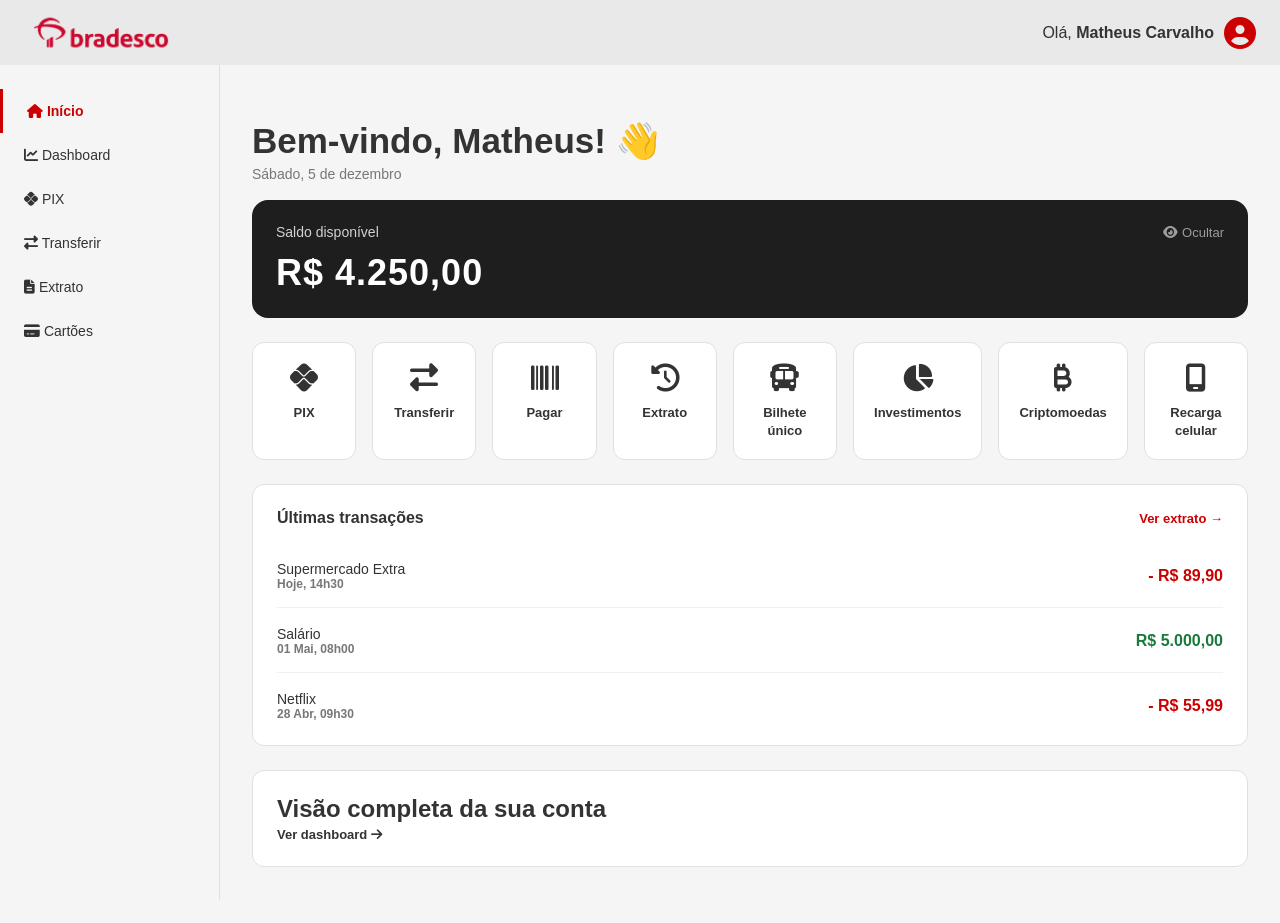
==== commit b94eec61: "add pagar" ====
--- a/index.html
+++ b/index.html
@@ -71,7 +71,7 @@
                     <div class="atalho-icone"><i class="fa-solid fa-right-left"></i></div>
                     <span>Transferir</span>
                 </a>
-                <a href="#" class="atalho">
+                <a href="pagar.html" class="atalho">
                     <div class="atalho-icone"><i class="fa-solid fa-barcode"></i></div>
                     <span>Pagar</span>
                 </a>
--- a/css/style.css
+++ b/css/style.css
@@ -2444,12 +2444,7 @@
 
 /* ============================================================INVESTIMENTOS ====================================================== */
 /* --- ADAPTAÇÃO DO CONTAINER COM AS SUAS VARIÁVEIS --- */
-body {
-    background: var(--fundo);
-    color: var(--texto);
-    overflow: hidden;
-    height: 100vh;
-}
+
 
 .container-principal {
     display: flex;
@@ -2467,42 +2462,54 @@
     min-width: 0;
     position: relative;
     box-sizing: border-box;
-    /* Adiciona uma margem à esquerda idêntica à largura da sua sidebar 
-       para empurrar todo o conteúdo para o local correto sem sobrepor */
-    margin-left: 220px; 
+    margin-left: var(--sidebar-largura);
+    padding: 32px;
+    overflow-y: auto;
 }
 
 /* --- SUBMENU HORIZONTAL DE INVESTIMENTOS (Sem fundo branco) --- */
 .invest-menu-wrapper {
-    background: transparent; /* Remove o fundo branco, deixando os botões flutuando */
-    border-bottom: none;     /* Remove a linha divisória antiga */
-    padding: 20px 30px 10px 30px; /* Ajusta o espaçamento para alinhar com o card */
+    margin-top: 24px;
+    background: transparent;
+    /* Remove o fundo branco, deixando os botões flutuando */
+    border-bottom: none;
+    /* Remove a linha divisória antiga */
+    padding: 20px 30px 10px 30px;
+    /* Ajusta o espaçamento para alinhar com o card */
     flex-shrink: 0;
-    width: 100%;             /* Força ocupar o tamanho exato disponível na tela */
+    width: 100%;
+    /* Força ocupar o tamanho exato disponível na tela */
     box-sizing: border-box;
 }
 
 .invest-tabs {
     display: flex;
-    gap: 6px; /* Reduzido de 10px para 6px para aproximar os botões */
-    align-items: center;
-    flex-wrap: wrap; /* Caso a tela seja muito pequena, eles quebram linha elegantemente em vez de sumir */
+    gap: 6px;
+    /* Reduzido de 10px para 6px para aproximar os botões */
+    align-items: center;
+    flex-wrap: wrap;
+    /* Caso a tela seja muito pequena, eles quebram linha elegantemente em vez de sumir */
 }
 
 .tab-btn {
     display: inline-flex;
     align-items: center;
-    gap: 6px; /* Reduzido o espaço interno entre o ícone e o texto */
-    padding: 15px 23px; /* Reduzido (era 10px 18px) para enxugar o tamanho do botão */
-    background: var(--branco); /* Mantém o fundo do botão branco para contrastar com o fundo cinza */
+    gap: 6px;
+    /* Reduzido o espaço interno entre o ícone e o texto */
+    padding: 15px 23px;
+    /* Reduzido (era 10px 18px) para enxugar o tamanho do botão */
+    background: var(--branco);
+    /* Mantém o fundo do botão branco para contrastar com o fundo cinza */
     border: 1px solid #ddd;
     border-radius: 20px;
-    font-size: 11.5px; /* Reduzido de 13px para 11.5px para economizar largura de texto */
+    font-size: 11.5px;
+    /* Reduzido de 13px para 11.5px para economizar largura de texto */
     font-weight: 600;
     color: var(--texto-claro);
     cursor: pointer;
     transition: all 0.2s;
-    white-space: nowrap; /* Evita que o texto do botão quebre em duas linhas */
+    white-space: nowrap;
+    /* Evita que o texto do botão quebre em duas linhas */
 }
 
 .invest-tabs::-webkit-scrollbar {
@@ -2520,7 +2527,7 @@
 }
 
 .tab-btn:hover {
-    background: #eebb;
+    background: rgba(231, 231, 231, 0.733);
     opacity: 0.9;
 }
 
@@ -2870,4 +2877,44 @@
         transform: translateX(100%);
         opacity: 0;
     }
+}
+
+/* PAGAR */
+to {
+    transform: translateX(100%);
+    opacity: 0;
+}
+
+
+/* ─── Pagar: estado ativo no seletor de método ────────────────────────────── */
+.tipo-btn--ativo {
+    border-color: var(--vermelho);
+    background-color: #FFF5F5;
+}
+
+.tipo-btn--ativo i,
+.tipo-btn--ativo strong {
+    color: var(--vermelho);
+}
+
+/* ─── Pagar: área de upload / drag-and-drop ───────────────────────────────── */
+.upload-area {
+    border: 2px dashed #D0D0D0;
+    border-radius: 12px;
+    padding: 40px 24px;
+    text-align: center;
+    cursor: pointer;
+    transition: border-color 0.2s, background-color 0.2s;
+    background-color: #FAFAFA;
+    user-select: none;
+}
+
+.upload-area:hover,
+.upload-area--hover {
+    border-color: var(--vermelho);
+    background-color: #FFF5F5;
+}
+
+.upload-area:hover i {
+    color: var(--vermelho);
 }
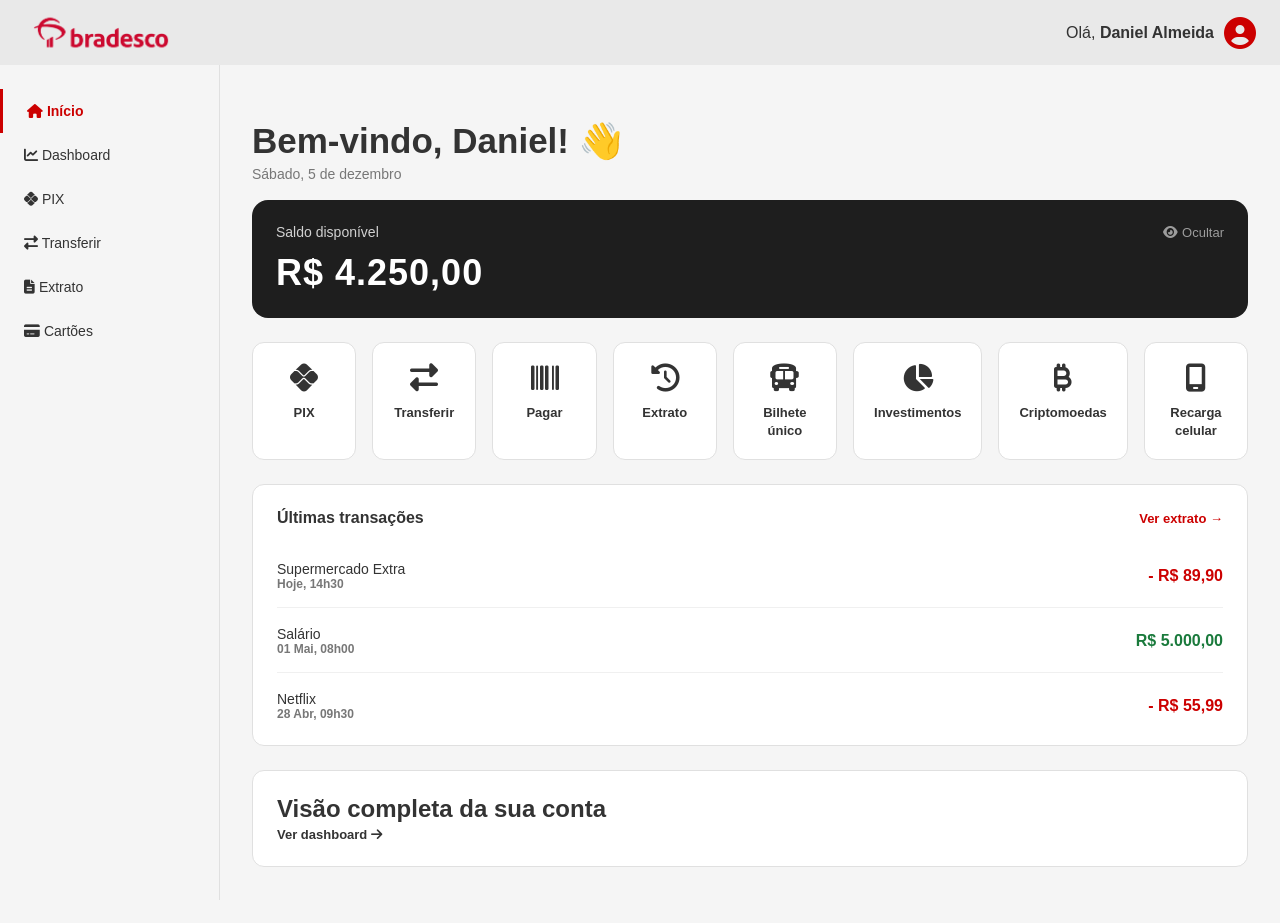
==== commit d63d097d: "add tela de login, corrigido bug na tela de bilhete unico e nome do autor da conta alterado" ====
--- a/index.html
+++ b/index.html
@@ -18,7 +18,7 @@
             <img src="/assets/logo_bradesco.png" alt="Bradesco">
         </div>
         <div class="header-usuario">
-            <span>Olá, <strong>Matheus Carvalho</strong></span>
+            <span>Olá, <strong>Daniel Almeida</strong></span>
             <i class="fa-solid fa-circle-user fa-2x"></i>
         </div>
     </header>
@@ -45,7 +45,7 @@
 
             <!--Saudação-->
             <div class="saudacao">
-                <h1>Bem-vindo, Matheus! 👋</h1>
+                <h1>Bem-vindo, Daniel! 👋</h1>
                 <p id="data-hoje"></p>
             </div>
 
--- a/css/style.css
+++ b/css/style.css
@@ -1241,6 +1241,15 @@
 
 .btn-link:hover {
     text-decoration: underline;
+}
+
+.tipo-btn.selecionado strong,
+.tipo-btn.selecionado span,
+.tipo-btn.selecionado i,
+.operadora-btn.ativo strong,
+.operadora-btn.ativo span,
+.operadora-btn.ativo i {
+    color: var(--branco) !important;
 }
 
 /* CARTÕES DE DEBITO E CREDITO */
@@ -2917,4 +2926,401 @@
 
 .upload-area:hover i {
     color: var(--vermelho);
+}
+
+/* =====================
+   LOGIN
+   ===================== */
+
+.login-body {
+    margin: 0;
+    padding: 0;
+    min-height: 100vh;
+    background-color: #f0f0f0;
+    display: flex;
+    align-items: center;
+    justify-content: center;
+}
+
+.login-wrapper {
+    display: flex;
+    width: 100vw;
+    min-height: 100vh;
+    border-radius: 0;
+    overflow: hidden;
+    box-shadow: none;
+}
+/* Esquerda */
+.login-esquerda {
+    flex: 0.8;
+    background: linear-gradient(145deg, #8B0000 0%, #CC0000 60%, #E53935 100%);
+    display: flex;
+    align-items: center;
+    justify-content: center;
+    padding: 80px 56px;
+    position: relative;
+    overflow: hidden;
+}
+
+.login-esquerda::before {
+    content: '';
+    position: absolute;
+    width: 400px;
+    height: 400px;
+    background: rgba(255,255,255,0.06);
+    border-radius: 50%;
+    top: -100px;
+    right: -100px;
+}
+
+.login-esquerda::after {
+    content: '';
+    position: absolute;
+    width: 300px;
+    height: 300px;
+    background: rgba(255,255,255,0.04);
+    border-radius: 50%;
+    bottom: -80px;
+    left: -60px;
+}
+
+.login-esquerda-inner {
+    position: relative;
+    z-index: 1;
+    color: var(--branco);
+    max-width: 560px;
+    width: 100%;
+}
+
+.login-logo-esq {
+    height: 44px;
+    margin-bottom: 48px;
+    filter: brightness(0) invert(1);
+}
+
+.login-headline {
+    font-size: 52px;
+    font-weight: 800;
+    line-height: 1.15;
+    margin-bottom: 48px;
+    color: var(--branco);
+}
+
+.login-recursos {
+    display: flex;
+    flex-direction: column;
+    gap: 28px;
+}
+
+.login-recurso-item {
+    display: flex;
+    align-items: flex-start;
+    gap: 16px;
+}
+
+.login-recurso-icone {
+    width: 44px;
+    height: 44px;
+    background-color: rgba(255,255,255,0.15);
+    border-radius: 12px;
+    display: flex;
+    align-items: center;
+    justify-content: center;
+    font-size: 18px;
+    flex-shrink: 0;
+    backdrop-filter: blur(4px);
+}
+
+.login-recurso-item strong {
+    font-size: 15px;
+    display: block;
+    margin-bottom: 4px;
+}
+
+.login-recurso-item p {
+    font-size: 13px;
+    opacity: 0.8;
+    line-height: 1.5;
+    margin: 0;
+}
+
+/* Direita */
+.login-direita {
+    flex: 1.2;
+    background-color: var(--branco);
+    display: flex;
+    align-items: center;
+    justify-content: center;
+    padding: 60px 80px;
+}
+
+.login-card {
+    width: 100%;
+    max-width: 520px;
+    display: flex;
+    flex-direction: column;
+    align-items: center;
+}
+.login-avatar {
+    font-size: 100px;
+    color: #D5D5D5;
+    line-height: 1;
+    margin-bottom: 16px;
+}
+
+.login-nome {
+    font-size: 28px;
+    font-weight: 700;
+    color: var(--texto);
+    margin-bottom: 4px;
+    text-align: center;
+}
+
+.login-boas-vindas {
+    font-size: 14px;
+    color: var(--texto-claro);
+    margin-bottom: 20px;
+}
+
+.login-conta-dados {
+    display: flex;
+    align-items: center;
+    gap: 16px;
+    background-color: var(--fundo);
+    border-radius: 12px;
+    padding: 16px 24px;
+    margin-bottom: 12px;
+    width: 100%;
+    justify-content: center;
+}
+.login-dado-item {
+    display: flex;
+    flex-direction: column;
+    align-items: center;
+    gap: 2px;
+}
+
+.login-dado-label {
+    font-size: 11px;
+    color: var(--texto-claro);
+    text-transform: uppercase;
+    letter-spacing: 0.5px;
+}
+
+.login-dado-valor {
+    font-size: 15px;
+    font-weight: 700;
+    color: var(--texto);
+}
+
+.login-dado-separador {
+    width: 1px;
+    height: 32px;
+    background-color: #E0E0E0;
+}
+
+.login-trocar-usuario {
+    background: none;
+    border: none;
+    color: var(--vermelho);
+    font-size: 12px;
+    cursor: pointer;
+    font-weight: 600;
+    display: flex;
+    align-items: center;
+    gap: 6px;
+    margin-bottom: 28px;
+    transition: opacity 0.2s;
+    padding: 0;
+}
+
+.login-trocar-usuario:hover {
+    opacity: 0.7;
+}
+
+.login-label {
+    font-size: 13px;
+    color: var(--texto-claro);
+    margin-bottom: 16px;
+    text-align: center;
+}
+
+.login-senha-grid {
+    display: flex;
+    gap: 10px;
+    justify-content: center;
+    margin-bottom: 8px;
+}
+
+.login-senha-input {
+    width: 70px;
+    height: 72px;
+    text-align: center;
+    font-size: 28px;
+    font-weight: 700;
+    border: 2px solid #E0E0E0;
+    border-radius: 14px;
+    outline: none;
+    color: var(--texto);
+    background-color: var(--fundo);
+    transition: all 0.2s;
+}
+
+.login-senha-input:focus {
+    border-color: var(--vermelho);
+    background-color: var(--branco);
+    box-shadow: 0 0 0 3px rgba(204,0,0,0.08);
+}
+
+.login-erro {
+    font-size: 12px;
+    color: var(--vermelho);
+    text-align: center;
+    min-height: 20px;
+    margin-bottom: 8px;
+    display: block;
+    font-weight: 500;
+}
+
+.login-btn-entrar {
+    width: 100%;
+    padding: 16px;
+    font-size: 16px;
+    margin-bottom: 20px;
+    margin-top: 4px;
+    border-radius: 12px;
+}
+
+.login-links {
+    display: flex;
+    flex-direction: column;
+    align-items: center;
+    gap: 10px;
+    margin-bottom: 28px;
+}
+
+.login-link {
+    font-size: 13px;
+    color: var(--vermelho);
+    text-decoration: none;
+    display: flex;
+    align-items: center;
+    gap: 6px;
+    transition: opacity 0.2s;
+}
+
+.login-link:hover {
+    opacity: 0.7;
+}
+
+.login-rodape {
+    font-size: 11px;
+    color: #BBBBBB;
+    display: flex;
+    align-items: center;
+    gap: 6px;
+    margin: 0;
+}
+
+@keyframes shake {
+    0%, 100% { transform: translateX(0); }
+    20%       { transform: translateX(-8px); }
+    40%       { transform: translateX(8px); }
+    60%       { transform: translateX(-5px); }
+    80%       { transform: translateX(5px); }
+}
+
+.login-shake {
+    animation: shake 0.5s ease;
+}
+
+/* =====================
+   SPLASH
+   ===================== */
+ 
+.splash-overlay {
+    position: fixed;
+    inset: 0;
+    background-color: var(--branco);
+    display: flex;
+    align-items: center;
+    justify-content: center;
+    z-index: 9999;
+    opacity: 0;
+    pointer-events: none;
+    transition: opacity 0.3s;
+}
+ 
+.splash-overlay.ativo {
+    opacity: 1;
+    pointer-events: all;
+}
+ 
+.splash-conteudo {
+    display: flex;
+    flex-direction: column;
+    align-items: center;
+    gap: 32px;
+}
+ 
+.splash-logo {
+    height: 48px;
+}
+ 
+.splash-spinner {
+    display: flex;
+    gap: 6px;
+    align-items: flex-end;
+    height: 36px;
+}
+ 
+.splash-spinner-barra {
+    width: 6px;
+    background-color: var(--vermelho);
+    border-radius: 4px;
+    animation: splash-bounce 0.8s ease-in-out infinite;
+}
+ 
+.splash-spinner-barra:nth-child(1) { animation-delay: 0s;    height: 16px; }
+.splash-spinner-barra:nth-child(2) { animation-delay: 0.15s; height: 24px; }
+.splash-spinner-barra:nth-child(3) { animation-delay: 0.3s;  height: 36px; }
+.splash-spinner-barra:nth-child(4) { animation-delay: 0.45s; height: 20px; }
+ 
+@keyframes splash-bounce {
+    0%, 100% { transform: scaleY(0.5); opacity: 0.4; }
+    50%       { transform: scaleY(1);   opacity: 1; }
+}
+ 
+.splash-texto {
+    font-size: 14px;
+    color: var(--texto-claro);
+    font-weight: 500;
+}
+ 
+/* =====================
+   BOTÃO VOLTAR
+   ===================== */
+ 
+.btn-voltar {
+    display: inline-flex;
+    align-items: center;
+    gap: 8px;
+    background: none;
+    border: none;
+    color: var(--texto-claro);
+    font-size: 14px;
+    font-weight: 600;
+    cursor: pointer;
+    padding: 6px 0;
+    margin-bottom: 16px;
+    transition: color 0.2s;
+    text-decoration: none;
+}
+ 
+.btn-voltar:hover {
+    color: var(--vermelho);
+}
+ 
+.btn-voltar i {
+    font-size: 13px;
 }
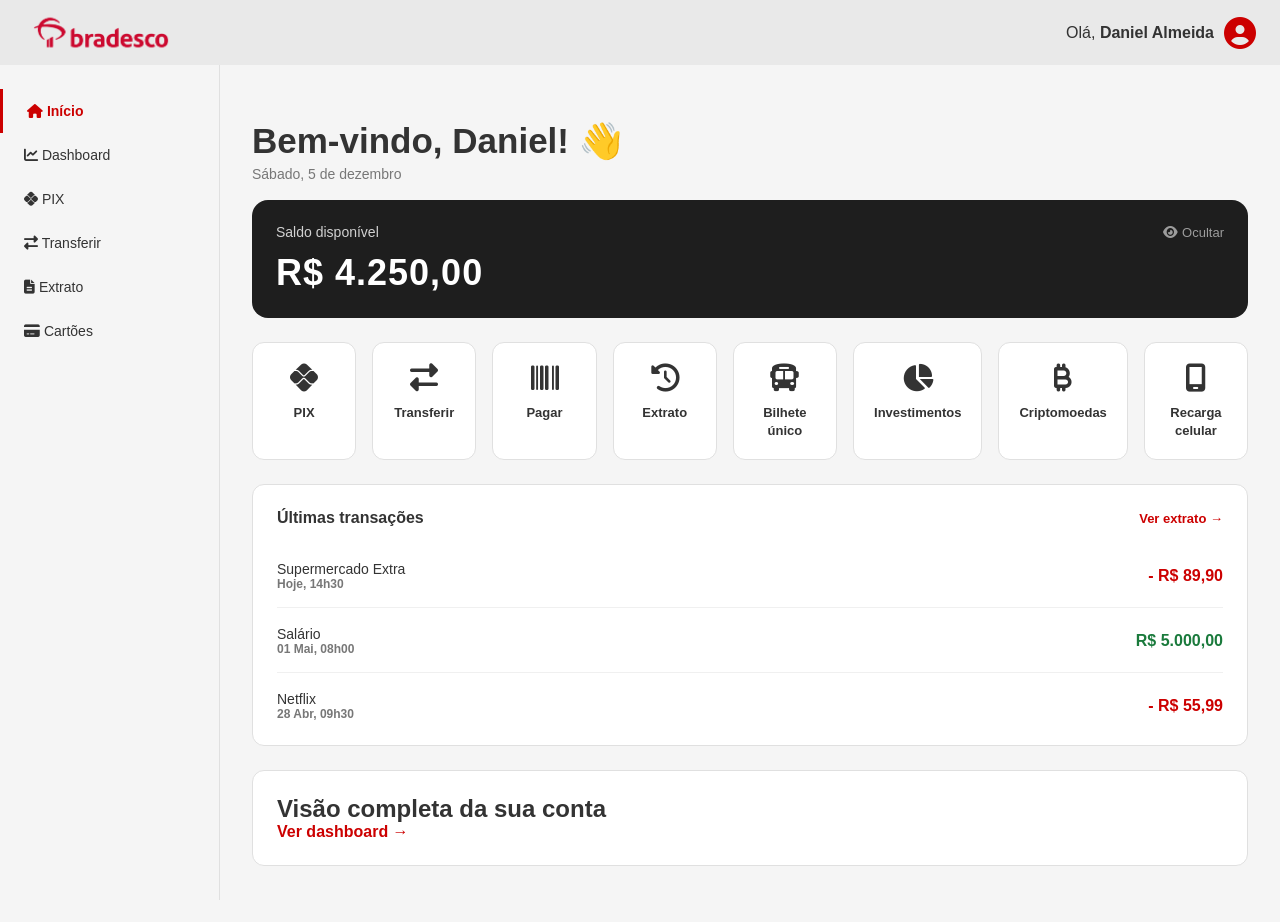
==== commit 4a731567: "pequenas alterações" ====
--- a/index.html
+++ b/index.html
@@ -42,7 +42,7 @@
 
         <!--Conteúdo Principal-->
         <main class="main-content">
-
+            
             <!--Saudação-->
             <div class="saudacao">
                 <h1>Bem-vindo, Daniel! 👋</h1>
@@ -133,11 +133,9 @@
 
             <!--Card de acesso rápido ao dashboard-->
             <div class="card" style="display: flex; justify-content: space-between; align-items: center;">
-                <div>
+                <div class="card-dashboard">
                     <h2>Visão completa da sua conta</h2>
-                    <p style="color: var(--text0-claro); font-size: 13px; margin-top: 4px;">
-                        Ver dashboard <i class="fa-solid fa-arrow-right"></i>
-                    </p>
+                    <a href="dashboard.html">Ver dashboard →</a>
                 </div>
             </div>
         </main>
--- a/css/style.css
+++ b/css/style.css
@@ -223,6 +223,12 @@
 
 .card-cabecalho a {
     font-size: 13px;
+    color: var(--vermelho);
+    text-decoration: none;
+}
+
+.card-dashboard a {
+    font-size: 16px;
     color: var(--vermelho);
     text-decoration: none;
 }
